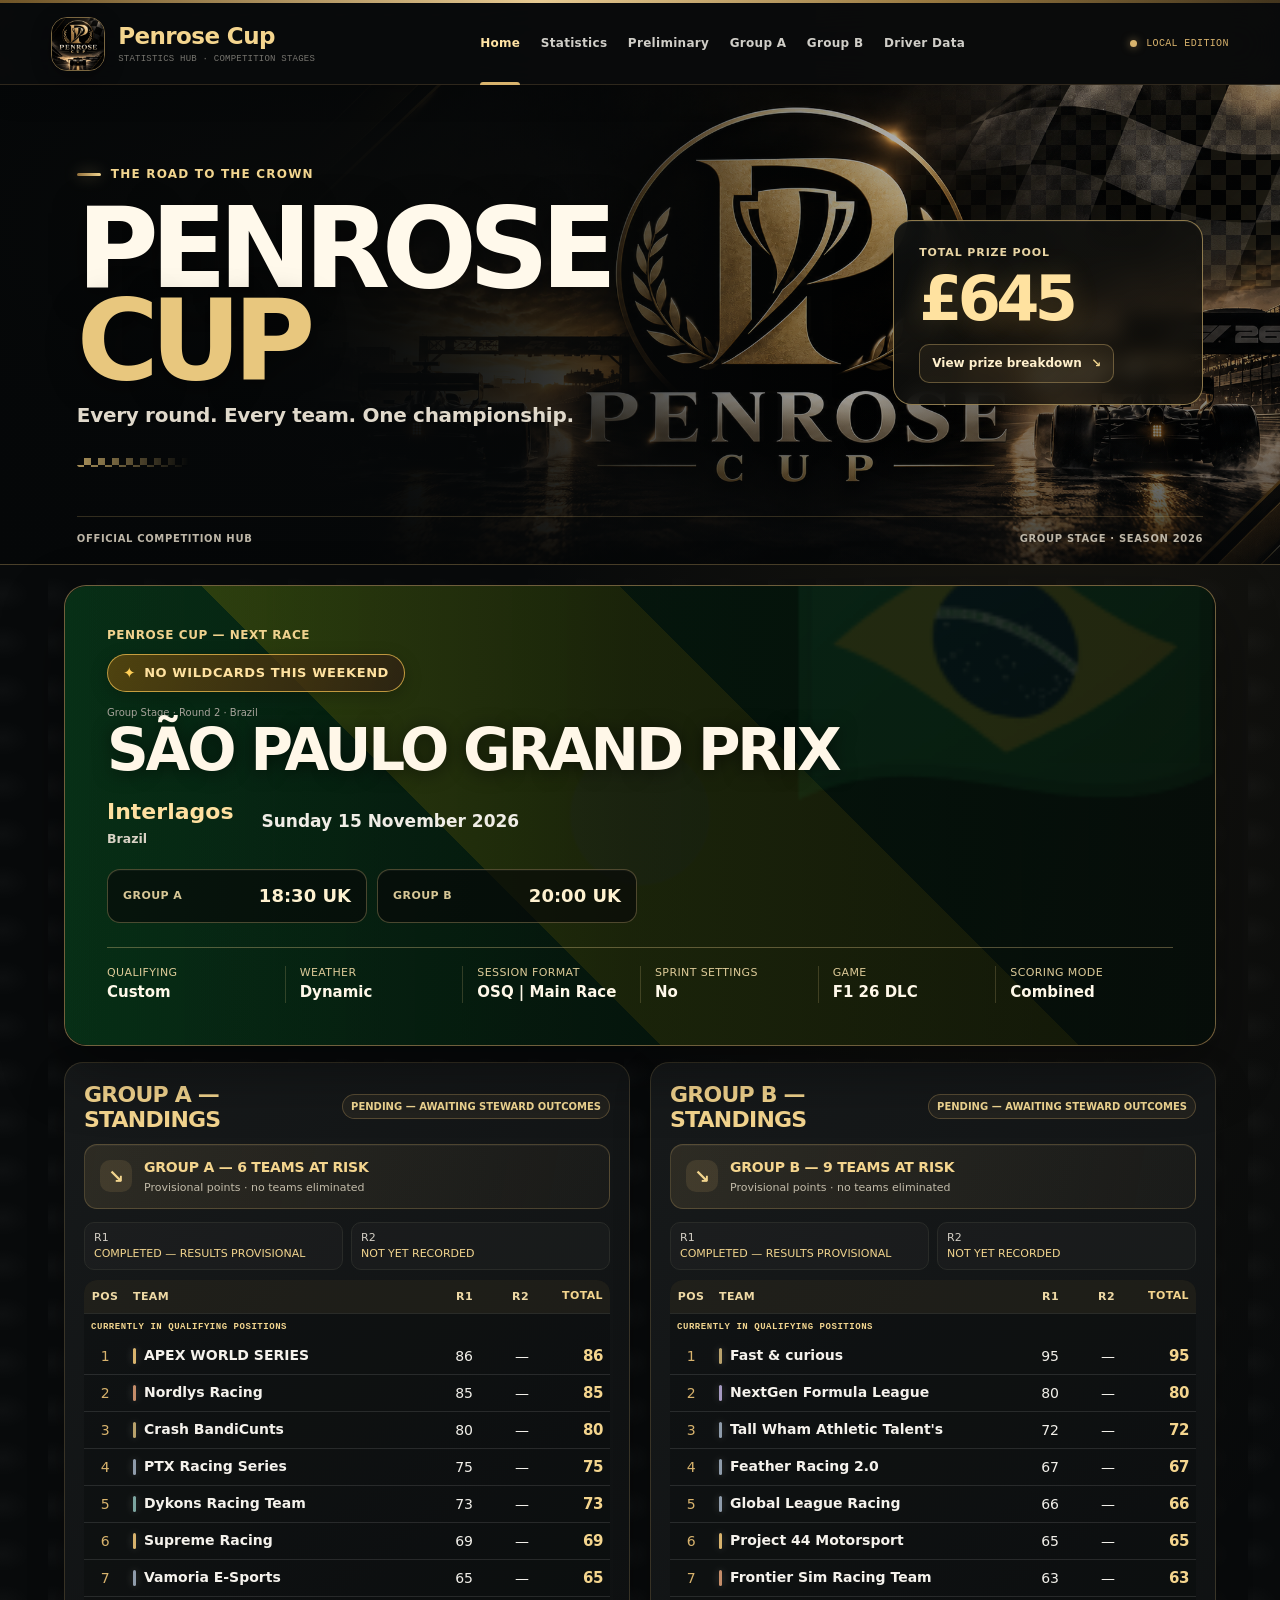
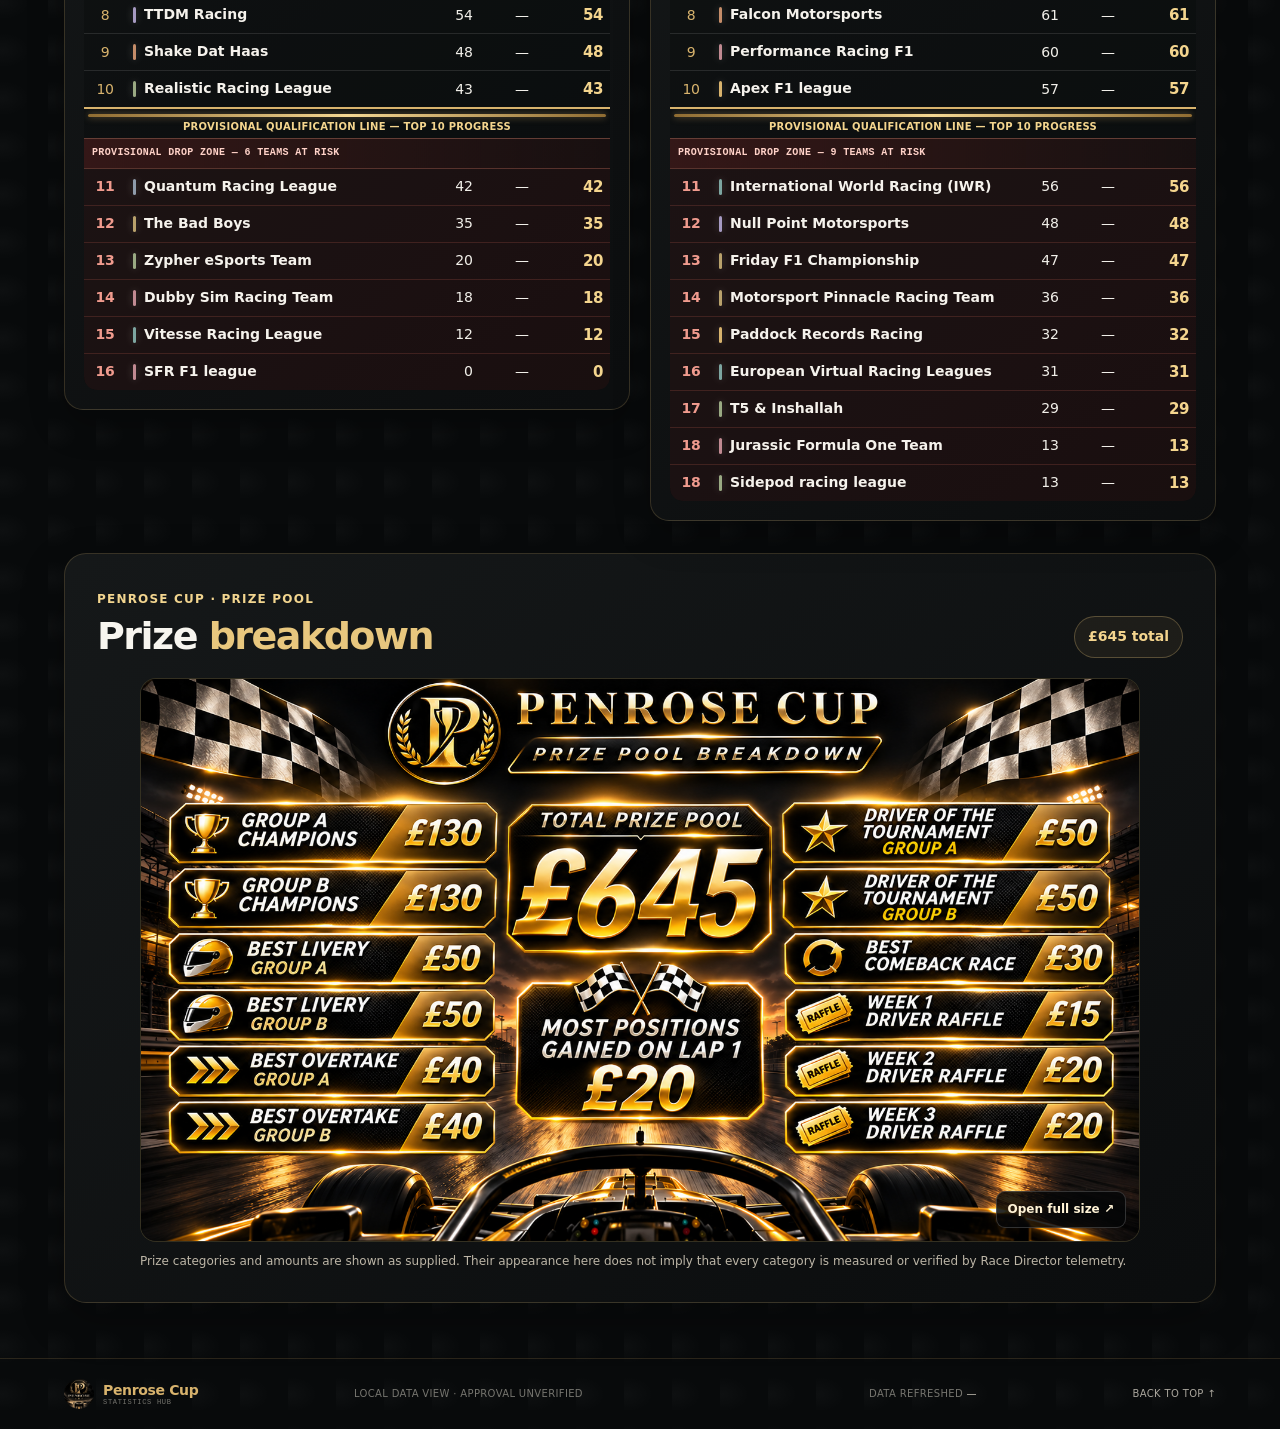
==== public/index.html @ 68e67039 "Publish refreshed Race Director standings" ====
<!doctype html>
<html lang="en">
<head>
  <meta charset="utf-8">
  <meta name="viewport" content="width=device-width, initial-scale=1">
  <meta name="theme-color" content="#080909">
  <meta name="description" content="Penrose Cup competition statistics and lap standings.">
  <title>Penrose Cup · Home</title>
  <link rel="icon" href="assets/penrose-cup.png" type="image/png">
  <link rel="stylesheet" href="styles.css?v=20261110-standings-tooltips-2">
  <script src="site-config.js?v=20261108-prize-home-2" defer></script>
  <script src="dashboard-core.js?v=20261110-qualifying-data-1" defer></script>
  <script src="app.js?v=20261110-standings-tooltips-2" defer></script>
</head>
<body data-page="home" data-scope="overall">
  <div class="topline" aria-hidden="true"></div>
  <header class="site-header">
    <a class="brand" href="index.html" aria-label="Penrose Cup home">
      <img src="assets/penrose-cup.png" alt="Penrose Cup logo">
      <span class="brand-copy"><strong>Penrose Cup</strong><small>STATISTICS HUB · COMPETITION STAGES</small></span>
    </a>
    <nav class="main-nav" aria-label="Competition pages">
      <a href="index.html" data-page-link="home">Home</a>
      <a href="statistics.html" data-scope-link="overall">Statistics</a>
      <a href="preliminary.html" data-scope-link="preliminary">Preliminary</a>
      <a href="group-a.html" data-scope-link="group-a">Group A</a>
      <a href="group-b.html" data-scope-link="group-b">Group B</a>
      <a href="race-details.html" data-page-link="details">Driver Data</a>
    </nav>
    <div class="header-stamp"><span class="live-dot"></span><span>LOCAL EDITION</span></div>
  </header>
  <main id="top" aria-label="Competition statistics"><div id="page-content" aria-live="polite"><p class="empty-state">Loading Penrose Cup statistics…</p></div></main>
  <footer class="site-footer"><div class="footer-brand"><img src="assets/penrose-cup.png" alt=""><span>Penrose Cup <small>Statistics Hub</small></span></div><span>LOCAL DATA VIEW · APPROVAL UNVERIFIED</span><span>Data refreshed <strong id="generated-at">—</strong></span><a href="#top">Back to top ↑</a></footer>
</body>
</html>
---- public/styles.css ----
:root{--bg:#080909;--panel:#101212;--panel-2:#151717;--panel-3:#1c1f1e;--line:#292b28;--line-gold:#5e4a27;--gold:#d3ad68;--gold-bright:#f1d395;--gold-dim:#8b713e;--white:#f5f2ec;--muted:#aaa69d;--subtle:#76756f;--green:#a3c6a8;--red:#e1bb7c;--sans:'Manrope',Arial,sans-serif;--serif:'Playfair Display',Georgia,serif;--mono:'DM Mono',monospace;--radius:4px;}
*{box-sizing:border-box}html{scroll-behavior:smooth;scroll-padding-top:95px}body{margin:0;background:var(--bg);color:var(--white);font-family:var(--sans);font-size:14px;line-height:1.55;background-image:radial-gradient(ellipse at 82% 10%,rgba(159,125,61,.07),transparent 32%),linear-gradient(90deg,rgba(255,255,255,.013) 1px,transparent 1px),linear-gradient(rgba(255,255,255,.013) 1px,transparent 1px);background-size:auto,48px 48px,48px 48px}.topline{height:3px;background:linear-gradient(90deg,#745829,#f2d49a 42%,#9f7e43 73%,#45371f)}a{color:inherit;text-decoration:none}.site-header{height:88px;padding:0 clamp(20px,5vw,76px);display:flex;align-items:center;justify-content:space-between;border-bottom:1px solid rgba(211,173,104,.17);background:rgba(8,9,9,.92);position:sticky;top:0;z-index:10;backdrop-filter:blur(18px)}.brand{display:flex;align-items:center;gap:12px;min-width:260px}.brand img{height:54px;width:54px;object-fit:cover;border-radius:50%;border:1px solid rgba(211,173,104,.5);box-shadow:0 0 18px rgba(211,173,104,.1)}.brand-copy{display:flex;flex-direction:column;line-height:1.16}.brand-copy small{font-family:var(--mono);color:var(--muted);font-size:9px;letter-spacing:.13em;text-transform:uppercase}.brand-copy strong{font-family:var(--serif);font-size:22px;letter-spacing:.02em;color:var(--gold-bright);font-weight:600;margin:0 0 4px}.brand-copy small{font-size:8px;letter-spacing:.12em;color:var(--subtle)}.main-nav{display:flex;gap:34px;align-items:center;height:100%}.main-nav a{height:100%;display:flex;align-items:center;color:var(--muted);font-size:11px;letter-spacing:.09em;text-transform:uppercase;position:relative;transition:color .2s}.main-nav a:hover,.main-nav a.active{color:var(--gold-bright)}.main-nav a.active:after{content:'';position:absolute;bottom:-1px;left:0;right:0;height:2px;background:var(--gold)}.header-stamp{display:flex;align-items:center;gap:9px;font:9px var(--mono);letter-spacing:.14em;color:var(--gold)}.live-dot,.valid-dot{width:7px;height:7px;border-radius:50%;display:inline-block;background:var(--gold);box-shadow:0 0 9px rgba(211,173,104,.62)}main{max-width:1320px;margin:0 auto;padding:0 clamp(20px,5vw,76px)}.hero{min-height:390px;display:flex;align-items:center;position:relative;overflow:hidden;border-bottom:1px solid var(--line);padding:52px clamp(24px,5vw,72px) 56px;background-image:linear-gradient(90deg,rgba(5,6,6,.96) 0%,rgba(5,6,6,.84) 34%,rgba(5,6,6,.48) 68%,rgba(5,6,6,.28) 100%),url("assets/penrose-cup-banner.png");background-size:cover;background-position:center 53%}.hero-copy{position:relative;z-index:2}.eyebrow{font:10px var(--mono);color:var(--gold);text-transform:uppercase;letter-spacing:.19em;margin:0 0 14px;display:flex;align-items:center;gap:10px}.eyebrow-line{width:26px;height:1px;background:var(--gold)}h1,h2,h3,p{margin-top:0}h1{font:clamp(46px,6vw,78px)/.99 var(--serif);font-weight:600;letter-spacing:-.04em;margin:0;color:var(--white)}h1 em,h2 em{color:var(--gold-bright);font-weight:600}.hero-subtitle{max-width:390px;color:#b8b3a8;margin:24px 0 26px;font-size:13px}.hero-link{font:10px var(--mono);text-transform:uppercase;letter-spacing:.15em;color:var(--gold-bright);border-bottom:1px solid var(--gold-dim);padding:0 0 8px}.hero-link span{font-size:17px;padding-left:13px}.section-block{margin:0 0 80px}.section-heading{display:flex;justify-content:space-between;align-items:end;gap:24px;margin-bottom:24px}.section-heading .eyebrow{margin-bottom:7px}h2{font:clamp(28px,3.4vw,40px)/1.12 var(--serif);letter-spacing:-.025em;font-weight:600;margin:0}.section-note{max-width:340px;color:var(--subtle);font-size:10px;text-align:right;margin:0}.filters-panel{border:1px solid var(--line);background:linear-gradient(145deg,rgba(19,21,20,.98),rgba(13,14,14,.98));padding:17px 20px 18px;display:grid;grid-template-columns:180px 1fr auto;align-items:center;gap:21px;margin-bottom:17px}.filters-title{display:flex;gap:10px;align-items:center}.filter-glyph{color:var(--gold);font:25px var(--serif)}.filters-title div{display:grid}.filters-title strong{font-size:11px}.filters-title small{font:9px var(--mono);color:var(--subtle)}.filter-grid{display:grid;grid-template-columns:repeat(5,minmax(105px,1fr));gap:9px}.filter-grid label{display:grid;gap:5px;color:var(--subtle);font:8px var(--mono);letter-spacing:.05em;text-transform:uppercase}.filter-grid select{background:#0d0f0f;color:var(--white);border:1px solid #353632;border-radius:2px;padding:9px 24px 9px 9px;font:10px var(--sans);min-width:0;width:100%;outline:none}.filter-grid select:focus{border-color:var(--gold)}.reset-button{background:transparent;color:var(--gold);border:0;font:9px var(--mono);white-space:nowrap;cursor:pointer}.reset-button span{font-size:15px;padding-left:3px}.stats-grid{display:grid;grid-template-columns:repeat(4,1fr);gap:12px}.stat-card{min-height:143px;border:1px solid var(--line);background:linear-gradient(145deg,#141615,#0e1010);padding:19px 20px;position:relative;overflow:hidden}.stat-index,.stat-label{font:9px var(--mono);letter-spacing:.12em;text-transform:uppercase;color:var(--subtle)}.stat-index{color:var(--gold-dim);margin-right:8px}.stat-label{color:#aaa69c}.stat-card strong{display:block;color:var(--gold-bright);font:43px/1.14 var(--serif);margin:12px 0 6px}.stat-card small{font-size:9px;color:var(--subtle);position:relative;z-index:1}.stat-mark{position:absolute;bottom:-17px;right:10px;color:rgba(211,173,104,.045);font:100px/1 var(--serif);font-style:italic}.leaderboard-section{margin-top:70px}.validity-pill,.coverage-stamp{font:9px var(--mono);text-transform:uppercase;letter-spacing:.11em;color:var(--green);border:1px solid rgba(163,198,168,.25);padding:7px 10px}.valid-dot{background:var(--green);box-shadow:0 0 8px rgba(163,198,168,.4);margin-right:7px}.leaderboard-grid{display:grid;grid-template-columns:1fr 1fr;gap:14px}.leaderboard-card{background:linear-gradient(150deg,#141615,#0d0f0f);border:1px solid var(--line);padding:21px 22px 16px;min-width:0}.card-heading{display:flex;justify-content:space-between;align-items:start}.card-overline{font:8px var(--mono);letter-spacing:.16em;color:var(--gold);text-transform:uppercase}.card-heading h3,.unavailable-card h3,.coverage-subhead h3{font:23px/1.15 var(--serif);font-weight:600;margin:7px 0 0}.card-icon{font:26px var(--serif);color:var(--gold);border:1px solid rgba(211,173,104,.3);width:38px;height:38px;display:grid;place-items:center}.card-description{color:var(--subtle);font-size:10px;margin:10px 0 18px}.table-scroll{overflow-x:auto}table{border-collapse:collapse;width:100%;min-width:510px;text-align:left}th{font:8px var(--mono);color:var(--subtle);letter-spacing:.12em;text-transform:uppercase;padding:10px 7px;border-bottom:1px solid var(--line);white-space:nowrap}td{padding:12px 7px;border-bottom:1px solid rgba(255,255,255,.055);font-size:10px;vertical-align:middle}tbody tr:last-child td{border-bottom:0}td.rank{font:13px var(--serif);color:var(--gold)}td.lap-time{font:13px var(--mono);color:var(--gold-bright);white-space:nowrap}.driver-cell{min-width:130px}.driver-name{display:block;font-size:10px;font-weight:700;color:var(--white);white-space:nowrap}.driver-team{display:block;font-size:8px;color:var(--subtle);white-space:nowrap}.event-cell{min-width:115px;color:#d7d0c2}.event-cell small{display:block;color:var(--subtle);font-size:8px;margin-top:3px}.table-footnote{font:8px var(--mono);color:var(--subtle);margin:13px 0 0}.empty-row{text-align:center;color:var(--subtle);padding:25px}.unavailable-grid{display:grid;grid-template-columns:1fr 1fr;gap:14px;margin-top:14px}.unavailable-card{display:flex;align-items:start;gap:15px;position:relative;border:1px solid var(--line);padding:19px;background:#101212;min-height:143px}.unavailable-symbol{font:30px var(--serif);color:#74633f}.unavailable-card h3{font-size:19px;margin:5px 0 6px}.unavailable-card p{font-size:10px;color:var(--muted);max-width:410px;margin:0}.unavailable-badge{position:absolute;right:14px;top:15px;font:7px var(--mono);letter-spacing:.1em;color:var(--subtle);border:1px solid var(--line);padding:5px 7px}.teams-section{padding-top:5px}.directory-count{font:9px var(--mono);letter-spacing:.1em;color:var(--gold);text-transform:uppercase}.team-grid{display:grid;grid-template-columns:repeat(4,1fr);border-top:1px solid var(--line);border-left:1px solid var(--line)}.team-card{min-height:74px;padding:14px 15px;border-right:1px solid var(--line);border-bottom:1px solid var(--line);background:linear-gradient(145deg,rgba(19,21,20,.84),rgba(12,13,13,.88));display:flex;align-items:center;gap:12px;transition:background .2s}.team-card:hover{background:#1b1d1b}.team-symbol{width:30px;height:30px;display:grid;place-items:center;border:1px solid rgba(211,173,104,.28);color:var(--gold);font:12px var(--serif);flex:0 0 auto}.team-name{font-size:10px;font-weight:700;display:block}.team-meta{font:8px var(--mono);color:var(--subtle);display:block;margin-top:3px}.team-rank{font:8px var(--mono);color:#675632;margin-left:auto}.empty-state{padding:24px;border:1px dashed var(--line);color:var(--subtle);text-align:center;font-size:11px}.coverage-section{border-top:1px solid var(--line);padding-top:42px}.coverage-stamp{color:var(--gold)}.coverage-grid{display:grid;grid-template-columns:1.4fr 1fr 1fr;gap:12px}.coverage-card{border:1px solid var(--line);padding:19px 20px;background:linear-gradient(145deg,#141615,#0e1010);min-height:145px}.coverage-card h3{font:25px/1.2 var(--serif);margin:12px 0 7px;color:var(--white)}.coverage-card p{font-size:9px;color:var(--subtle);margin:0;max-width:350px}.coverage-primary h3{color:var(--gold-bright)}.coverage-rule{margin-top:18px;height:3px;background:#292b28}.coverage-rule span{display:block;width:0;height:100%;background:linear-gradient(90deg,#897042,#ecd093)}.coverage-subhead{display:flex;justify-content:space-between;align-items:end;margin:34px 0 13px}.coverage-subhead h3{font-size:20px}.coverage-subhead p{font-size:9px;color:var(--subtle);margin:0;text-align:right}.coverage-table{min-width:520px}.coverage-table td{font-size:9px}.state-pill{display:inline-block;padding:4px 7px;font:8px var(--mono);letter-spacing:.04em;border:1px solid rgba(163,198,168,.24);color:var(--green);white-space:nowrap}.state-pill.missing{border-color:rgba(225,187,124,.3);color:var(--red)}.updated-line{border-top:1px solid var(--line);padding-top:15px;margin-top:22px;display:flex;gap:25px;flex-wrap:wrap;font:8px var(--mono);color:var(--subtle);text-transform:uppercase;letter-spacing:.06em}.updated-line strong{color:#c8c2b6;font-weight:400;margin-left:5px}.site-footer{border-top:1px solid rgba(211,173,104,.17);padding:20px clamp(20px,5vw,76px);display:flex;align-items:center;gap:25px;color:var(--subtle);font:8px var(--mono);letter-spacing:.1em;text-transform:uppercase}.footer-brand{display:flex;align-items:center;gap:9px;color:var(--gold);font:13px var(--serif);text-transform:none;letter-spacing:.03em}.footer-brand img{width:30px;height:30px;object-fit:cover;border-radius:50%}.footer-brand small{display:block;font:7px var(--mono);color:var(--subtle);text-transform:uppercase;letter-spacing:.1em}.site-footer>span{margin:auto}.site-footer>a{color:var(--muted)}
.state-pill.partial{border-color:rgba(225,187,124,.3);color:var(--red)}.state-pill.complete{border-color:rgba(163,198,168,.38);color:var(--green)}
@media(max-width:1050px){.filters-panel{grid-template-columns:1fr;gap:14px}.filter-grid{grid-template-columns:repeat(3,minmax(120px,1fr))}.reset-button{justify-self:end}.team-grid{grid-template-columns:repeat(3,1fr)}.site-header{padding:0 24px}.main-nav{gap:19px}.brand{min-width:220px}}
@media(max-width:760px){.site-header{height:72px;padding:0 18px}.brand{min-width:0}.brand img{height:42px;width:42px}.brand-copy strong{font-size:18px}.brand-copy small{display:none}.main-nav{display:none}.header-stamp{font-size:7px}.hero{min-height:350px;padding:45px 24px 34px;background-image:linear-gradient(90deg,rgba(5,6,6,.96) 0%,rgba(5,6,6,.88) 58%,rgba(5,6,6,.56) 100%),url("assets/penrose-cup-banner.png");background-position:64% center}.hero-copy{max-width:70%}.hero-subtitle{max-width:310px;font-size:12px}.section-block{margin-bottom:60px}.section-heading{align-items:start;flex-direction:column;gap:12px}.section-note{text-align:left}.filters-panel{padding:15px}.filter-grid{grid-template-columns:repeat(2,minmax(0,1fr))}.filter-grid label:first-child{grid-column:span 2}.stats-grid{grid-template-columns:repeat(2,1fr);gap:8px}.stat-card{padding:15px;min-height:130px}.stat-card strong{font-size:37px}.leaderboard-grid,.unavailable-grid{grid-template-columns:1fr}.leaderboard-card{padding:17px 14px}.team-grid{grid-template-columns:repeat(2,1fr)}.team-card{padding:12px 10px;min-height:67px}.team-symbol{width:27px;height:27px}.team-name{font-size:9px}.coverage-grid{grid-template-columns:1fr}.coverage-card{min-height:122px}.coverage-primary{min-height:145px}.coverage-subhead{align-items:start;flex-direction:column;gap:9px}.coverage-subhead p{text-align:left}.validity-pill,.coverage-stamp{font-size:8px}.site-footer{padding:18px;gap:10px;flex-wrap:wrap}.site-footer>span{margin:0 auto 0 0}.footer-brand{width:100%}}
@media(max-width:430px){main{padding:0 15px}.hero-copy{max-width:86%}.hero{background-position:62% center}.filter-grid{gap:8px}.filter-grid select{font-size:9px}.stat-card small{font-size:8px}.team-grid{grid-template-columns:1fr 1fr}.team-card{gap:8px}.team-name{font-size:8px}.unavailable-badge{font-size:6px;right:9px;top:9px}.unavailable-card{padding:17px 12px}.section-heading h2{font-size:30px}}
@media(prefers-reduced-motion:reduce){html{scroll-behavior:auto}*,*:before,*:after{transition:none!important}}


.table-group-filter{display:flex;align-items:center;gap:9px;margin:0 0 12px;color:var(--subtle);font:8px var(--mono);letter-spacing:.08em;text-transform:uppercase}.table-group-filter select{background:#0d0f0f;color:var(--white);border:1px solid #353632;padding:7px 22px 7px 8px;font:10px var(--sans);min-width:105px}.cumulative-section{margin-top:58px}.cumulative-heading{margin-bottom:22px}.cumulative-card{min-width:0}.cumulative-cohort{margin:14px 0 18px}.cohort-label{font:8px var(--mono);letter-spacing:.08em;text-transform:uppercase;color:var(--gold);margin:0 0 6px}.cumulative-card table{min-width:650px}.cumulative-card td{font-size:9px}.cumulative-card td.lap-time{font-size:12px}.filters-panel .filter-grid{grid-template-columns:repeat(6,minmax(90px,1fr))}
@media(max-width:1000px){.filters-panel{grid-template-columns:150px 1fr auto}.filters-panel .filter-grid{grid-template-columns:repeat(3,minmax(90px,1fr))}}
@media(max-width:760px){.filters-panel{grid-template-columns:minmax(0,1fr);width:100%;min-width:0}.filters-panel .filter-grid{min-width:0;width:100%}.reset-button{justify-self:end}.header-stamp span:last-child{display:none}.header-stamp{gap:0}.filters-panel .filter-grid{grid-template-columns:repeat(2,minmax(0,1fr))}.filters-panel .filter-grid label:first-child{grid-column:span 1}.cumulative-section{margin-top:44px}}

/* Phase 4C: shared stage pages and scoped standings */
.page-hero{min-height:320px}
.page-filters{margin:24px 0}
.stage-filter-grid{grid-template-columns:repeat(4,minmax(0,1fr))}
.stage-summary-grid{margin:24px 0 48px}
.stage-summary-grid{grid-template-columns:repeat(5,minmax(0,1fr))}
@media(max-width:1050px){.stage-summary-grid{grid-template-columns:repeat(3,minmax(0,1fr))}}
@media(max-width:760px){.stage-summary-grid{grid-template-columns:repeat(2,minmax(0,1fr))}}
.stage-summary-grid .stat-card{min-height:124px}
.stage-overview{margin:10px 0 45px}
.leaderboard-card{height:100%}
.leaderboard-card table{min-width:620px}
.cumulative-card table{min-width:760px}
.detail-link{display:inline-block;margin-top:13px;color:var(--gold-bright);font:9px var(--mono);letter-spacing:.08em;text-transform:uppercase;border-bottom:1px solid rgba(211,173,104,.35);padding-bottom:5px}
.detail-link:hover{color:var(--white)}
.cumulative-section-heading{margin:55px 0 22px}
.competition-empty{margin:30px 0 90px;padding:clamp(24px,5vw,54px);background:linear-gradient(145deg,#141615,#0d0f0f);border:1px solid var(--line-gold);text-align:left}
.competition-empty h2{max-width:700px;margin:12px 0;color:var(--gold-bright)}
.competition-empty p{max-width:650px;color:var(--muted);font-size:12px;margin-bottom:21px}
.competition-empty .detail-link{margin-left:18px}
.page-coverage{margin-top:64px}
.page-coverage .coverage-grid{margin-bottom:20px}
.page-coverage .coverage-table{min-width:500px}
.page-coverage .coverage-table td small{display:block;color:var(--subtle);font-size:8px;margin-top:3px}
.page-coverage .coverage-card h3{font-size:21px}
.page-coverage .coverage-primary h3{font-size:25px}
.page-filters .filter-grid label{min-width:0}
.page-filters .filter-grid select{min-width:0}
.site-footer #generated-at{color:#c8c2b6;font-weight:400}
@media(max-width:1000px){.stage-filter-grid{grid-template-columns:repeat(2,minmax(0,1fr))}}
@media(max-width:760px){
  .site-header{height:auto;min-height:72px;flex-wrap:wrap;padding:10px 18px 0;row-gap:4px}
  .brand{min-width:0;flex:1}
  .header-stamp{font-size:0;gap:0}
  .header-stamp span:last-child{display:none}
  .main-nav{display:flex;order:3;width:100%;height:38px;gap:clamp(13px,4vw,23px);overflow-x:auto;scrollbar-width:none}
  .main-nav::-webkit-scrollbar{display:none}
  .main-nav a{height:38px;flex:0 0 auto;font-size:8px;letter-spacing:.06em;white-space:nowrap}
  .stage-filter-grid{grid-template-columns:repeat(2,minmax(0,1fr))}
  .page-hero{min-height:300px}
  .stage-summary-grid{margin:20px 0 35px}
  .competition-empty .detail-link{display:block;margin:18px 0 0}
  .site-footer{align-items:flex-start}
}
@media(max-width:430px){.stage-filter-grid{gap:8px}.competition-empty{padding:22px 17px}}

/* Phase 4D: one fair cumulative leaderboard per lap category and detailed breakdown */
.phase4d-statistics{margin-top:48px}
.main-cumulative-table{min-width:570px}
.main-cumulative-table td.lap-time{font-size:14px}
.main-cumulative-table td.rank{font-size:15px}
.future-stat-card p strong{display:inline-block;color:var(--gold-bright);font:9px var(--mono);letter-spacing:.08em;text-transform:uppercase;margin-bottom:7px}
.future-stat-card{min-height:150px}
.detail-filters .stage-filter-grid{grid-template-columns:repeat(2,minmax(0,1fr))}
.detail-table-card{padding:12px 15px;min-width:0}
.race-breakdown-table{min-width:1160px}
.race-breakdown-table td{font-size:9px;white-space:nowrap}
.race-breakdown-table td.event-cell{white-space:normal;min-width:145px}
.race-breakdown-table td .lap-time{font-size:12px}

.detail-method{max-width:none;text-align:left;margin:0 0 16px}
@media(max-width:760px){
  .phase4d-statistics{margin-top:40px}
  .detail-filters .stage-filter-grid{grid-template-columns:1fr}
  .detail-table-card{padding:10px 8px}
  .competition-empty .detail-link{display:block;margin:18px 0 0}
}
.main-cumulative-table{min-width:0;table-layout:fixed}
.main-cumulative-table th:nth-child(1){width:10%}
.main-cumulative-table th:nth-child(2){width:25%}
.main-cumulative-table th:nth-child(3){width:26%}
.main-cumulative-table th:nth-child(4){width:22%}
.main-cumulative-table th:nth-child(5){width:17%}
.main-cumulative-table:has(th:nth-child(6)) th:nth-child(1){width:8%}
.main-cumulative-table:has(th:nth-child(6)) th:nth-child(2){width:22%}
.main-cumulative-table:has(th:nth-child(6)) th:nth-child(3){width:22%}
.main-cumulative-table:has(th:nth-child(6)) th:nth-child(4){width:14%}
.main-cumulative-table:has(th:nth-child(6)) th:nth-child(5){width:20%}
.main-cumulative-table:has(th:nth-child(6)) th:nth-child(6){width:14%}
.main-cumulative-table td.lap-time,.main-cumulative-table td:last-child{white-space:nowrap}
.leaderboard-card table.main-cumulative-table{min-width:0;width:100%;table-layout:fixed}
.single-stat-panel{grid-template-columns:minmax(0,1fr)}

.race-breakdown-table{min-width:1420px}

/* Group-stage team standings and upcoming event status */
.next-race-card{margin:22px 0 42px;padding:16px 20px;border:1px solid rgba(211,173,104,.28);background:linear-gradient(100deg,rgba(169,132,63,.13),rgba(15,16,16,.86));display:flex;align-items:center;justify-content:space-between;gap:20px}.next-race-card h2{font:25px/1.1 var(--serif);color:var(--gold-bright);margin:4px 0}.next-race-card p{font-size:10px;color:var(--muted);margin:0}.next-race-stamp,.group-stage-status{font:8px var(--mono);letter-spacing:.1em;text-transform:uppercase;color:var(--gold);border:1px solid rgba(211,173,104,.3);padding:7px 9px;white-space:nowrap}.group-stage-section{margin-top:18px}.group-stage-note{max-width:none;text-align:left;margin:0 0 14px}.group-race-statuses{display:flex;flex-wrap:wrap;gap:10px;margin:0 0 14px}.group-race-statuses span{border:1px solid var(--line);padding:8px 10px;font:8px var(--mono);color:var(--muted)}.group-race-statuses strong{color:var(--gold);font-weight:500}.group-standings-card{padding:8px 14px}.group-standings-table{width:100%;min-width:620px}.group-standings-table th,.group-standings-table td{padding:11px 10px}.group-standings-table th:nth-child(3),.group-standings-table th:nth-child(4),.group-standings-table th:nth-child(5),.group-standings-table td:nth-child(n+3){text-align:right;font-variant-numeric:tabular-nums}.group-standings-table th:last-child,.group-standings-table td:last-child{color:var(--gold-bright);font-weight:700}.group-standings-table .driver-cell small{display:block;color:var(--subtle);font:8px var(--mono);margin-top:3px}.group-standings-table tr.eliminated-team td{color:#c69583}.elimination-divider td{padding:8px 10px;border-top:2px solid var(--gold);color:var(--gold-bright);font:8px var(--mono);letter-spacing:.12em;text-align:center!important}.group-stage-alert{padding:10px 12px;border:1px solid rgba(197,133,101,.42);color:#e2b59f;background:rgba(80,36,26,.18);font:9px var(--mono)}
.next-race-card p{display:flex;flex-wrap:wrap;gap:5px 18px}.next-race-card p span{white-space:nowrap}.home-group-standings .group-stage-section{margin-top:30px}
@media(max-width:900px){.site-header{height:auto;min-height:82px;flex-wrap:wrap;padding:10px 20px 0;row-gap:4px}.brand{min-width:0;flex:1}.main-nav{order:3;width:100%;height:38px;gap:clamp(14px,2.7vw,24px);overflow-x:auto;scrollbar-width:none}.main-nav::-webkit-scrollbar{display:none}.main-nav a{height:38px;flex:0 0 auto;font-size:9px;white-space:nowrap}}
.next-race-copy{flex:1;min-width:0}.next-race-primary{display:flex;flex-wrap:wrap;align-items:center;gap:8px 20px;margin-top:10px;color:var(--muted);font-size:11px}.next-race-circuit{color:var(--gold-bright);font-weight:700}.next-race-setup{display:grid;grid-template-columns:repeat(auto-fit,minmax(135px,1fr));gap:10px 16px;margin:18px 0 0;padding-top:14px;border-top:1px solid var(--line)}.next-race-setup>div{min-width:0}.next-race-setup dt{font:8px var(--mono);letter-spacing:.09em;text-transform:uppercase;color:var(--subtle)}.next-race-setup dd{margin:3px 0 0;color:var(--white);font-size:10px;overflow-wrap:anywhere}.next-race-conflict{border-color:rgba(225,187,124,.55);background:linear-gradient(100deg,rgba(112,74,32,.25),rgba(15,16,16,.9))}.next-race-conflict ul{margin:12px 0 0;padding-left:18px;color:var(--muted);font-size:10px}.next-race-conflict li+li{margin-top:5px}.next-race-conflict strong{color:var(--gold-bright)}
@media(max-width:760px){.next-race-card{width:100%}.next-race-primary{gap:7px 14px}.next-race-setup{grid-template-columns:repeat(2,minmax(0,1fr));gap:10px}.next-race-stamp{white-space:normal}}
/* Compact side-by-side Group standings on the competition homepage. */
body[data-page="home"] .next-race-card{margin-bottom:16px}
.home-group-standings-grid{display:grid;grid-template-columns:minmax(0,1fr) minmax(0,1fr);align-items:start;gap:14px;margin:0 0 26px}
.group-stage-section{min-width:0;margin:0;padding:13px;border:1px solid rgba(211,173,104,.22);background:linear-gradient(145deg,rgba(22,23,22,.95),rgba(10,11,11,.98))}
.group-standings-heading{display:flex;justify-content:space-between;align-items:center;gap:8px;margin:0 0 8px}
.group-standings-heading h2{margin:0;color:var(--gold-bright);font:600 15px/1.15 var(--serif);letter-spacing:.035em}
.group-stage-status{flex:0 0 auto;padding:4px 6px;font-size:7px;white-space:normal;text-align:center}
.group-race-statuses{display:flex;gap:6px;margin:0 0 8px}
.group-race-statuses span{min-width:0;flex:1;padding:5px 6px;font-size:7px;line-height:1.25}
.group-race-statuses strong{display:block;margin-top:3px;font-size:7px;line-height:1.2}
.group-stage-alert{margin:0 0 7px;padding:6px 8px;font-size:8px;line-height:1.3}
.group-standings-card{min-width:0;padding:0;border:0;background:transparent;overflow:visible}
.group-standings-table{width:100%;min-width:0;table-layout:fixed;border-collapse:collapse}
.group-standings-table col.position-column{width:34px}
.group-standings-table col.points-column{width:48px}

.group-standings-table col.total-column{width:58px}
.group-standings-table th,.group-standings-table td{padding:5px 5px;font-size:9px;line-height:1.2}
.group-standings-table th{font-size:7px;letter-spacing:.06em}
.group-standings-table td:first-child,.group-standings-table th:first-child{text-align:center}
.group-standings-table th:nth-child(n+3),.group-standings-table td:nth-child(n+3){text-align:right;font-variant-numeric:tabular-nums;white-space:nowrap}
.group-standings-table th:nth-child(5){white-space:normal;line-height:1.15}

.group-standings-table .group-team-name{font-size:10px;line-height:1.2;overflow-wrap:anywhere;white-space:normal}
.group-standings-table th:last-child,.group-standings-table td:last-child{color:var(--gold-bright);font-weight:700}
.group-standings-table tr.standings-zone-heading td{padding:8px 7px 5px;border:0;color:#f1d48e;font:700 9px/1.25 var(--mono);letter-spacing:.06em;text-align:left}
.group-standings-table tr.drop-zone-heading td{padding:8px;background:linear-gradient(90deg,rgba(111,35,33,.4),rgba(75,25,24,.2));border-top:1px solid rgba(225,126,105,.42);border-bottom:1px solid rgba(225,126,105,.3);color:#ffd2c8;font-size:10px;letter-spacing:.035em;text-align:left}
.group-standings-table tr.drop-zone-heading strong{display:block;color:#ffd2c8;font-size:10px;font-weight:900}
.group-standings-table tr.provisional-drop-zone td{background:rgba(130,43,38,.13);border-bottom-color:rgba(208,103,88,.2)}
.group-standings-table tr.provisional-drop-zone td:first-child{color:#f09b8e;font-weight:800}
.group-standings-table tr.drop-zone-divider td{border-top:2px solid var(--gold)!important}
.group-b-standings-card{overflow-x:auto;overscroll-behavior-x:contain}
.group-b-standings-table{min-width:690px}


.group-b-standings-table td.compliance-deduction-points{color:#ef8578;font-weight:800}
.elimination-divider .drop-zone-label{display:block;margin:4px 0 0;color:#e6aaa0;font:700 8px/1.25 var(--mono);letter-spacing:.04em}
.group-standings-table tr.eliminated-team td{color:#c69583}
.elimination-divider td{padding:5px 4px!important;border:0!important;color:var(--gold-bright);font:700 7px/1.2 var(--mono);letter-spacing:.04em;text-align:center!important;white-space:normal!important}
.qualification-rule{display:block;width:100%;height:2px;margin:0 0 4px;background:linear-gradient(90deg,#8f6c32,#f4d792,#8f6c32);box-shadow:0 0 7px rgba(211,173,104,.52)}
.elimination-divider small{display:inline-block;margin-left:3px;color:#d39b87;font:6px var(--mono);letter-spacing:.02em}
@media(max-width:900px){.home-group-standings-grid{grid-template-columns:minmax(0,1fr);gap:11px}.group-stage-section{padding:12px}}
@media(max-width:430px){.group-stage-section{padding:10px}.group-standings-table col.position-column{width:30px}.group-standings-table col.points-column{width:40px}.group-standings-table col.total-column{width:48px}.group-standings-table th,.group-standings-table td{padding:5px 3px}.group-standings-table th:nth-child(5){font-size:6px}.group-standings-table .group-team-name{font-size:9px}}
@media(max-width:760px){.next-race-card{margin:14px 0 34px;padding:14px;align-items:flex-start;flex-direction:column;gap:10px}.group-stage-status{white-space:normal}.group-standings-card{padding:6px 7px}.group-standings-table{min-width:0}}

/* Broadcast scale typography and the Next Race feature panel. */
body{font-size:16px;line-height:1.58;color:#f7f4ee}
main{max-width:1480px}
.site-header{padding-left:clamp(22px,4vw,62px);padding-right:clamp(22px,4vw,62px)}
.main-nav{gap:clamp(15px,1.8vw,26px)}
.main-nav a{font-size:12px;letter-spacing:.055em;color:#cfcbc2}
.header-stamp{font-size:10px}
.section-block{margin-bottom:60px}
.section-heading{margin-bottom:20px}
h2{font-size:clamp(30px,3.1vw,42px)}
.eyebrow,.card-overline{font-size:11px;letter-spacing:.1em;color:#e4c47d}
.section-note{font-size:13px;color:#c3beb3}
.card-description,.table-footnote,.coverage-card p,.unavailable-card p{font-size:12px;color:#c0bbb1}
.filters-title strong{font-size:13px}
.filters-title small,.filter-grid label{font-size:10px;color:#b4afa4}
.filter-grid select{font-size:13px}
.main-nav a:hover,.main-nav a.active{color:#ffe3a4}
.leaderboard-card{padding:24px}
.card-heading h3,.unavailable-card h3{font-size:25px}
th{font-size:10px;color:#d6c99f;letter-spacing:.08em;padding:12px 9px}
td{font-size:13px;padding:12px 9px;color:#f0ede6}
.driver-name{font-size:13px}
.driver-team{font-size:11px}
.team-name{font-size:13px}
.team-meta{font-size:10px}
.directory-count,.coverage-stamp,.validity-pill{font-size:10px}
.stat-index,.stat-label,.unavailable-badge,.state-pill{font-size:10px;letter-spacing:.06em}
.coverage-table td,.race-breakdown-table td{font-size:12px;padding:10px 8px}
.race-breakdown-table th{font-size:10px;padding:12px 8px}
.driver-cell{min-width:150px}

.next-race-hero{position:relative;isolation:isolate;display:block;min-height:0;margin:20px 0 22px;padding:clamp(24px,3.4vw,42px);overflow:hidden;border:1px solid rgba(223,187,112,.52);background:linear-gradient(112deg,#111310,#090b0a 65%,#14100b);box-shadow:0 18px 50px rgba(0,0,0,.32)}
.next-race-hero::before{content:"";position:absolute;z-index:-1;inset:0;opacity:.52;background:linear-gradient(90deg,rgba(6,8,7,.35),rgba(6,8,7,.72) 48%,rgba(6,8,7,.91)),radial-gradient(ellipse at 78% 45%,rgba(211,173,104,.18),transparent 48%)}
.next-race-flag-art{position:absolute;z-index:0;right:-.04em;top:-.34em;color:#fff;font:clamp(210px,28vw,390px)/1 sans-serif;opacity:.12;filter:saturate(.68);pointer-events:none;user-select:none}
.next-race-weekend-notice{display:inline-flex;align-items:center;gap:8px;margin:2px 0 14px;padding:9px 15px;border:1px solid rgba(245,194,83,.72);border-radius:999px;background:linear-gradient(110deg,rgba(132,84,12,.58),rgba(44,35,19,.9));box-shadow:0 5px 18px rgba(0,0,0,.22);color:#ffe2a0;font:900 13px/1.2 var(--sans);letter-spacing:.045em}
.next-race-weekend-notice span{color:#ffcf57;font-size:15px}
.next-race-copy{position:relative;z-index:1;min-width:0}
.race-panel-overline{display:block;margin:0 0 8px;color:#f0d28e;font:700 13px/1.3 var(--mono);letter-spacing:.12em}
.next-race-round{margin:0 0 5px;color:#d2cabb;font:13px/1.4 var(--mono);letter-spacing:.04em}
.next-race-hero h2{margin:0;color:#fff7e8;font:600 clamp(36px,5vw,58px)/1.04 var(--serif);letter-spacing:-.025em;text-shadow:0 2px 18px rgba(0,0,0,.55)}
.next-race-primary{display:flex;flex-wrap:wrap;align-items:center;gap:8px 28px;margin-top:15px;color:#f0ede6;font-size:16px}
.next-race-circuit{color:#ffe0a0;font-size:20px;font-weight:700}
.next-race-date{font-size:16px;font-weight:600}
.next-race-start-times{display:grid;grid-template-columns:repeat(2,minmax(190px,260px));gap:10px;margin-top:22px}
.next-race-start-times>div{display:flex;justify-content:space-between;align-items:center;gap:12px;padding:12px 15px;border:1px solid rgba(231,201,137,.4);background:rgba(7,9,8,.65)}
.next-race-start-times span{color:#d7c796;font:700 11px var(--mono);letter-spacing:.08em}
.next-race-start-times strong{color:#fff2d0;font-size:16px;white-space:normal}
.next-race-start-times .start-time-stack{display:flex;flex-direction:column;align-items:flex-end;min-width:0}
.next-race-start-times .local-start-time{color:#e2d3b4;font:700 .88em/1.35 var(--sans);letter-spacing:0}
.next-race-start-times .local-start-date{margin-top:3px;color:#d1c5aa;font-size:11px;line-height:1.35;text-align:right}
.next-race-setup{grid-template-columns:repeat(6,minmax(0,1fr));gap:0;margin:24px 0 0;padding-top:18px;border-top:1px solid rgba(231,201,137,.34)}
.next-race-setup>div{padding:0 14px;border-left:1px solid rgba(231,201,137,.2)}
.next-race-setup>div:first-child{padding-left:0;border-left:0}
.next-race-setup dt{font-size:10px;color:#ddca98;letter-spacing:.07em}
.next-race-setup dd{font-size:14px;font-weight:600;color:#fff8e9}
.next-race-tba{margin:14px 0 0;color:#d0cbc2;font-size:15px}

.home-group-standings-grid{gap:18px}
.group-stage-section{padding:18px}
.group-standings-heading{margin-bottom:12px}
.group-standings-heading h2{font-size:21px;letter-spacing:.025em}
.group-stage-status{font-size:9px;padding:6px 8px;color:#f3d994}
.group-race-statuses{gap:8px;margin-bottom:10px}
.group-race-statuses span{padding:8px 9px;font-size:9px;color:#d3cec4}
.group-race-statuses strong{font-size:9px;color:#f1d48e}
.group-standings-table th{font-size:10px;padding:10px 7px;background:rgba(211,173,104,.08);color:#eed9a5}
.group-standings-table td{font-size:13px;padding:9px 7px;border-bottom-color:rgba(255,255,255,.11)}
.group-standings-table .group-team-name{font-size:13px;font-weight:600;line-height:1.28;color:#f5f2ec}
.group-standings-table td.lap-time{font-size:14px}
.elimination-divider td{font-size:9px}
.elimination-divider small{font-size:8px}
.group-stage-alert{font-size:11px}

@media(max-width:1100px){.next-race-setup{grid-template-columns:repeat(3,minmax(0,1fr));row-gap:16px}.next-race-setup>div:nth-child(4){padding-left:0;border-left:0}}
@media(max-width:900px){.main-nav{gap:clamp(12px,2.2vw,20px)}.main-nav a{font-size:11px}.home-group-standings-grid{grid-template-columns:minmax(0,1fr)}.group-stage-section{padding:17px}}
@media(max-width:760px){body{font-size:15px}.site-header{padding:10px 16px 0}.next-race-hero{margin:14px 0 17px;padding:22px 18px}.race-panel-overline{font-size:11px}.next-race-hero h2{font-size:clamp(34px,9vw,46px)}.next-race-primary{font-size:14px;gap:8px 15px}.next-race-circuit{font-size:17px}.next-race-date{font-size:14px}.next-race-start-times{grid-template-columns:repeat(2,minmax(0,1fr));gap:8px;margin-top:17px}.next-race-start-times>div{display:block;padding:10px}.next-race-start-times span,.next-race-start-times strong{display:block}.next-race-start-times strong{margin-top:5px;font-size:14px}.next-race-start-times .start-time-stack{align-items:flex-start}.next-race-start-times .local-start-date{text-align:left}.next-race-setup{grid-template-columns:repeat(2,minmax(0,1fr));row-gap:15px;margin-top:19px;padding-top:15px}.next-race-setup>div,.next-race-setup>div:nth-child(4){padding:0 8px;border-left:1px solid rgba(231,201,137,.2)}.next-race-setup>div:nth-child(odd){padding-left:0;border-left:0}.next-race-setup dt{font-size:9px}.next-race-setup dd{font-size:13px}.group-stage-section{padding:14px}.group-standings-heading h2{font-size:19px}.group-standings-table th{font-size:9px}.group-standings-table td{font-size:12px;padding:8px 5px}.group-standings-table .group-team-name{font-size:12px}}
@media(max-width:430px){.next-race-start-times{grid-template-columns:1fr}.next-race-primary{align-items:flex-start;flex-direction:column}.group-stage-status{max-width:48%}.group-standings-table col.position-column{width:30px}.group-standings-table col.points-column{width:40px}.group-standings-table col.total-column{width:48px}.group-standings-table th,.group-standings-table td{padding:7px 3px}}

/* Driver Data: searchable per-race result history with explicit column spacing. */
.driver-data-filters{display:grid;grid-template-columns:minmax(260px,1.35fr) minmax(0,3fr) auto;align-items:end;gap:18px;margin:26px 0 30px;padding:22px;background:linear-gradient(145deg,#151716,#0d0f0f);border:1px solid rgba(211,173,104,.28)}
.driver-search-block>label,.driver-filter-grid>label{display:block;margin-bottom:7px;color:#e4d4ae;font:700 11px/1.3 var(--mono);letter-spacing:.07em;text-transform:uppercase}
.driver-search-row{display:flex;gap:8px}
.driver-search-row input,.driver-filter-grid select{width:100%;min-width:0;min-height:44px;border:1px solid #51452f;border-radius:2px;background:#090b0a;color:#fff8e9;padding:10px 12px;font:14px var(--sans)}
.driver-search-row input::placeholder{color:#928d82}
.driver-search-row input:focus,.driver-filter-grid select:focus{outline:2px solid rgba(226,190,112,.55);outline-offset:1px}
.driver-search-row button,.driver-reset-button{min-height:44px;border:1px solid rgba(211,173,104,.5);background:#201b11;color:#f0d28e;padding:0 14px;font:700 11px var(--mono);letter-spacing:.04em;cursor:pointer}
.driver-filter-grid{display:grid;grid-template-columns:repeat(4,minmax(120px,1fr));gap:10px}
.driver-filter-grid select{font-size:13px}
.driver-reset-button{white-space:nowrap}
.driver-data-section .section-heading{margin:0 0 12px}
.detail-method{max-width:none;margin:0 0 18px;color:#d0cbc0;font-size:13px;line-height:1.55}
.driver-data-card{min-width:0;padding:0;border:1px solid rgba(211,173,104,.26);overflow:hidden}
.driver-data-scroll{width:100%;max-height:none;overflow-x:auto;overflow-y:hidden;overscroll-behavior-x:contain;scrollbar-gutter:stable;scrollbar-width:thin;scrollbar-color:#c79c4f #111413}
.driver-data-table{width:100%;min-width:1840px;border-collapse:separate;border-spacing:0;table-layout:auto}
.driver-data-table th{position:sticky;top:0;z-index:2;background:#171816;color:#f0d99e;font-size:11px;line-height:1.35;padding:14px 12px;white-space:normal;vertical-align:bottom}
.driver-data-table thead th:first-child{left:0;z-index:4}
.driver-data-table td{font-size:13px;line-height:1.45;padding:12px;border-bottom:1px solid rgba(255,255,255,.1);vertical-align:middle}
.driver-data-table tbody tr:nth-child(even){background:rgba(255,255,255,.025)}
.driver-data-table tbody tr:hover{background:rgba(211,173,104,.075)}
.driver-data-table .driver-cell{position:sticky;left:0;z-index:3;min-width:190px;background:#101211}
.driver-data-table tbody tr:nth-child(even) .driver-cell{background:#131514}
.driver-data-table .driver-name{font-size:14px;font-weight:700;overflow-wrap:anywhere}
.driver-data-table .driver-race-cell{min-width:160px;white-space:normal}
.driver-race-cell small{display:block;margin-top:3px;color:#b7b1a5;font-size:11px}
.driver-data-table .numeric-position,.driver-data-table .penalty-value,.driver-data-table td:nth-child(8),.driver-data-table td:nth-child(9),.driver-data-table td:nth-child(10){font-variant-numeric:tabular-nums;white-space:nowrap}
.driver-data-table .positions-gained{font-weight:800;font-size:15px;font-variant-numeric:tabular-nums}
.positions-gained.positive{color:#f0c967}.positions-gained.negative{color:#e3a08d}.positions-gained.neutral{color:#ded8cc}
.driver-data-table .total-penalty{color:#f0d28e;font-weight:700}
.driver-data-table .steward-penalty{color:#f4d58e;font-weight:800}
.driver-data-table th button{display:inline-flex;align-items:center;gap:6px;border:0;background:none;color:inherit;text-align:left;font:inherit;letter-spacing:inherit;text-transform:inherit;padding:0;cursor:pointer}
.driver-data-table th button:hover,.driver-data-table th button.active{color:#fff2c7}
.driver-data-table th button span{color:#d1ad68}
.driver-data-table .empty-row{padding:28px;text-align:center;color:#d3cdc1;white-space:normal}
@media(max-width:1100px){.driver-data-filters{grid-template-columns:1fr;gap:14px}.driver-filter-grid{grid-template-columns:repeat(2,minmax(0,1fr))}.driver-reset-button{justify-self:end}}
@media(max-width:760px){.driver-data-filters{padding:15px;gap:13px}.driver-search-row input{font-size:16px}.driver-filter-grid{gap:9px}.driver-filter-grid>label{font-size:10px}.driver-filter-grid select{min-height:42px;font-size:12px;padding:8px}.driver-data-scroll{max-height:none}.driver-data-table{min-width:1580px}.driver-data-table th{font-size:10px;padding:12px 9px}.driver-data-table td{font-size:12px;padding:11px 9px}.driver-data-table .driver-cell{min-width:170px}.driver-data-table .driver-name{font-size:13px}}

/* All-country flag presentation and consistent team identity accents. */
.next-race-hero.has-country-flag::before{opacity:.9;background:linear-gradient(90deg,rgba(5,7,8,.38),rgba(5,7,8,.68) 49%,rgba(5,7,8,.82)),radial-gradient(ellipse at 78% 45%,rgba(216,179,109,.13),transparent 50%)}
.next-race-hero.flag-mx::before{opacity:1;background-image:linear-gradient(90deg,rgba(5,8,7,.42),rgba(5,8,7,.72) 49%,rgba(5,8,7,.82)),linear-gradient(90deg,rgba(0,104,71,.58) 0 33.33%,rgba(236,236,226,.32) 33.33% 66.66%,rgba(206,17,38,.48) 66.66% 100%);background-size:cover}
.next-race-hero.flag-br::before{opacity:1;background-image:linear-gradient(90deg,rgba(5,8,7,.42),rgba(5,8,7,.72) 49%,rgba(5,8,7,.84)),linear-gradient(45deg,transparent 37%,rgba(255,223,0,.3) 37% 63%,transparent 63%),radial-gradient(circle at 50% 50%,rgba(0,39,118,.28) 0 11%,transparent 11.5%),linear-gradient(90deg,rgba(0,156,59,.42),rgba(0,120,48,.28));background-size:cover}
.next-race-flag-art{right:-.04em;top:-.34em;transform:none;font-size:clamp(210px,28vw,390px);line-height:1;opacity:.12;filter:saturate(.68);text-shadow:none}
.next-race-country{display:block;margin-top:2px;color:#d8d2c4;font-size:.57em;font-weight:650;line-height:1.25}
.team-name-label{display:inline-flex;align-items:center;gap:8px;min-width:0;max-width:100%;vertical-align:middle}
.team-name-accent{display:inline-block;flex:0 0 3px;width:3px;height:1.15em;border-radius:4px;background:#d8b36d;box-shadow:0 0 9px color-mix(in srgb,currentColor 24%,transparent)}
.team-name-text{min-width:0;color:inherit}
.team-accent-0{background:#d8b36d}.team-accent-1{background:#c58d69}.team-accent-2{background:#9aaa83}.team-accent-3{background:#7da6a1}.team-accent-4{background:#a69ac2}.team-accent-5{background:#c18a92}.team-accent-6{background:#b9a26c}.team-accent-7{background:#8f9cab}
.group-standings-table .group-team-name .team-name-label{display:flex;white-space:normal}.group-standings-table .group-team-name .team-name-text{overflow-wrap:anywhere}
.statistics-scope-context{display:flex;flex-wrap:wrap;align-items:center;gap:8px 14px;margin:-8px 0 17px;color:#c9c4b8;font-size:13px}
.statistics-scope-context strong{color:#f1d38f;font-size:14px}.statistics-scope-context span,.leaderboard-circuit-context{color:#d3c39c}
.leaderboard-circuit-context{margin:11px 0 2px;font-size:12px;font-weight:650}
.opening-checker{width:160px;height:16px;margin-top:27px;border-radius:3px;opacity:.68;background:repeating-conic-gradient(#d2b36e 0 25%,rgba(10,11,11,.72) 0 50%) 0 0/16px 16px;mask-image:none}
.home-opening::after{width:240px;height:180px;opacity:.095;background-size:30px 30px;mask-image:linear-gradient(135deg,transparent 0%,#000 62%)}
.driver-data-scroll::-webkit-scrollbar{height:12px;background:#111413}
.driver-data-scroll::-webkit-scrollbar-track{border:1px solid rgba(216,179,109,.16);border-radius:999px;background:#111413}
.driver-data-scroll::-webkit-scrollbar-thumb{border:2px solid #111413;border-radius:999px;background:linear-gradient(90deg,#9a783d,#e2c27b,#b18c4b)}
.driver-data-scroll::-webkit-scrollbar-thumb:hover{background:linear-gradient(90deg,#bd9857,#f1d58f,#c59c50);box-shadow:0 0 8px rgba(226,194,123,.35)}
@media(max-width:760px){.next-race-flag-art{right:-.04em;top:-.2em;font-size:clamp(180px,48vw,300px);opacity:.095}.opening-checker{width:112px;height:16px;margin-top:19px;background-size:16px 16px}.home-opening::after{width:150px;height:120px;background-size:30px 30px;opacity:.07}.driver-data-table{min-width:1720px}.driver-data-scroll{scrollbar-width:thin}}

/* Modern motorsport dashboard finish: contemporary type, softer surfaces and compact labels. */
:root{--sans:Inter,ui-sans-serif,system-ui,-apple-system,BlinkMacSystemFont,"Segoe UI",sans-serif;--serif:Inter,ui-sans-serif,system-ui,-apple-system,BlinkMacSystemFont,"Segoe UI",sans-serif;--mono:ui-monospace,SFMono-Regular,Menlo,Monaco,Consolas,monospace;--radius:15px;--gold:#d8b36d;--gold-bright:#f4d58e;--white:#f7f5ef}
body{font-family:var(--sans);font-size:16px;line-height:1.55;letter-spacing:0;background-color:#080a0b;background-image:radial-gradient(ellipse at 82% 0%,rgba(205,161,79,.095),transparent 38%),radial-gradient(ellipse at 5% 38%,rgba(255,255,255,.025),transparent 42%);color:#f7f5ef}
h1,h2,h3,.brand-copy strong,.coverage-card h3,.card-icon,.team-symbol,.footer-brand,td.rank,td.lap-time{font-family:var(--sans);letter-spacing:-.025em}
h1{font-size:clamp(44px,5.8vw,76px);font-weight:800;line-height:1.02;letter-spacing:-.055em}
h2{font-size:clamp(28px,3vw,40px);font-weight:750;letter-spacing:-.04em}
h3{font-weight:700;letter-spacing:-.025em}
.site-header{height:82px;background:rgba(9,11,12,.9);border-bottom-color:rgba(216,179,109,.18);box-shadow:0 8px 30px rgba(0,0,0,.19)}
.brand{gap:13px}.brand img{border-radius:16px;border-color:rgba(216,179,109,.55);box-shadow:0 5px 20px rgba(0,0,0,.3)}.brand-copy strong{font-size:23px;font-weight:800}.brand-copy small{font-size:9px;letter-spacing:.025em}
.main-nav{gap:clamp(14px,1.6vw,23px)}.main-nav a{font-size:12px;font-weight:650;letter-spacing:.025em;text-transform:none;color:#d0cec8}.main-nav a.active:after{height:3px;border-radius:3px 3px 0 0}
.header-stamp{font-size:10px;letter-spacing:.035em}
main{max-width:1500px}
.hero{border:1px solid rgba(216,179,109,.19);border-radius:0 0 24px 24px;background-position:center 53%}
.page-hero{border-radius:20px;margin-top:20px;min-height:310px;box-shadow:0 20px 60px rgba(0,0,0,.28)}
.eyebrow,.card-overline,.stat-index,.stat-label,.coverage-stamp,.validity-pill,.updated-line,.site-footer{letter-spacing:.045em}
.eyebrow{font-family:var(--sans);font-weight:700;font-size:12px}.hero-subtitle{font-size:16px;line-height:1.6;color:#d3d0c8;max-width:600px}
.section-block{margin-bottom:58px}.section-heading{margin-bottom:21px}.section-note{font-size:13px;line-height:1.5}
.filters-panel,.driver-data-filters{border-radius:18px;border-color:rgba(216,179,109,.2);background:linear-gradient(145deg,rgba(22,25,26,.96),rgba(13,15,16,.97));box-shadow:0 12px 34px rgba(0,0,0,.2)}
.filter-grid label,.driver-search-block>label,.driver-filter-grid>label{font-family:var(--sans);font-weight:700;font-size:11px;letter-spacing:.025em;color:#dfd9cb}
.filter-grid select,.driver-search-row input,.driver-filter-grid select{border-radius:11px;border-color:#3d3b34;background:#0c0f10;font-size:14px}
.reset-button,.driver-search-row button,.driver-reset-button{border-radius:10px;font-family:var(--sans);font-size:12px;font-weight:700;letter-spacing:0;transition:transform .16s ease,background .16s ease,border-color .16s ease}
.reset-button:hover,.driver-search-row button:hover,.driver-reset-button:hover{transform:translateY(-1px);border-color:#e0bd77;background:#282114}
.stats-grid{gap:16px}.stat-card,.leaderboard-card,.unavailable-card,.coverage-card,.team-card,.empty-state,.competition-empty{border-radius:17px;border-color:rgba(255,255,255,.09);background:linear-gradient(145deg,rgba(24,27,28,.96),rgba(13,15,16,.98));box-shadow:0 12px 34px rgba(0,0,0,.2)}
.stat-card{padding:22px;min-height:155px}.stat-card strong{font:800 46px/1.1 var(--sans);letter-spacing:-.06em;color:#f1cf83}.stat-label,.stat-index{font-family:var(--sans);font-size:11px;font-weight:700;letter-spacing:.035em}
.leaderboard-grid,.unavailable-grid{gap:17px}.leaderboard-card{padding:24px}.card-heading h3,.unavailable-card h3,.coverage-subhead h3{font-size:24px;font-weight:750}.card-overline{font-family:var(--sans);font-size:11px;font-weight:700;letter-spacing:.05em;color:#e5c77e}.card-icon{border-radius:12px;border-color:rgba(216,179,109,.25);background:rgba(216,179,109,.06);font-size:24px}
table{border-radius:12px;overflow:hidden}th{font-family:var(--sans);font-size:11px;font-weight:750;letter-spacing:.035em;color:#e1d3b0;padding:13px 10px;background:rgba(255,255,255,.025)}td{font-size:14px;padding:13px 10px;color:#f1efe9}.driver-name,.team-name{font-size:14px;font-weight:700}.driver-team,.team-meta{font-size:12px}.event-cell small,.team-rank{font-family:var(--sans);font-size:11px}
.team-grid{gap:10px;border:0}.team-card{min-height:78px;border:1px solid rgba(255,255,255,.08);padding:15px 17px}.team-card:hover{background:#202323;border-color:rgba(216,179,109,.3);transform:translateY(-1px)}.team-symbol{border-radius:10px;border-color:rgba(216,179,109,.28);background:rgba(216,179,109,.05);font-size:15px}
.coverage-section{border-color:rgba(255,255,255,.1)}.coverage-card{min-height:155px;padding:22px}.coverage-card h3{font-size:25px;font-weight:750}.coverage-card p,.card-description,.table-footnote{font-size:13px;line-height:1.55}.coverage-table,.coverage-table td{font-size:13px}.state-pill{border-radius:999px;font-family:var(--sans);font-size:10px;letter-spacing:0;padding:5px 10px}
.next-race-hero{border-radius:22px;border-color:rgba(231,194,117,.45);box-shadow:0 24px 62px rgba(0,0,0,.4)}.next-race-hero::before{border-radius:inherit}.next-race-hero h2{font-family:var(--sans);font-weight:850;letter-spacing:-.055em}.race-panel-overline{font-family:var(--sans);font-size:12px;letter-spacing:.045em;font-weight:800}.next-race-round{font-family:var(--sans);font-size:14px;letter-spacing:0;color:#e0d9ca}.next-race-primary{font-size:17px}.next-race-circuit{font-size:22px}.next-race-date{font-size:17px}.next-race-start-times>div{border-radius:13px;border-color:rgba(231,201,137,.3);box-shadow:inset 0 1px rgba(255,255,255,.04)}.next-race-start-times span{font-family:var(--sans);font-size:11px;letter-spacing:.04em}.next-race-start-times strong{font-size:18px;font-weight:800}.next-race-setup dt{font-family:var(--sans);font-size:11px;letter-spacing:.035em}.next-race-setup dd{font-size:15px;line-height:1.4}
.home-group-standings-grid{gap:20px}.group-stage-section{border-radius:19px;border-color:rgba(216,179,109,.2);background:linear-gradient(145deg,rgba(23,26,27,.98),rgba(12,14,15,.98));box-shadow:0 15px 36px rgba(0,0,0,.23);padding:19px}.group-standings-heading h2{font-family:var(--sans);font-size:22px;font-weight:800;letter-spacing:-.035em}.group-stage-status{border-radius:999px;font-family:var(--sans);font-weight:700;font-size:10px;letter-spacing:0;background:rgba(216,179,109,.07)}.group-race-statuses span{border-radius:10px;background:rgba(255,255,255,.025);font-family:var(--sans);font-size:11px;letter-spacing:0}.group-race-statuses strong{font-size:11px}.group-standings-card{border-radius:13px;overflow:hidden;background:rgba(5,7,8,.3)}.group-standings-table th{font-family:var(--sans);font-size:11px;letter-spacing:.035em}.group-standings-table td{font-size:14px}.group-standings-table .group-team-name{font-size:14px;font-weight:700}.group-standings-table td.lap-time{font-family:var(--sans);font-size:15px;font-weight:800}.elimination-divider td{font-family:var(--sans);font-size:10px;letter-spacing:.025em}.qualification-rule{height:3px;border-radius:999px}.group-stage-alert{border-radius:12px;font-family:var(--sans);font-size:12px}
.elimination-notice{display:grid;grid-template-columns:34px minmax(0,1fr);align-items:center;gap:2px 10px;margin:0 0 13px;padding:12px 15px;border:1px solid rgba(216,179,109,.25);border-radius:13px;background:linear-gradient(100deg,rgba(216,179,109,.12),rgba(216,179,109,.035));box-shadow:inset 0 1px rgba(255,255,255,.04)}
.elimination-notice-icon{grid-row:span 2;display:grid;place-items:center;width:32px;height:32px;border-radius:10px;color:#f3d58e;background:rgba(216,179,109,.13);font-size:19px;font-weight:800}
.elimination-notice strong{color:#f4d58e;font-size:14px;font-weight:850;letter-spacing:-.015em}
.elimination-notice small{color:#c2bba9;font-size:11px;line-height:1.35}
.driver-data-table th,.driver-data-table td{font-family:var(--sans)}.driver-data-table th{font-size:12px;letter-spacing:0}.driver-data-table td{font-size:14px}.driver-data-table .driver-name{font-size:14px}.driver-data-table th button{font-family:var(--sans);letter-spacing:0}
.detail-link,.hero-link{font-family:var(--sans);font-size:12px;font-weight:750;letter-spacing:.025em}
.site-footer{font-family:var(--sans);font-size:10px;letter-spacing:.035em}.footer-brand{font-size:14px;font-weight:800}
@media(max-width:900px){.home-group-standings-grid{grid-template-columns:minmax(0,1fr)}.group-stage-section{padding:17px}}
@media(max-width:760px){.site-header{min-height:76px;border-radius:0}.main-nav a{font-size:12px;letter-spacing:0}.page-hero{margin-top:12px;min-height:280px;border-radius:16px}.hero{border-radius:0 0 18px 18px}.hero-subtitle{font-size:15px}.group-standings-heading h2{font-size:20px}.group-standings-table td{font-size:13px}.group-standings-table .group-team-name{font-size:13px}.elimination-notice{padding:10px 12px}.elimination-notice strong{font-size:13px}.next-race-hero{border-radius:17px}}

/* Cinematic Penrose Cup opening and configurable prize feature. */
.home-opening{position:relative;isolation:isolate;overflow:hidden;width:100vw;margin-left:calc(50% - 50vw);min-height:480px;padding:0 clamp(24px,6vw,100px);display:flex;flex-direction:column;justify-content:space-between;border-bottom:1px solid rgba(216,179,109,.3);background:radial-gradient(ellipse at 15% 30%,rgba(206,164,83,.15),transparent 38%),linear-gradient(110deg,#080a0b 0%,#0c0d0c 53%,#080a0b 100%)}
.home-opening-art{position:absolute;z-index:-2;inset:0 0 0 auto;width:min(76%,1180px);background-image:url("assets/penrose-cup-banner.png");background-size:cover;background-position:center 53%;opacity:.84;mask-image:linear-gradient(90deg,transparent 0%,rgba(0,0,0,.35) 13%,#000 46%);pointer-events:none}
.home-opening::before{content:"";position:absolute;z-index:-1;inset:0;background:linear-gradient(90deg,rgba(5,7,8,.97) 0%,rgba(5,7,8,.85) 30%,rgba(5,7,8,.16) 73%,rgba(5,7,8,.28) 100%),linear-gradient(0deg,rgba(5,7,8,.72),transparent 34%);pointer-events:none}
.home-opening::after{content:"";position:absolute;z-index:-1;top:0;right:0;width:30%;height:42%;opacity:.13;background:conic-gradient(#e2c783 25%,transparent 0 50%,#e2c783 0 75%,transparent 0);background-size:30px 30px;mask-image:linear-gradient(135deg,transparent 0%,#000 100%);pointer-events:none}
.home-opening-content{width:min(100%,1320px);min-height:410px;margin:auto;display:grid;grid-template-columns:minmax(0,1fr) minmax(220px,310px);align-items:center;gap:32px;padding:55px 0 30px}
.home-opening-copy{max-width:720px}.opening-kicker{display:inline-flex;align-items:center;gap:10px;color:#f2d58f;font-size:12px;font-weight:800;letter-spacing:.1em;text-transform:uppercase}.opening-kicker-mark{width:24px;height:3px;border-radius:3px;background:linear-gradient(90deg,#92703c,#f2d58f);box-shadow:0 0 15px rgba(242,213,143,.45)}
.home-opening-copy h1{margin:20px 0 13px;color:#fff9eb;font-size:clamp(60px,9vw,112px);font-weight:900;line-height:.82;letter-spacing:-.075em;text-shadow:0 7px 32px rgba(0,0,0,.5)}.home-opening-copy h1 span{color:#e8c77e}.home-opening-copy p{margin:0;color:#e0d9cb;font-size:clamp(15px,1.6vw,20px);font-weight:550;letter-spacing:-.015em}
.opening-checker{width:112px;height:9px;margin-top:27px;border-radius:2px;opacity:.8;background:repeating-conic-gradient(#d2b36e 0 25%,rgba(10,11,11,.55) 0 50%) 0 0/14px 14px;mask-image:linear-gradient(90deg,#000,transparent)}
.prize-pool-feature{align-self:center;display:grid;gap:7px;padding:23px 25px 21px;border:1px solid rgba(239,204,126,.56);border-radius:19px;background:linear-gradient(145deg,rgba(13,15,15,.91),rgba(20,17,11,.8));box-shadow:0 20px 55px rgba(0,0,0,.4),inset 0 1px rgba(255,255,255,.06);backdrop-filter:blur(9px)}
.prize-feature-label{color:#e9d5a5;font-size:11px;font-weight:800;letter-spacing:.08em;text-transform:uppercase}.prize-pool-feature strong{color:#ffe2a0;font-size:clamp(44px,5vw,62px);font-weight:900;line-height:1;letter-spacing:-.075em;text-shadow:0 0 28px rgba(225,183,92,.2)}.prize-pool-feature a{width:max-content;max-width:100%;margin-top:7px;padding:9px 12px;border:1px solid rgba(226,193,121,.35);border-radius:10px;color:#fff0cd;font-size:12px;font-weight:750;background:rgba(216,179,109,.08);transition:background .16s ease,border-color .16s ease}.prize-pool-feature a:hover{background:rgba(216,179,109,.17);border-color:#e8c77e}.prize-pool-feature a span{padding-left:5px;color:#f2d58f}
.opening-bottomline{width:min(100%,1320px);margin:0 auto;padding:14px 0 18px;border-top:1px solid rgba(227,194,120,.2);display:flex;justify-content:space-between;gap:15px;color:#bdb6a7;font-size:10px;font-weight:750;letter-spacing:.065em}
.home-opening+.next-race-hero{margin-top:20px}.prize-breakdown-section{margin:32px 0 55px;padding:clamp(18px,3vw,32px);border:1px solid rgba(216,179,109,.2);border-radius:22px;background:linear-gradient(145deg,rgba(22,25,26,.96),rgba(11,13,14,.98));box-shadow:0 17px 44px rgba(0,0,0,.25);scroll-margin-top:105px}
.prize-breakdown-heading{display:flex;align-items:end;justify-content:space-between;gap:20px;margin-bottom:20px}.prize-breakdown-heading h2{margin:5px 0 0;color:#f7f5ef;font-size:clamp(27px,3vw,38px)}.prize-breakdown-heading h2 em{color:#e8c77e;font-style:normal}.prize-breakdown-total{flex:none;padding:9px 13px;border:1px solid rgba(226,193,121,.3);border-radius:999px;background:rgba(216,179,109,.07);color:#f4d58e;font-size:14px;font-weight:800}.prize-breakdown-figure{max-width:1000px;margin:0 auto}.prize-breakdown-image-link{position:relative;display:block;max-width:1000px;margin:auto;overflow:hidden;border:1px solid rgba(226,193,121,.2);border-radius:16px;background:#090b0b}.prize-breakdown-image{display:block;width:100%;height:auto;max-height:80vh;object-fit:contain}.prize-breakdown-image-link>span{position:absolute;right:13px;bottom:13px;padding:8px 11px;border:1px solid rgba(255,255,255,.18);border-radius:9px;background:rgba(5,7,8,.85);color:#fff3d6;font-size:12px;font-weight:750}.prize-breakdown-figure figcaption{margin-top:10px;color:#bdb6a7;font-size:12px;line-height:1.5}.prize-breakdown-pending{display:flex;align-items:center;gap:14px;max-width:860px;margin:auto;padding:22px;border:1px dashed rgba(226,193,121,.27);border-radius:15px;background:rgba(0,0,0,.15)}.prize-pending-icon{display:grid;place-items:center;flex:none;width:44px;height:44px;border-radius:14px;background:rgba(216,179,109,.1);color:#f4d58e;font-size:23px;font-weight:850}.prize-breakdown-pending strong{color:#f1d89f;font-size:15px}.prize-breakdown-pending p{margin:4px 0 0;color:#c7c1b5;font-size:13px;line-height:1.5}
@media(max-width:850px){.home-opening{min-height:430px}.home-opening-content{min-height:365px;grid-template-columns:minmax(0,1fr) 235px;gap:18px}.home-opening-art{width:88%;background-position:56% center}.prize-pool-feature{padding:19px}.home-opening-copy h1{font-size:clamp(57px,10vw,88px)}}
@media(max-width:620px){.home-opening{min-height:0;padding:0 19px}.home-opening-content{min-height:0;grid-template-columns:minmax(0,1fr);gap:22px;padding:52px 0 24px}.home-opening-art{inset:0 0 0 auto;width:100%;opacity:.58;background-position:56% center;mask-image:linear-gradient(90deg,rgba(0,0,0,.58),#000 65%)}.home-opening::before{background:linear-gradient(90deg,rgba(5,7,8,.92),rgba(5,7,8,.47)),linear-gradient(0deg,rgba(5,7,8,.86),transparent 48%)}.home-opening-copy h1{margin-top:18px;font-size:clamp(56px,15vw,84px)}.home-opening-copy p{max-width:330px;font-size:15px}.prize-pool-feature{width:min(100%,330px);padding:16px 18px;gap:5px}.prize-pool-feature strong{font-size:48px}.prize-pool-feature a{padding:8px 10px}.opening-checker{margin-top:19px}.opening-bottomline{font-size:9px;line-height:1.4}.opening-bottomline span:last-child{text-align:right}.prize-breakdown-section{margin:23px 0 38px;padding:17px;border-radius:17px}.prize-breakdown-heading{align-items:flex-start;flex-direction:column;gap:12px}.prize-breakdown-total{padding:7px 11px}.prize-breakdown-pending{align-items:flex-start;padding:16px}.prize-breakdown-pending p{font-size:12px}}

/* Compact public leaderboard cards; reveal methodology only on request. */
.performance-subtitle{margin:8px 0 0;color:#d0cbc0;font-size:16px;line-height:1.5}
.cumulative-card .card-heading h3{max-width:650px;font-size:clamp(20px,2vw,26px);line-height:1.2}
.main-cumulative-table .driver-name{font-size:15px;font-weight:750}.main-cumulative-table tbody td{font-size:14px}.main-cumulative-table tbody td.lap-time{font-size:16px;font-weight:800}
.ranking-info,.coverage-disclosure{border:1px solid rgba(216,179,109,.16);border-radius:12px;background:rgba(0,0,0,.13)}
.ranking-info{margin-top:15px;padding:0 13px}.ranking-info summary,.coverage-disclosure>summary{cursor:pointer;list-style:none;color:#e7cb8d;font-size:13px;font-weight:750}.ranking-info summary::-webkit-details-marker,.coverage-disclosure>summary::-webkit-details-marker{display:none}.ranking-info summary:after{content:"＋";float:right;color:#e7cb8d}.ranking-info[open] summary:after{content:"−"}.ranking-info summary{padding:12px 0}.ranking-info p{margin:0;padding:0 0 13px;color:#c8c2b7;font-size:13px;line-height:1.6}.detail-method-disclosure{margin:0 0 14px}.detail-method-disclosure .detail-method{max-width:none;text-align:left}
.coverage-disclosure{padding:0 17px}.coverage-disclosure>summary{display:flex;align-items:center;justify-content:space-between;gap:14px;padding:15px 0}.coverage-disclosure>summary small{color:#bdb6a7;font-size:12px;font-weight:600}.coverage-disclosure[open]>summary{border-bottom:1px solid rgba(216,179,109,.16)}.coverage-disclosure-content{padding:20px 0 8px}.coverage-disclosure-content .section-heading{margin-bottom:17px}.coverage-disclosure-content .coverage-grid{margin-bottom:16px}
@media(max-width:620px){.performance-subtitle{font-size:14px}.cumulative-card .card-heading h3{font-size:20px}.main-cumulative-table .driver-name{font-size:14px}.main-cumulative-table tbody td{padding:10px 6px;font-size:12px}.main-cumulative-table tbody td.lap-time{font-size:14px}.ranking-info{padding:0 10px}.ranking-info summary,.coverage-disclosure>summary{font-size:12px}.ranking-info p{font-size:12px}.coverage-disclosure>summary small{font-size:10px}.coverage-disclosure{padding:0 12px}}
/* The extra Group B deduction field scrolls inside its own card without widening the page. */
.group-b-standings-card{overflow-x:auto;overflow-y:visible;overscroll-behavior-x:contain}.group-b-standings-table{min-width:0!important}
/* Compact championship columns with the team name taking the remaining width. */
.group-standings-table col.position-column{width:42px}.group-standings-table col.points-column{width:56px}.group-standings-table col.total-column{width:74px}
.group-standings-table th .standings-tooltip-trigger{position:relative;display:inline-flex;align-items:center;justify-content:flex-end;max-width:100%;padding:0;border:0;background:transparent;color:inherit;font:inherit;font-weight:inherit;letter-spacing:inherit;line-height:inherit;white-space:nowrap;cursor:help;text-align:inherit}
.group-standings-table th:first-child .standings-tooltip-trigger{justify-content:center}.group-standings-table th:nth-child(2) .standings-tooltip-trigger{justify-content:flex-start}
.group-standings-table th .standings-tooltip-trigger:focus-visible{outline:2px solid var(--gold-bright);outline-offset:3px;border-radius:3px}
.standings-tooltip-popover{position:fixed;z-index:9999;max-width:min(280px,calc(100vw - 16px));padding:9px 12px;border:1px solid rgba(231,201,137,.72);border-radius:9px;background:linear-gradient(145deg,#191816,#080909);box-shadow:0 10px 28px rgba(0,0,0,.6);color:#fff0c5;font:600 12px/1.35 var(--sans);text-align:left;white-space:normal;pointer-events:none}.standings-tooltip-popover[hidden]{display:none}
@media(max-width:620px){.group-standings-table col.position-column{width:28px}.group-standings-table col.points-column{width:34px}.group-standings-table col.total-column{width:44px}.group-standings-table th,.group-standings-table td{padding:6px 3px}.group-standings-table th{font-size:8px;letter-spacing:0}.group-standings-table td{font-size:11px}.group-standings-table .group-team-name{font-size:11px}.group-standings-table th .standings-tooltip-trigger{font-size:8px}}
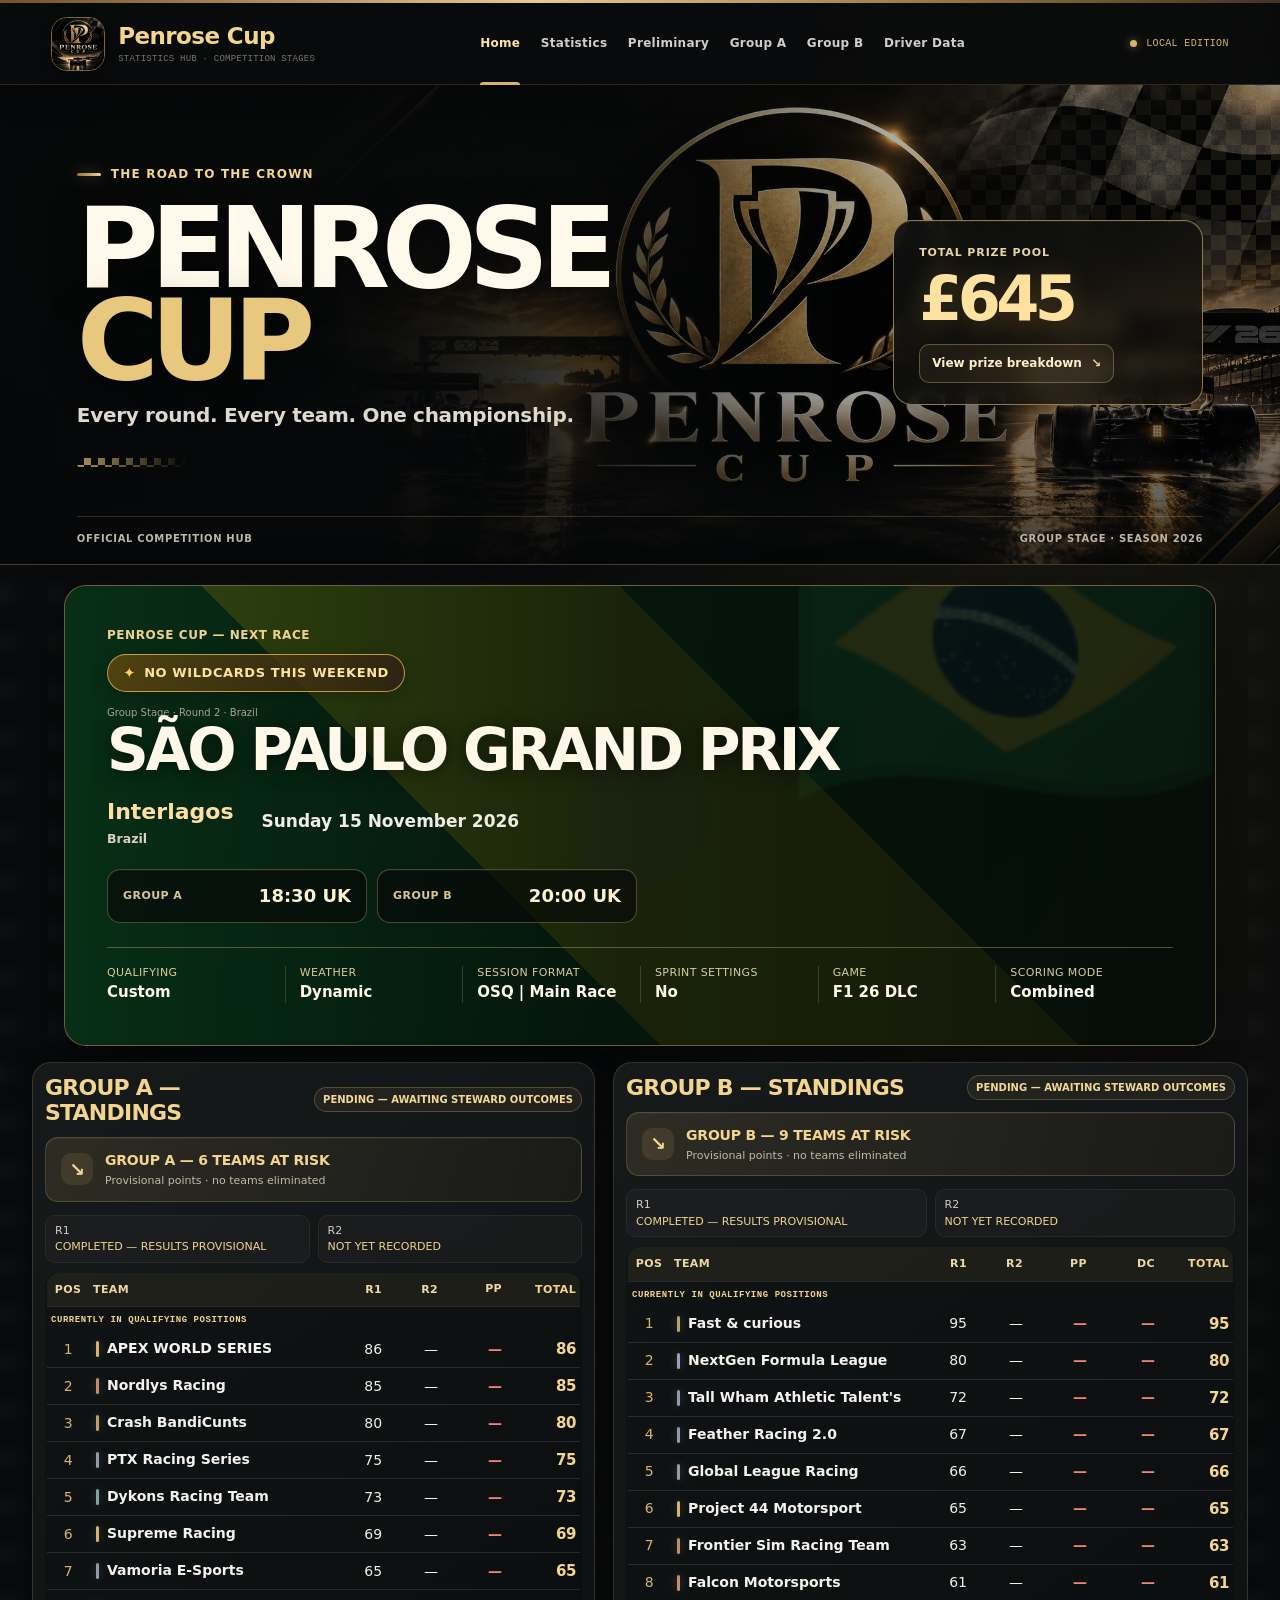
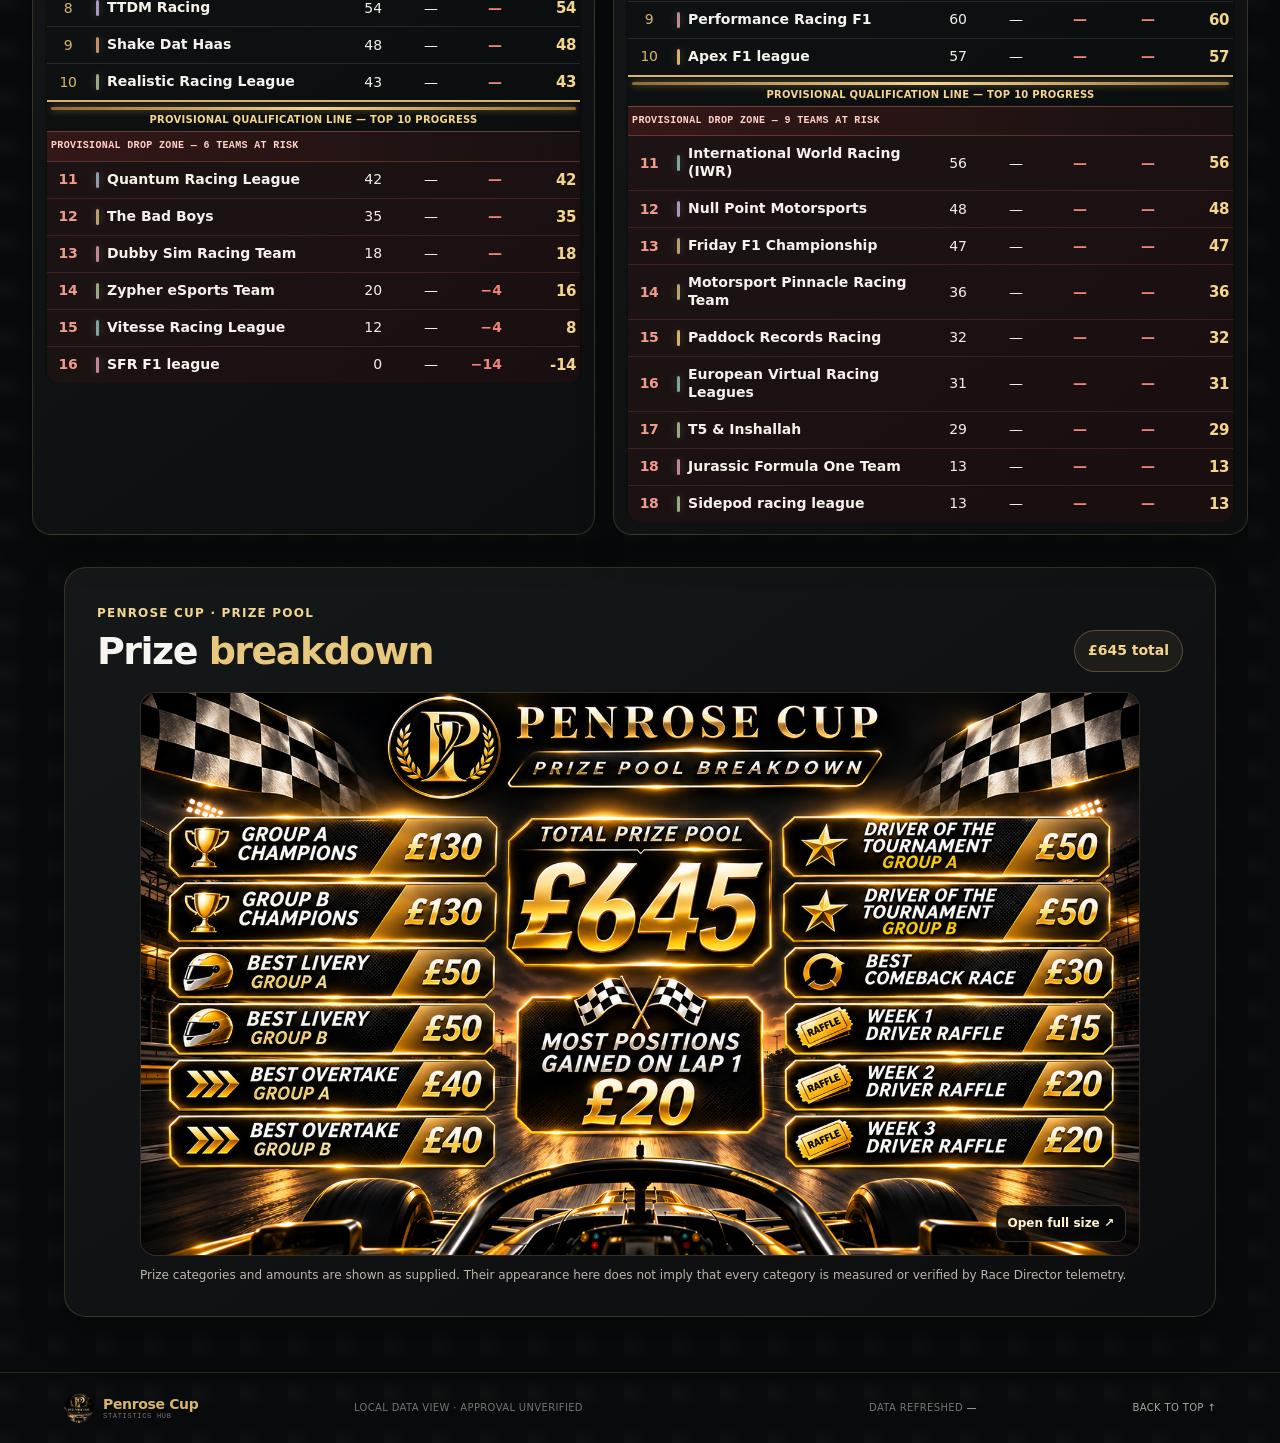
==== commit b973df38: "Update standings layout and DC tooltip" ====
--- a/public/index.html
+++ b/public/index.html
@@ -7,10 +7,10 @@
   <meta name="description" content="Penrose Cup competition statistics and lap standings.">
   <title>Penrose Cup · Home</title>
   <link rel="icon" href="assets/penrose-cup.png" type="image/png">
-  <link rel="stylesheet" href="styles.css?v=20261110-standings-tooltips-2">
+  <link rel="stylesheet" href="styles.css?v=20261111c3d4">
   <script src="site-config.js?v=20261108-prize-home-2" defer></script>
   <script src="dashboard-core.js?v=20261110-qualifying-data-1" defer></script>
-  <script src="app.js?v=20261110-standings-tooltips-2" defer></script>
+  <script src="app.js?v=20261111-dc-tooltip-layout-1" defer></script>
 </head>
 <body data-page="home" data-scope="overall">
   <div class="topline" aria-hidden="true"></div>
--- a/public/styles.css
+++ b/public/styles.css
@@ -354,8 +354,59 @@
 .group-b-standings-card{overflow-x:auto;overflow-y:visible;overscroll-behavior-x:contain}.group-b-standings-table{min-width:0!important}
 /* Compact championship columns with the team name taking the remaining width. */
 .group-standings-table col.position-column{width:42px}.group-standings-table col.points-column{width:56px}.group-standings-table col.total-column{width:74px}
+.group-standings-card{min-width:0;overflow-x:auto;overflow-y:visible;overscroll-behavior-x:contain}
+.group-standings-table{min-width:610px;table-layout:fixed}
+.group-standings-table col.deduction-column{width:64px}
+.group-standings-table col.compliance-column{width:68px}
+.group-standings-table td.pp-deduction-points,.group-standings-table td.compliance-deduction-points{color:#ef8578;font-weight:800;text-align:right;font-variant-numeric:tabular-nums}
+.group-standings-table th:nth-child(5),.group-standings-table th:nth-child(6){white-space:nowrap}
+.group-b-standings-table{min-width:700px!important}
 .group-standings-table th .standings-tooltip-trigger{position:relative;display:inline-flex;align-items:center;justify-content:flex-end;max-width:100%;padding:0;border:0;background:transparent;color:inherit;font:inherit;font-weight:inherit;letter-spacing:inherit;line-height:inherit;white-space:nowrap;cursor:help;text-align:inherit}
 .group-standings-table th:first-child .standings-tooltip-trigger{justify-content:center}.group-standings-table th:nth-child(2) .standings-tooltip-trigger{justify-content:flex-start}
 .group-standings-table th .standings-tooltip-trigger:focus-visible{outline:2px solid var(--gold-bright);outline-offset:3px;border-radius:3px}
 .standings-tooltip-popover{position:fixed;z-index:9999;max-width:min(280px,calc(100vw - 16px));padding:9px 12px;border:1px solid rgba(231,201,137,.72);border-radius:9px;background:linear-gradient(145deg,#191816,#080909);box-shadow:0 10px 28px rgba(0,0,0,.6);color:#fff0c5;font:600 12px/1.35 var(--sans);text-align:left;white-space:normal;pointer-events:none}.standings-tooltip-popover[hidden]{display:none}
 @media(max-width:620px){.group-standings-table col.position-column{width:28px}.group-standings-table col.points-column{width:34px}.group-standings-table col.total-column{width:44px}.group-standings-table th,.group-standings-table td{padding:6px 3px}.group-standings-table th{font-size:8px;letter-spacing:0}.group-standings-table td{font-size:11px}.group-standings-table .group-team-name{font-size:11px}.group-standings-table th .standings-tooltip-trigger{font-size:8px}}
+@media(max-width:620px){.group-standings-table{min-width:610px}.group-b-standings-table{min-width:700px!important}.group-standings-table col.deduction-column{width:56px}.group-standings-table col.compliance-column{width:60px}}
+
+/* Give the homepage's wider Group B table room without changing other sections. */
+body[data-page="home"] .home-group-standings-grid{
+  position:relative;
+  left:50%;
+  transform:translateX(-50%);
+  width:min(calc(100vw - 64px),1640px);
+  grid-template-columns:minmax(0,47fr) minmax(0,53fr);
+  align-items:stretch;
+  gap:18px;
+}
+body[data-page="home"] .home-group-standings-grid>.group-stage-section{min-width:0;height:100%;padding:12px}
+body[data-page="home"] .home-group-standings-grid .group-standings-card{min-width:0;padding:0 2px;overflow-x:auto}
+body[data-page="home"] .home-group-standings-grid .group-standings-table{width:100%;min-width:0!important;table-layout:fixed}
+body[data-page="home"] .home-group-standings-grid .group-standings-table th,
+body[data-page="home"] .home-group-standings-grid .group-standings-table td{padding-right:4px;padding-left:4px}
+body[data-page="home"] .home-group-standings-grid .group-standings-table td.group-team-name{padding-left:7px}
+@media(max-width:1100px){
+  body[data-page="home"] .home-group-standings-grid{position:static;left:auto;transform:none;width:100%;grid-template-columns:minmax(0,1fr);gap:12px}
+}
+@media(max-width:620px){
+  body[data-page="home"] .home-group-standings-grid{gap:11px}
+  body[data-page="home"] .home-group-standings-grid .group-standings-table{min-width:610px!important}
+  body[data-page="home"] .home-group-standings-grid .group-b-standings-table{min-width:700px!important}
+}
+
+/* The DC rule is long, so keep its popover readable and within the viewport. */
+.standings-tooltip-popover{
+  max-width:min(430px,calc(100vw - 24px));
+  max-height:min(68vh,560px);
+  overflow:auto;
+  overscroll-behavior:contain;
+  padding:15px 17px;
+  border-radius:13px;
+  font-size:13px;
+  line-height:1.5;
+  white-space:normal;
+  pointer-events:auto;
+  scrollbar-color:#9e7a3e #111413;
+}
+.standings-tooltip-title{display:block;margin:0 0 9px;color:#f4d58e;font-size:14px;font-weight:850;line-height:1.3}
+.standings-tooltip-copy{display:block;color:#fff0c5;white-space:pre-line}
+@media(max-width:620px){.standings-tooltip-popover{max-width:calc(100vw - 24px);max-height:68vh;padding:13px 14px;font-size:12px;line-height:1.48}.standings-tooltip-title{font-size:13px}}
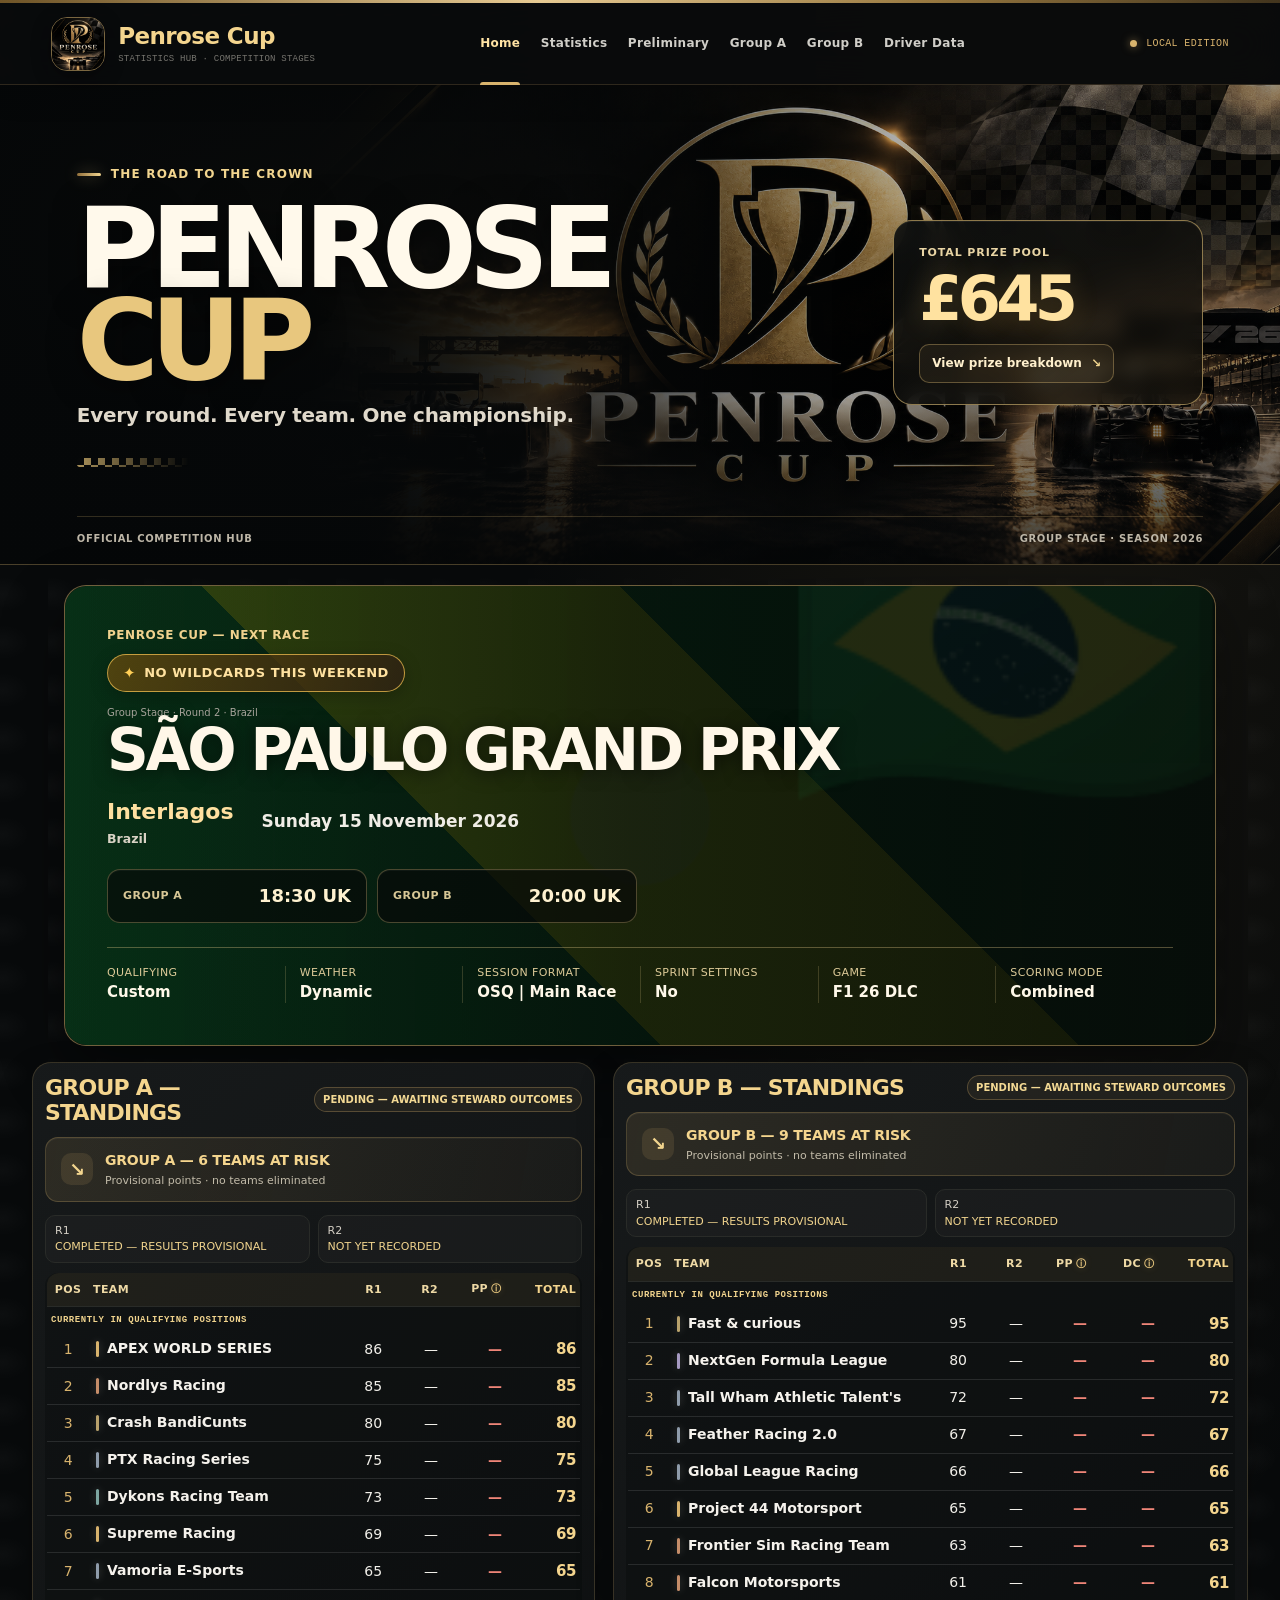
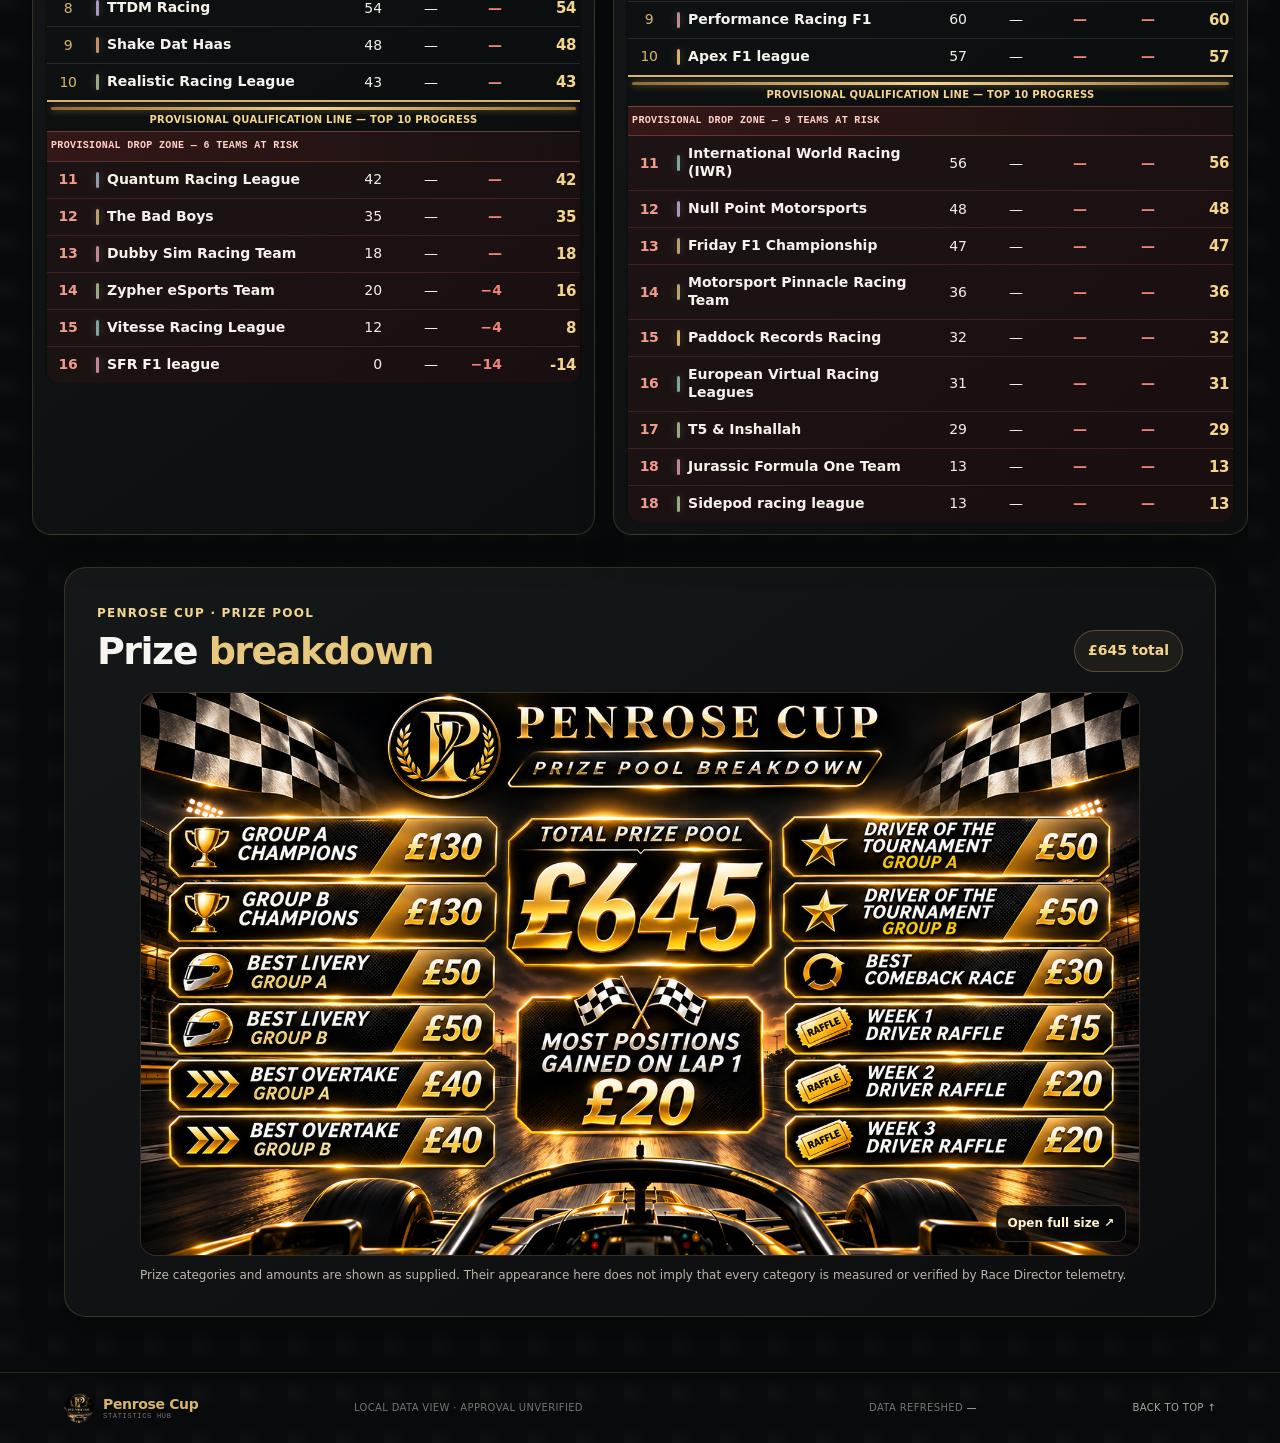
==== commit 23866610: "Publish PP and DC tooltip icons" ====
--- a/public/index.html
+++ b/public/index.html
@@ -7,10 +7,10 @@
   <meta name="description" content="Penrose Cup competition statistics and lap standings.">
   <title>Penrose Cup · Home</title>
   <link rel="icon" href="assets/penrose-cup.png" type="image/png">
-  <link rel="stylesheet" href="styles.css?v=20261111c3d4">
+  <link rel="stylesheet" href="styles.css?v=20261111d4e5">
   <script src="site-config.js?v=20261108-prize-home-2" defer></script>
   <script src="dashboard-core.js?v=20261110-qualifying-data-1" defer></script>
-  <script src="app.js?v=20261111-dc-tooltip-layout-1" defer></script>
+  <script src="app.js?v=20261111-standings-info-1" defer></script>
 </head>
 <body data-page="home" data-scope="overall">
   <div class="topline" aria-hidden="true"></div>
--- a/public/styles.css
+++ b/public/styles.css
@@ -410,3 +410,6 @@
 .standings-tooltip-title{display:block;margin:0 0 9px;color:#f4d58e;font-size:14px;font-weight:850;line-height:1.3}
 .standings-tooltip-copy{display:block;color:#fff0c5;white-space:pre-line}
 @media(max-width:620px){.standings-tooltip-popover{max-width:calc(100vw - 24px);max-height:68vh;padding:13px 14px;font-size:12px;line-height:1.48}.standings-tooltip-title{font-size:13px}}
+.group-standings-table th .standings-tooltip-trigger.has-info-icon{gap:3px}
+.standings-tooltip-icon{display:inline-grid;place-items:center;flex:0 0 11px;width:11px;height:11px;color:#e8c77e;font:800 10px/1 var(--sans);text-shadow:0 0 7px rgba(232,199,126,.28)}
+@media(max-width:620px){.standings-tooltip-icon{flex-basis:10px;width:10px;height:10px;font-size:9px}}
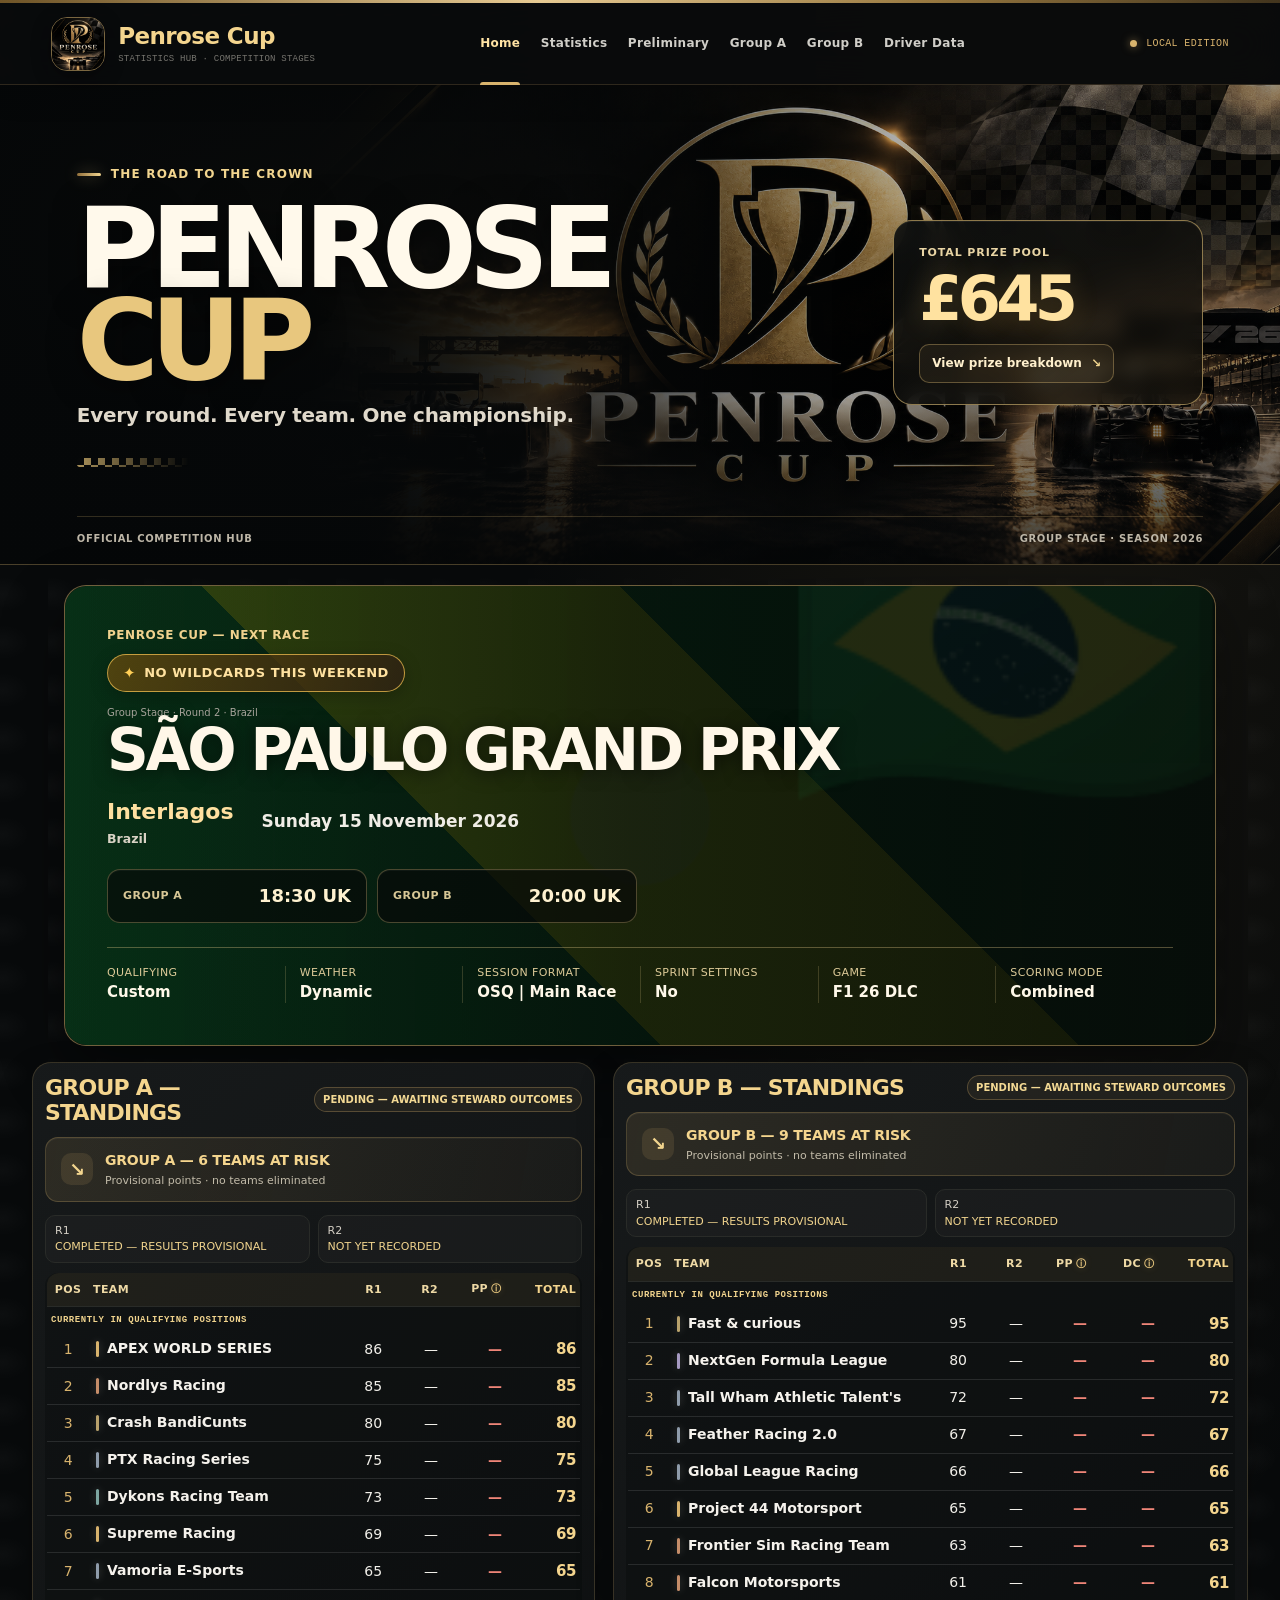
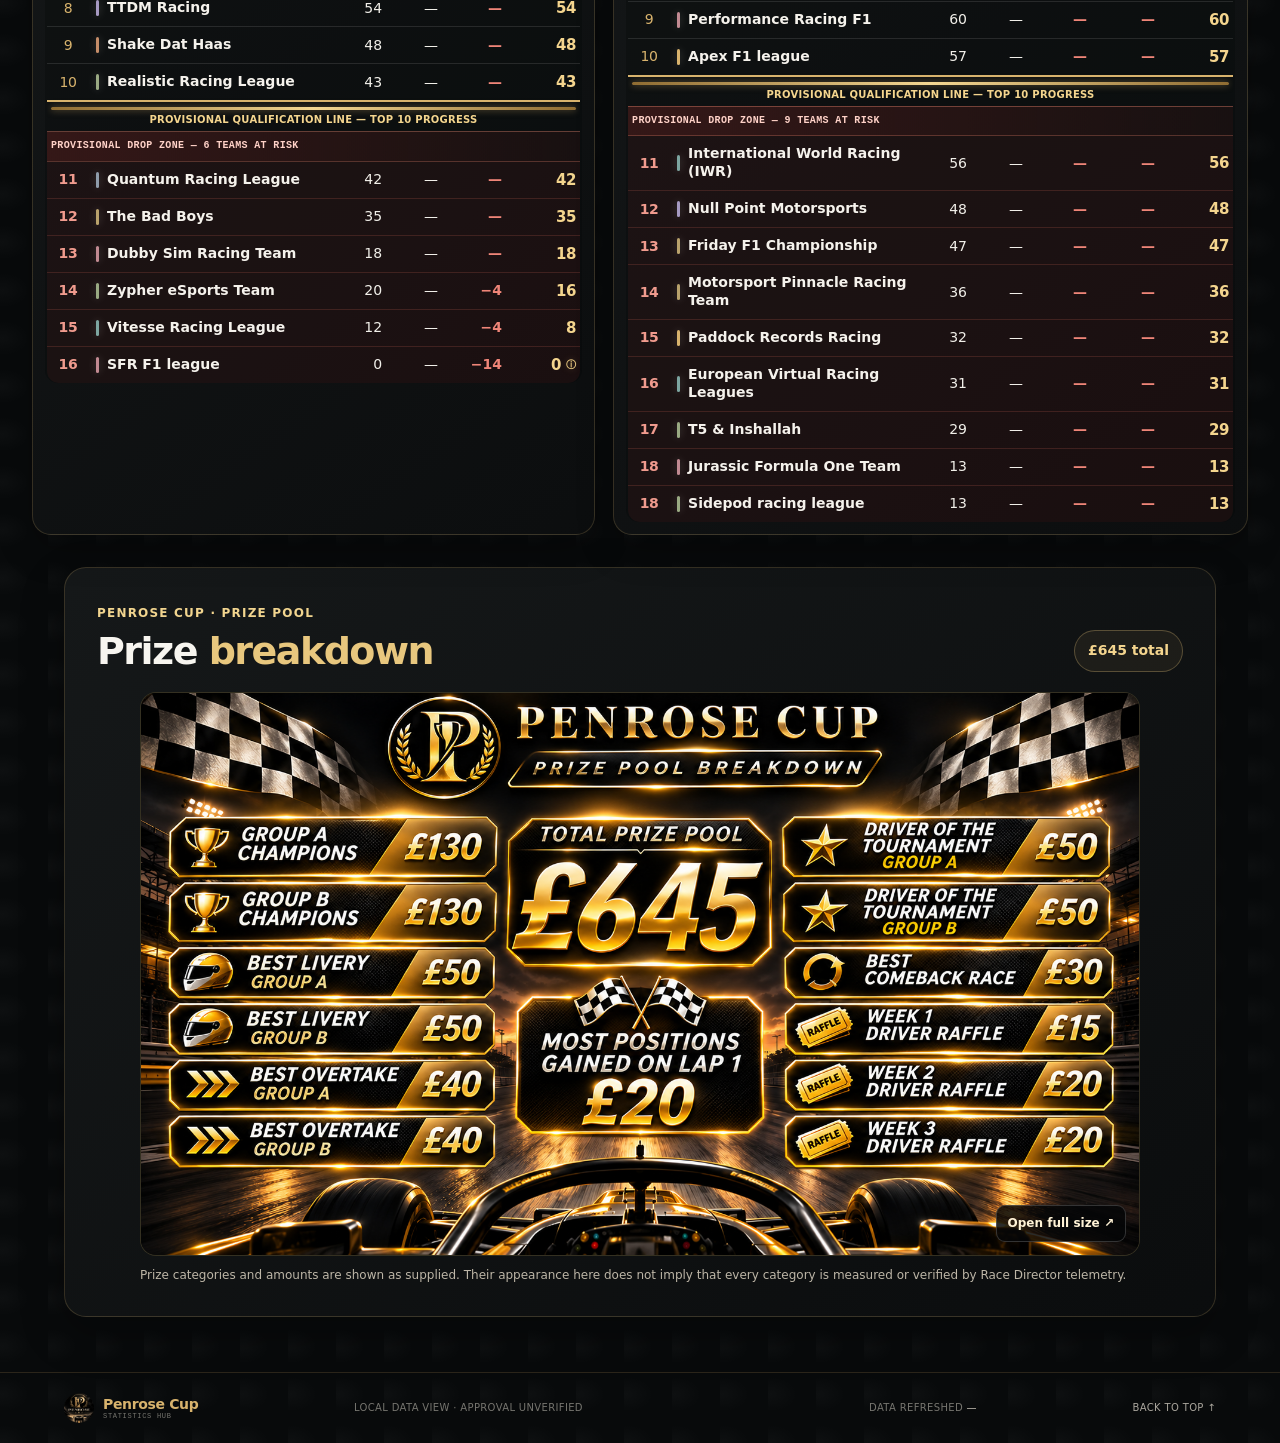
==== commit e4d7d9e9: "Expand PP penalty conversion tooltip" ====
--- a/public/index.html
+++ b/public/index.html
@@ -7,10 +7,10 @@
   <meta name="description" content="Penrose Cup competition statistics and lap standings.">
   <title>Penrose Cup · Home</title>
   <link rel="icon" href="assets/penrose-cup.png" type="image/png">
-  <link rel="stylesheet" href="styles.css?v=20261111d4e5">
+  <link rel="stylesheet" href="styles.css?v=20261111f6a7">
   <script src="site-config.js?v=20261108-prize-home-2" defer></script>
   <script src="dashboard-core.js?v=20261110-qualifying-data-1" defer></script>
-  <script src="app.js?v=20261111-standings-info-1" defer></script>
+  <script src="app.js?v=20261111-pp-conversion-1" defer></script>
 </head>
 <body data-page="home" data-scope="overall">
   <div class="topline" aria-hidden="true"></div>
--- a/public/styles.css
+++ b/public/styles.css
@@ -413,3 +413,15 @@
 .group-standings-table th .standings-tooltip-trigger.has-info-icon{gap:3px}
 .standings-tooltip-icon{display:inline-grid;place-items:center;flex:0 0 11px;width:11px;height:11px;color:#e8c77e;font:800 10px/1 var(--sans);text-shadow:0 0 7px rgba(232,199,126,.28)}
 @media(max-width:620px){.standings-tooltip-icon{flex-basis:10px;width:10px;height:10px;font-size:9px}}
+.group-standings-table td .total-minimum-rule-trigger{display:inline-flex;align-items:center;justify-content:center;margin-left:4px;padding:0;border:0;background:transparent;color:inherit;vertical-align:middle;line-height:1;cursor:help}
+.group-standings-table td .total-minimum-rule-trigger:focus-visible{outline:2px solid var(--gold-bright);outline-offset:3px;border-radius:3px}
+.standings-tooltip-popover.has-penalty-conversion{max-width:min(540px,calc(100vw - 24px));padding:16px 18px}
+.penalty-conversion-intro{margin:0;color:#fff0c5}
+.penalty-conversion-table{width:100%;margin:11px 0 12px;border-collapse:collapse;color:#fff0c5;font:600 12px/1.4 var(--sans);text-align:left}
+.penalty-conversion-table thead th{padding:8px 9px;border-bottom:1px solid rgba(232,199,126,.55);color:#f2cf83;font-size:11px;font-weight:850}
+.penalty-conversion-table tbody th,.penalty-conversion-table tbody td{padding:7px 9px;border-bottom:1px solid rgba(231,201,137,.18)}
+.penalty-conversion-table tbody th{color:#fff4d7;font-weight:700}
+.penalty-conversion-table tbody td{text-align:right;color:#f1d08c;font-weight:800;white-space:nowrap}
+.penalty-conversion-details{display:grid;gap:6px;margin:0;padding-left:18px;color:#fff0c5;font:600 12px/1.45 var(--sans)}
+.penalty-conversion-details li::marker{color:#e8c77e}
+@media(max-width:620px){.standings-tooltip-popover.has-penalty-conversion{padding:13px 13px}.penalty-conversion-table{font-size:11px}.penalty-conversion-table thead th{padding:7px 5px;font-size:10px}.penalty-conversion-table tbody th,.penalty-conversion-table tbody td{padding:6px 5px}.penalty-conversion-details{font-size:11px}}
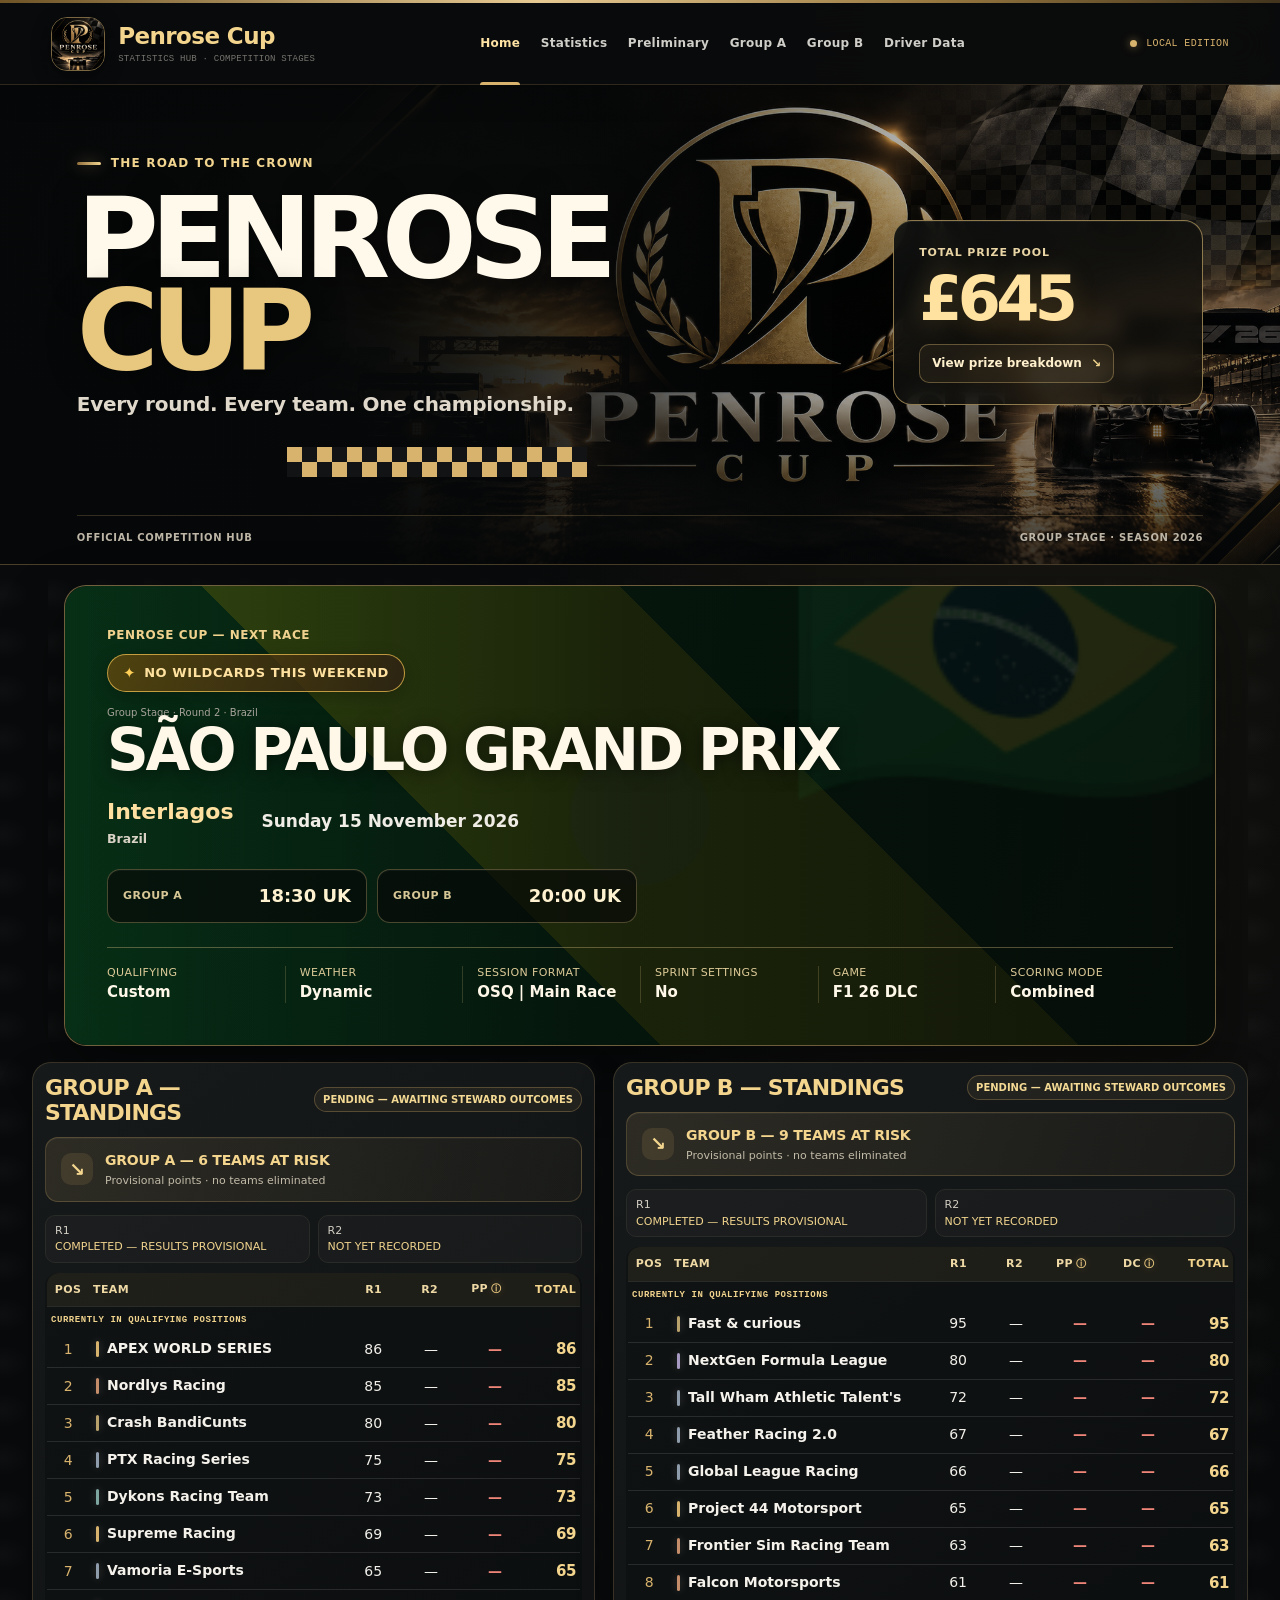
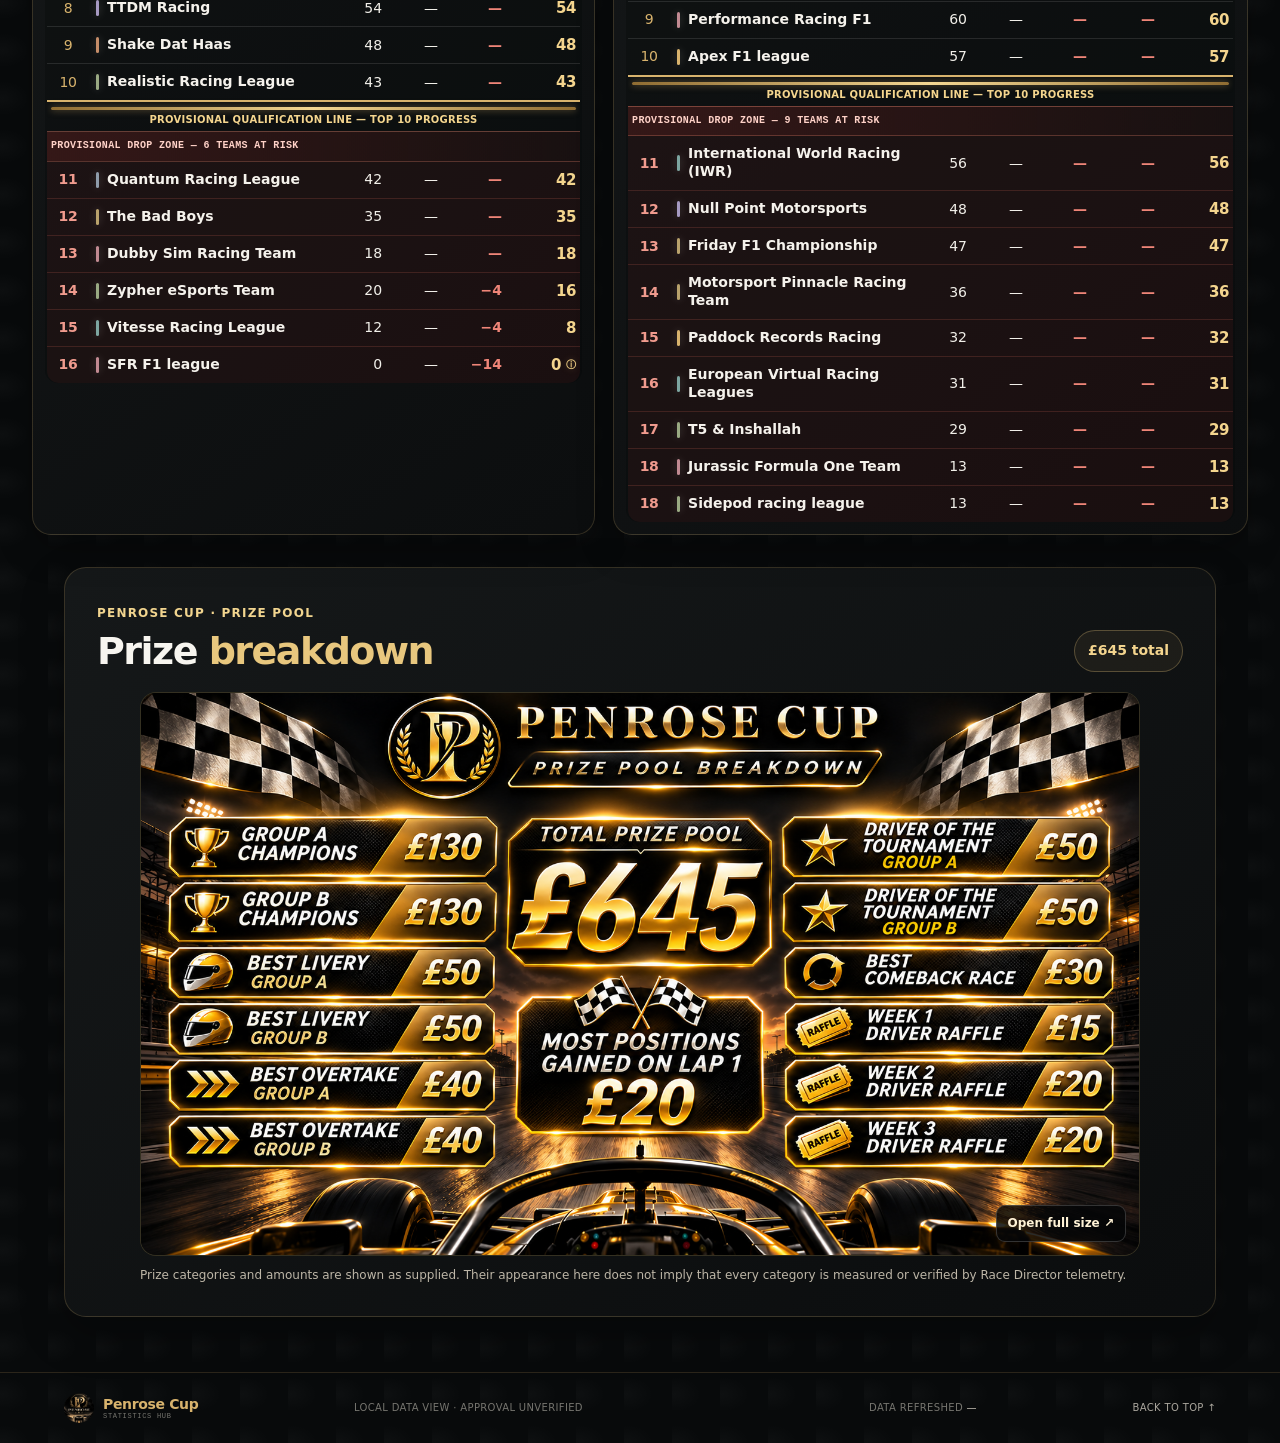
==== commit 646294fa: "Fix homepage chequered strip" ====
--- a/public/index.html
+++ b/public/index.html
@@ -7,10 +7,10 @@
   <meta name="description" content="Penrose Cup competition statistics and lap standings.">
   <title>Penrose Cup · Home</title>
   <link rel="icon" href="assets/penrose-cup.png" type="image/png">
-  <link rel="stylesheet" href="styles.css?v=20261111f6a7">
+  <link rel="stylesheet" href="styles.css?v=20261111d0e1">
   <script src="site-config.js?v=20261108-prize-home-2" defer></script>
   <script src="dashboard-core.js?v=20261110-qualifying-data-1" defer></script>
-  <script src="app.js?v=20261111-pp-conversion-1" defer></script>
+  <script src="app.js?v=20261111-opening-checker-1" defer></script>
 </head>
 <body data-page="home" data-scope="overall">
   <div class="topline" aria-hidden="true"></div>
--- a/public/styles.css
+++ b/public/styles.css
@@ -277,13 +277,12 @@
 .statistics-scope-context{display:flex;flex-wrap:wrap;align-items:center;gap:8px 14px;margin:-8px 0 17px;color:#c9c4b8;font-size:13px}
 .statistics-scope-context strong{color:#f1d38f;font-size:14px}.statistics-scope-context span,.leaderboard-circuit-context{color:#d3c39c}
 .leaderboard-circuit-context{margin:11px 0 2px;font-size:12px;font-weight:650}
-.opening-checker{width:160px;height:16px;margin-top:27px;border-radius:3px;opacity:.68;background:repeating-conic-gradient(#d2b36e 0 25%,rgba(10,11,11,.72) 0 50%) 0 0/16px 16px;mask-image:none}
 .home-opening::after{width:240px;height:180px;opacity:.095;background-size:30px 30px;mask-image:linear-gradient(135deg,transparent 0%,#000 62%)}
 .driver-data-scroll::-webkit-scrollbar{height:12px;background:#111413}
 .driver-data-scroll::-webkit-scrollbar-track{border:1px solid rgba(216,179,109,.16);border-radius:999px;background:#111413}
 .driver-data-scroll::-webkit-scrollbar-thumb{border:2px solid #111413;border-radius:999px;background:linear-gradient(90deg,#9a783d,#e2c27b,#b18c4b)}
 .driver-data-scroll::-webkit-scrollbar-thumb:hover{background:linear-gradient(90deg,#bd9857,#f1d58f,#c59c50);box-shadow:0 0 8px rgba(226,194,123,.35)}
-@media(max-width:760px){.next-race-flag-art{right:-.04em;top:-.2em;font-size:clamp(180px,48vw,300px);opacity:.095}.opening-checker{width:112px;height:16px;margin-top:19px;background-size:16px 16px}.home-opening::after{width:150px;height:120px;background-size:30px 30px;opacity:.07}.driver-data-table{min-width:1720px}.driver-data-scroll{scrollbar-width:thin}}
+@media(max-width:760px){.next-race-flag-art{right:-.04em;top:-.2em;font-size:clamp(180px,48vw,300px);opacity:.095}.home-opening::after{width:150px;height:120px;background-size:30px 30px;opacity:.07}.driver-data-table{min-width:1720px}.driver-data-scroll{scrollbar-width:thin}}
 
 /* Modern motorsport dashboard finish: contemporary type, softer surfaces and compact labels. */
 :root{--sans:Inter,ui-sans-serif,system-ui,-apple-system,BlinkMacSystemFont,"Segoe UI",sans-serif;--serif:Inter,ui-sans-serif,system-ui,-apple-system,BlinkMacSystemFont,"Segoe UI",sans-serif;--mono:ui-monospace,SFMono-Regular,Menlo,Monaco,Consolas,monospace;--radius:15px;--gold:#d8b36d;--gold-bright:#f4d58e;--white:#f7f5ef}
@@ -333,14 +332,17 @@
 .home-opening-content{width:min(100%,1320px);min-height:410px;margin:auto;display:grid;grid-template-columns:minmax(0,1fr) minmax(220px,310px);align-items:center;gap:32px;padding:55px 0 30px}
 .home-opening-copy{max-width:720px}.opening-kicker{display:inline-flex;align-items:center;gap:10px;color:#f2d58f;font-size:12px;font-weight:800;letter-spacing:.1em;text-transform:uppercase}.opening-kicker-mark{width:24px;height:3px;border-radius:3px;background:linear-gradient(90deg,#92703c,#f2d58f);box-shadow:0 0 15px rgba(242,213,143,.45)}
 .home-opening-copy h1{margin:20px 0 13px;color:#fff9eb;font-size:clamp(60px,9vw,112px);font-weight:900;line-height:.82;letter-spacing:-.075em;text-shadow:0 7px 32px rgba(0,0,0,.5)}.home-opening-copy h1 span{color:#e8c77e}.home-opening-copy p{margin:0;color:#e0d9cb;font-size:clamp(15px,1.6vw,20px);font-weight:550;letter-spacing:-.015em}
-.opening-checker{width:112px;height:9px;margin-top:27px;border-radius:2px;opacity:.8;background:repeating-conic-gradient(#d2b36e 0 25%,rgba(10,11,11,.55) 0 50%) 0 0/14px 14px;mask-image:linear-gradient(90deg,#000,transparent)}
+.opening-checker{display:grid;grid-template-columns:repeat(20,minmax(0,1fr));grid-template-rows:repeat(2,minmax(0,1fr));width:min(300px,100%);aspect-ratio:10/1;margin:27px auto 0;border:0;border-radius:0;opacity:1;overflow:visible;mask:none;mask-image:none}
+.opening-checker .checker-square{display:block;min-width:0;min-height:0;border-radius:0}
+.opening-checker .checker-gold{background-color:#d8b36d}
+.opening-checker .checker-dark{background-color:#111315}
 .prize-pool-feature{align-self:center;display:grid;gap:7px;padding:23px 25px 21px;border:1px solid rgba(239,204,126,.56);border-radius:19px;background:linear-gradient(145deg,rgba(13,15,15,.91),rgba(20,17,11,.8));box-shadow:0 20px 55px rgba(0,0,0,.4),inset 0 1px rgba(255,255,255,.06);backdrop-filter:blur(9px)}
 .prize-feature-label{color:#e9d5a5;font-size:11px;font-weight:800;letter-spacing:.08em;text-transform:uppercase}.prize-pool-feature strong{color:#ffe2a0;font-size:clamp(44px,5vw,62px);font-weight:900;line-height:1;letter-spacing:-.075em;text-shadow:0 0 28px rgba(225,183,92,.2)}.prize-pool-feature a{width:max-content;max-width:100%;margin-top:7px;padding:9px 12px;border:1px solid rgba(226,193,121,.35);border-radius:10px;color:#fff0cd;font-size:12px;font-weight:750;background:rgba(216,179,109,.08);transition:background .16s ease,border-color .16s ease}.prize-pool-feature a:hover{background:rgba(216,179,109,.17);border-color:#e8c77e}.prize-pool-feature a span{padding-left:5px;color:#f2d58f}
 .opening-bottomline{width:min(100%,1320px);margin:0 auto;padding:14px 0 18px;border-top:1px solid rgba(227,194,120,.2);display:flex;justify-content:space-between;gap:15px;color:#bdb6a7;font-size:10px;font-weight:750;letter-spacing:.065em}
 .home-opening+.next-race-hero{margin-top:20px}.prize-breakdown-section{margin:32px 0 55px;padding:clamp(18px,3vw,32px);border:1px solid rgba(216,179,109,.2);border-radius:22px;background:linear-gradient(145deg,rgba(22,25,26,.96),rgba(11,13,14,.98));box-shadow:0 17px 44px rgba(0,0,0,.25);scroll-margin-top:105px}
 .prize-breakdown-heading{display:flex;align-items:end;justify-content:space-between;gap:20px;margin-bottom:20px}.prize-breakdown-heading h2{margin:5px 0 0;color:#f7f5ef;font-size:clamp(27px,3vw,38px)}.prize-breakdown-heading h2 em{color:#e8c77e;font-style:normal}.prize-breakdown-total{flex:none;padding:9px 13px;border:1px solid rgba(226,193,121,.3);border-radius:999px;background:rgba(216,179,109,.07);color:#f4d58e;font-size:14px;font-weight:800}.prize-breakdown-figure{max-width:1000px;margin:0 auto}.prize-breakdown-image-link{position:relative;display:block;max-width:1000px;margin:auto;overflow:hidden;border:1px solid rgba(226,193,121,.2);border-radius:16px;background:#090b0b}.prize-breakdown-image{display:block;width:100%;height:auto;max-height:80vh;object-fit:contain}.prize-breakdown-image-link>span{position:absolute;right:13px;bottom:13px;padding:8px 11px;border:1px solid rgba(255,255,255,.18);border-radius:9px;background:rgba(5,7,8,.85);color:#fff3d6;font-size:12px;font-weight:750}.prize-breakdown-figure figcaption{margin-top:10px;color:#bdb6a7;font-size:12px;line-height:1.5}.prize-breakdown-pending{display:flex;align-items:center;gap:14px;max-width:860px;margin:auto;padding:22px;border:1px dashed rgba(226,193,121,.27);border-radius:15px;background:rgba(0,0,0,.15)}.prize-pending-icon{display:grid;place-items:center;flex:none;width:44px;height:44px;border-radius:14px;background:rgba(216,179,109,.1);color:#f4d58e;font-size:23px;font-weight:850}.prize-breakdown-pending strong{color:#f1d89f;font-size:15px}.prize-breakdown-pending p{margin:4px 0 0;color:#c7c1b5;font-size:13px;line-height:1.5}
 @media(max-width:850px){.home-opening{min-height:430px}.home-opening-content{min-height:365px;grid-template-columns:minmax(0,1fr) 235px;gap:18px}.home-opening-art{width:88%;background-position:56% center}.prize-pool-feature{padding:19px}.home-opening-copy h1{font-size:clamp(57px,10vw,88px)}}
-@media(max-width:620px){.home-opening{min-height:0;padding:0 19px}.home-opening-content{min-height:0;grid-template-columns:minmax(0,1fr);gap:22px;padding:52px 0 24px}.home-opening-art{inset:0 0 0 auto;width:100%;opacity:.58;background-position:56% center;mask-image:linear-gradient(90deg,rgba(0,0,0,.58),#000 65%)}.home-opening::before{background:linear-gradient(90deg,rgba(5,7,8,.92),rgba(5,7,8,.47)),linear-gradient(0deg,rgba(5,7,8,.86),transparent 48%)}.home-opening-copy h1{margin-top:18px;font-size:clamp(56px,15vw,84px)}.home-opening-copy p{max-width:330px;font-size:15px}.prize-pool-feature{width:min(100%,330px);padding:16px 18px;gap:5px}.prize-pool-feature strong{font-size:48px}.prize-pool-feature a{padding:8px 10px}.opening-checker{margin-top:19px}.opening-bottomline{font-size:9px;line-height:1.4}.opening-bottomline span:last-child{text-align:right}.prize-breakdown-section{margin:23px 0 38px;padding:17px;border-radius:17px}.prize-breakdown-heading{align-items:flex-start;flex-direction:column;gap:12px}.prize-breakdown-total{padding:7px 11px}.prize-breakdown-pending{align-items:flex-start;padding:16px}.prize-breakdown-pending p{font-size:12px}}
+@media(max-width:620px){.home-opening{min-height:0;padding:0 19px}.home-opening-content{min-height:0;grid-template-columns:minmax(0,1fr);gap:22px;padding:52px 0 24px}.home-opening-art{inset:0 0 0 auto;width:100%;opacity:.58;background-position:56% center;mask-image:linear-gradient(90deg,rgba(0,0,0,.58),#000 65%)}.home-opening::before{background:linear-gradient(90deg,rgba(5,7,8,.92),rgba(5,7,8,.47)),linear-gradient(0deg,rgba(5,7,8,.86),transparent 48%)}.home-opening-copy h1{margin-top:18px;font-size:clamp(56px,15vw,84px)}.home-opening-copy p{max-width:330px;font-size:15px}.prize-pool-feature{width:min(100%,330px);padding:16px 18px;gap:5px}.prize-pool-feature strong{font-size:48px}.prize-pool-feature a{padding:8px 10px}.opening-checker{margin-top:19px;margin-left:auto;margin-right:auto}.opening-bottomline{font-size:9px;line-height:1.4}.opening-bottomline span:last-child{text-align:right}.prize-breakdown-section{margin:23px 0 38px;padding:17px;border-radius:17px}.prize-breakdown-heading{align-items:flex-start;flex-direction:column;gap:12px}.prize-breakdown-total{padding:7px 11px}.prize-breakdown-pending{align-items:flex-start;padding:16px}.prize-breakdown-pending p{font-size:12px}}
 
 /* Compact public leaderboard cards; reveal methodology only on request. */
 .performance-subtitle{margin:8px 0 0;color:#d0cbc0;font-size:16px;line-height:1.5}
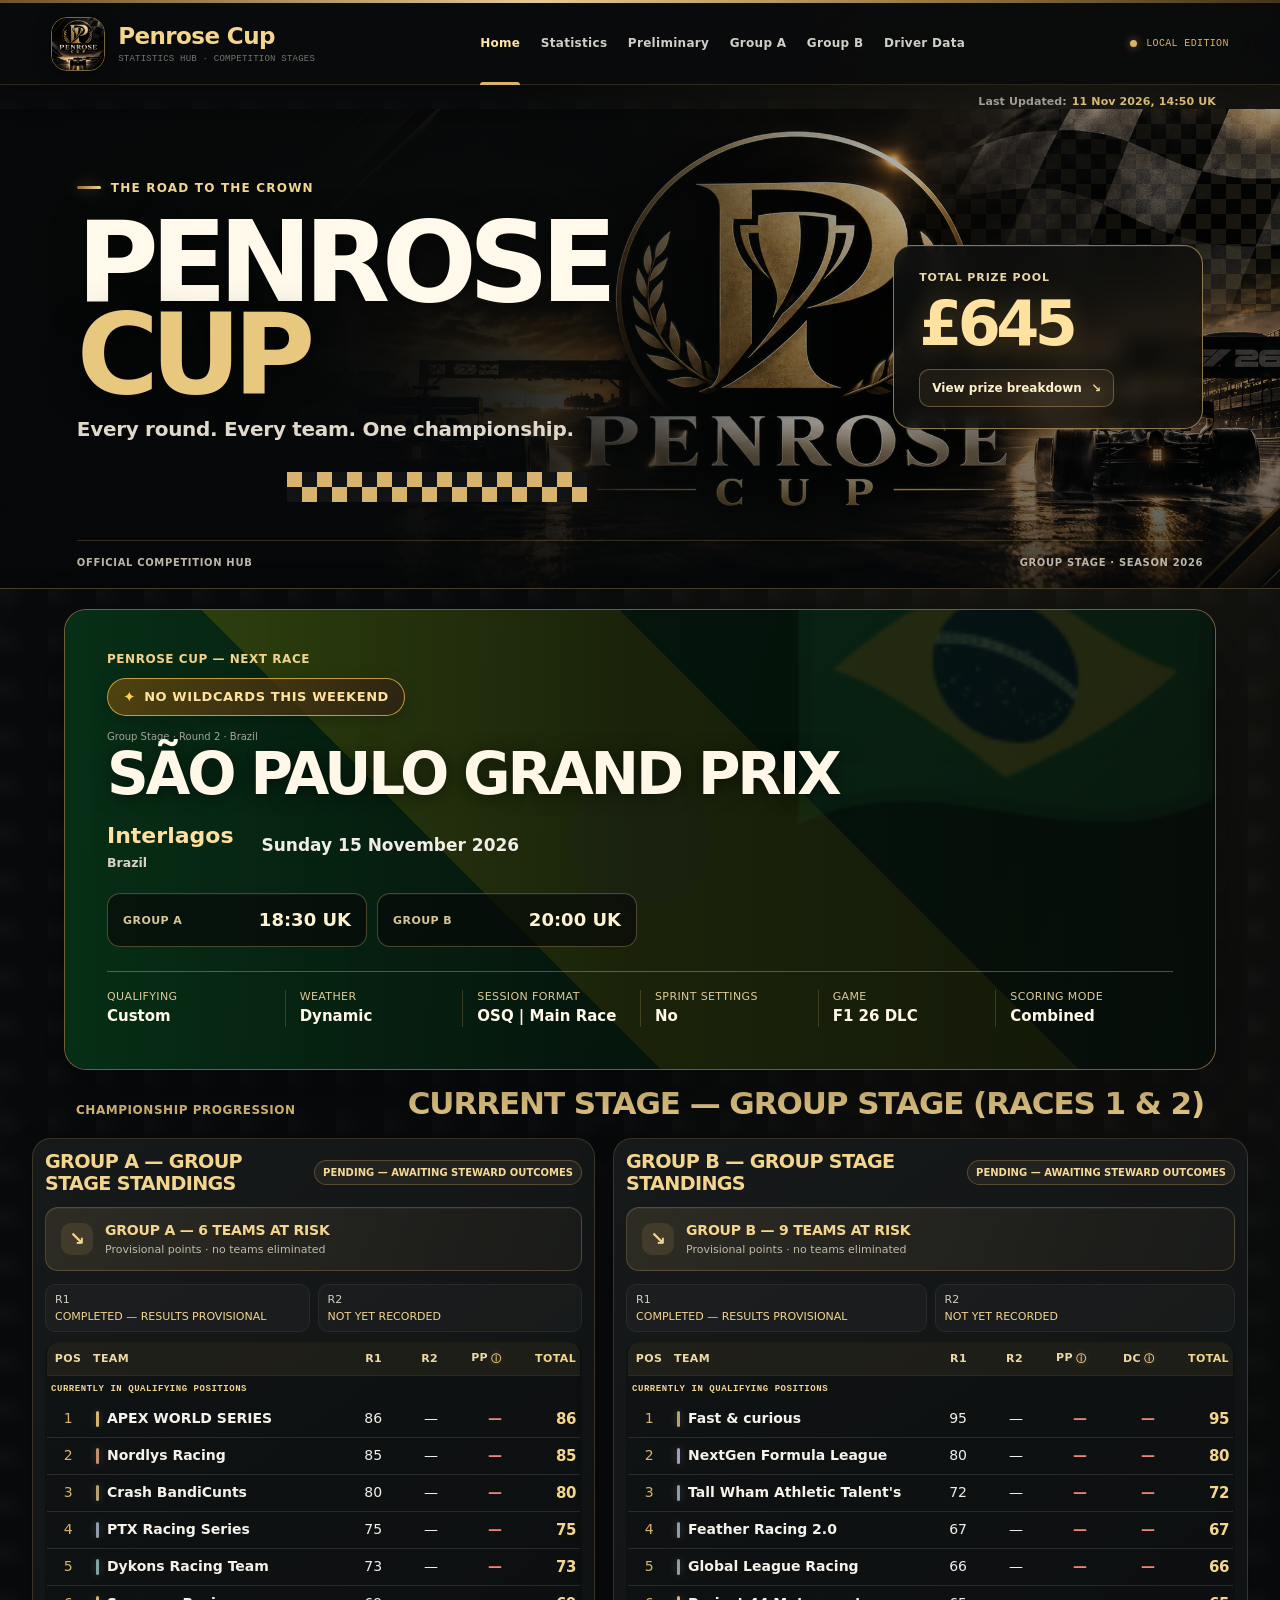
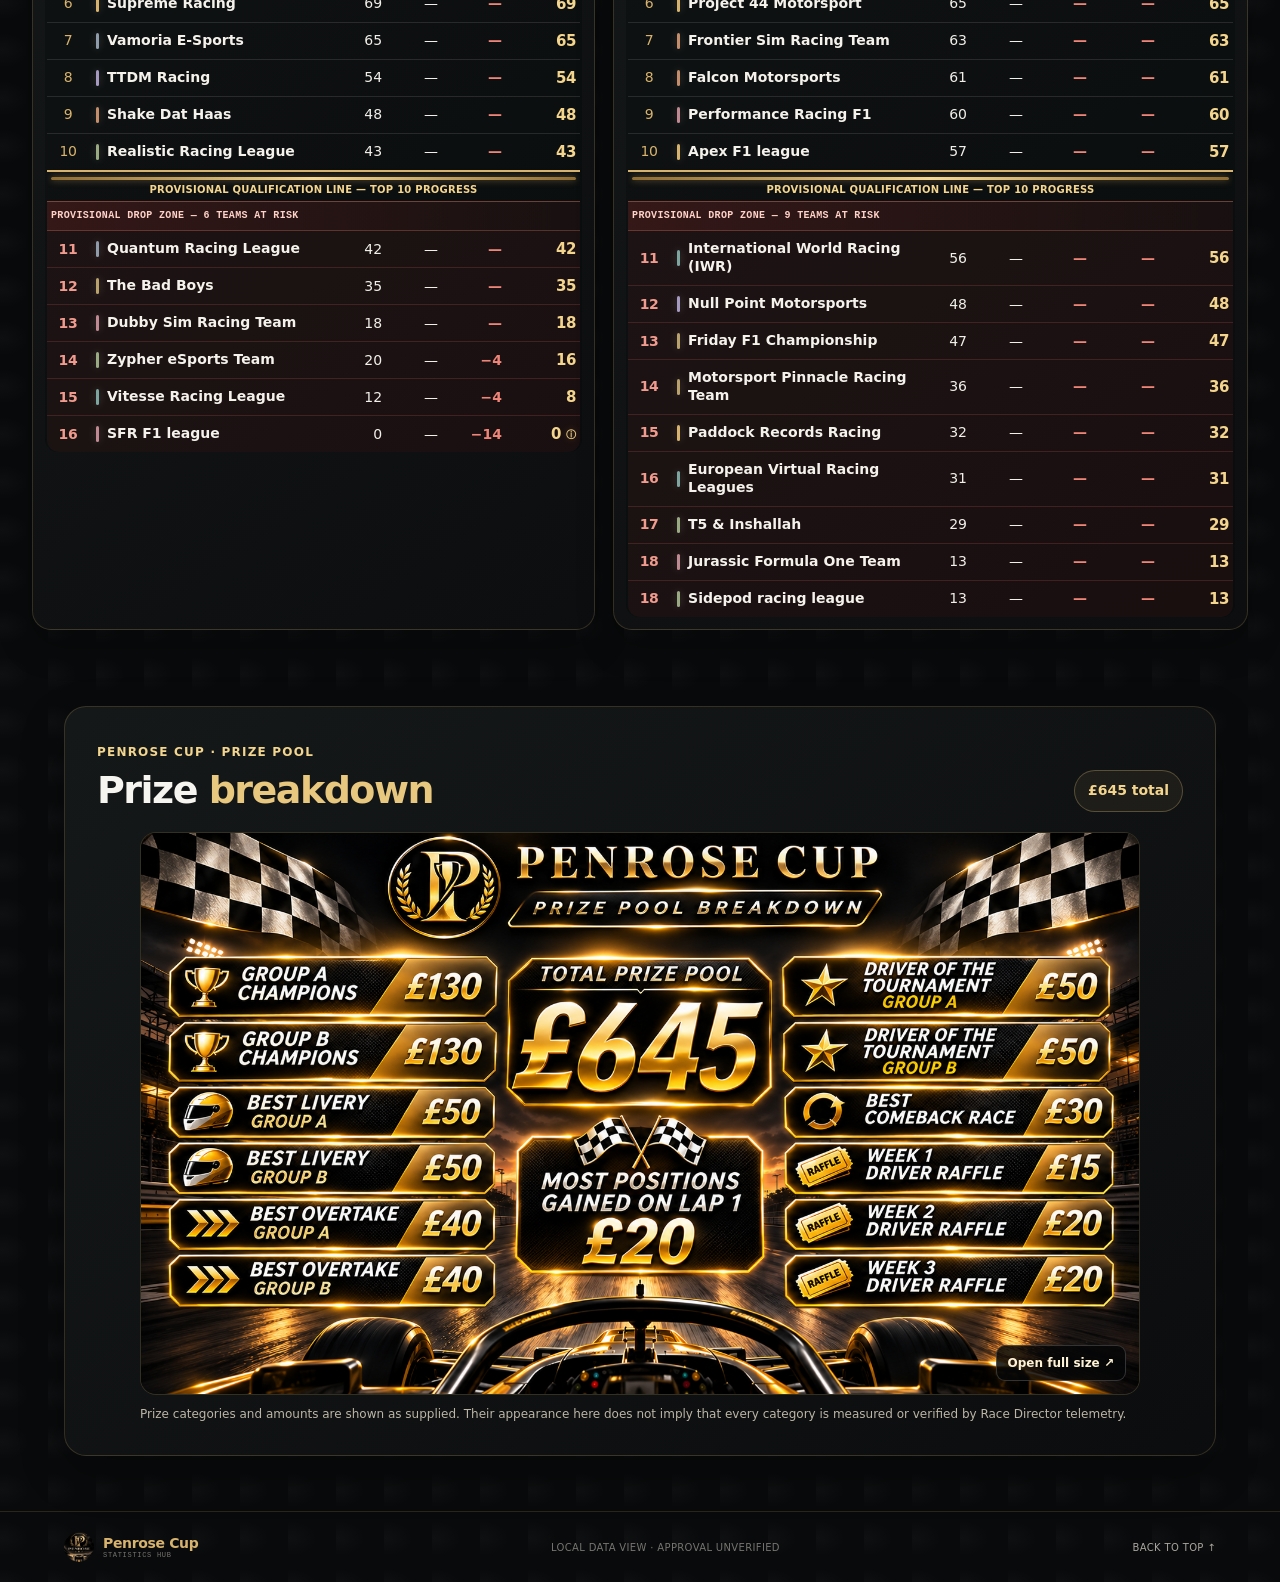
==== commit 90171dc5: "Show current competition stage and refresh timestamp" ====
--- a/public/index.html
+++ b/public/index.html
@@ -7,10 +7,10 @@
   <meta name="description" content="Penrose Cup competition statistics and lap standings.">
   <title>Penrose Cup · Home</title>
   <link rel="icon" href="assets/penrose-cup.png" type="image/png">
-  <link rel="stylesheet" href="styles.css?v=20261111d0e1">
+  <link rel="stylesheet" href="styles.css?v=20261111-current-stage-2">
   <script src="site-config.js?v=20261108-prize-home-2" defer></script>
-  <script src="dashboard-core.js?v=20261110-qualifying-data-1" defer></script>
-  <script src="app.js?v=20261111-opening-checker-1" defer></script>
+  <script src="dashboard-core.js?v=20261111-stage-progression-1" defer></script>
+  <script src="app.js?v=20261111-current-stage-2" defer></script>
 </head>
 <body data-page="home" data-scope="overall">
   <div class="topline" aria-hidden="true"></div>
@@ -29,7 +29,8 @@
     </nav>
     <div class="header-stamp"><span class="live-dot"></span><span>LOCAL EDITION</span></div>
   </header>
+  <div class="last-updated-bar" id="last-updated-bar" aria-label="Statistics data last updated"><span>Last Updated:</span> <time id="last-updated-value">Not available</time></div>
   <main id="top" aria-label="Competition statistics"><div id="page-content" aria-live="polite"><p class="empty-state">Loading Penrose Cup statistics…</p></div></main>
-  <footer class="site-footer"><div class="footer-brand"><img src="assets/penrose-cup.png" alt=""><span>Penrose Cup <small>Statistics Hub</small></span></div><span>LOCAL DATA VIEW · APPROVAL UNVERIFIED</span><span>Data refreshed <strong id="generated-at">—</strong></span><a href="#top">Back to top ↑</a></footer>
+  <footer class="site-footer"><div class="footer-brand"><img src="assets/penrose-cup.png" alt=""><span>Penrose Cup <small>Statistics Hub</small></span></div><span>LOCAL DATA VIEW · APPROVAL UNVERIFIED</span><a href="#top">Back to top ↑</a></footer>
 </body>
 </html>
--- a/public/styles.css
+++ b/public/styles.css
@@ -39,7 +39,7 @@
 .page-coverage .coverage-primary h3{font-size:25px}
 .page-filters .filter-grid label{min-width:0}
 .page-filters .filter-grid select{min-width:0}
-.site-footer #generated-at{color:#c8c2b6;font-weight:400}
+
 @media(max-width:1000px){.stage-filter-grid{grid-template-columns:repeat(2,minmax(0,1fr))}}
 @media(max-width:760px){
   .site-header{height:auto;min-height:72px;flex-wrap:wrap;padding:10px 18px 0;row-gap:4px}
@@ -427,3 +427,26 @@
 .penalty-conversion-details{display:grid;gap:6px;margin:0;padding-left:18px;color:#fff0c5;font:600 12px/1.45 var(--sans)}
 .penalty-conversion-details li::marker{color:#e8c77e}
 @media(max-width:620px){.standings-tooltip-popover.has-penalty-conversion{padding:13px 13px}.penalty-conversion-table{font-size:11px}.penalty-conversion-table thead th{padding:7px 5px;font-size:10px}.penalty-conversion-table tbody th,.penalty-conversion-table tbody td{padding:6px 5px}.penalty-conversion-details{font-size:11px}}
+
+.competition-stage-selector{display:flex;flex-wrap:wrap;gap:8px;margin:18px 0 12px;padding:7px;width:max-content;max-width:100%;border:1px solid rgba(216,179,109,.22);border-radius:14px;background:rgba(12,14,15,.88)}
+.competition-stage-selector a{display:inline-flex;align-items:center;justify-content:center;min-height:38px;padding:8px 13px;border:1px solid transparent;border-radius:10px;color:#dfd8c8;font:700 13px/1.2 var(--sans);text-decoration:none;transition:background .18s ease,color .18s ease,border-color .18s ease}
+.competition-stage-selector a:hover,.competition-stage-selector a:focus-visible{border-color:rgba(226,191,116,.55);color:#fff0c5;outline:none}
+.competition-stage-selector a.active{border-color:rgba(226,191,116,.48);background:linear-gradient(135deg,rgba(181,135,55,.24),rgba(85,60,20,.15));color:#f2cd7f;box-shadow:0 5px 16px rgba(0,0,0,.2)}
+.later-stage-section{margin-top:0}
+.later-stage-awaiting{margin:18px 0 4px;padding:20px;border:1px dashed rgba(216,179,109,.32);border-radius:14px;background:rgba(5,7,8,.3);color:#ece4d4;font:600 15px/1.5 var(--sans);text-align:center}
+.stage-reset-note{margin:0 0 13px;color:#d9cfbb;font:500 13px/1.5 var(--sans)}
+.stage-validation-note{margin-top:14px;padding:12px 14px;border:1px solid rgba(232,175,83,.3);border-radius:12px;background:rgba(98,67,20,.12);color:#ecdcb8;font:500 12px/1.5 var(--sans)}
+.stage-validation-note summary{cursor:pointer;font-weight:750;color:#e9c679}
+.stage-validation-note ul{margin:9px 0 0;padding-left:20px}
+@media(max-width:620px){.competition-stage-selector{display:grid;grid-template-columns:repeat(2,minmax(0,1fr));width:100%;gap:6px}.competition-stage-selector a{min-height:40px;padding:8px 6px;font-size:12px}.later-stage-awaiting{padding:15px 10px;font-size:14px}}
+
+.last-updated-bar{display:flex;justify-content:flex-end;align-items:center;gap:5px;max-width:1640px;margin:0 auto;padding:9px clamp(20px,5vw,76px) 0;color:#aaa69d;font:600 11px/1.4 var(--sans);letter-spacing:.01em}
+.last-updated-bar time{color:#e2c47d;font-variant-numeric:tabular-nums}
+.current-competition-stage{margin:0 auto clamp(40px,6vw,78px);max-width:1640px}
+.current-stage-title{display:flex;align-items:end;justify-content:space-between;gap:18px;margin:0 0 16px;padding:0 clamp(0px,1vw,12px)}
+.current-stage-title .eyebrow{margin:0 0 5px}
+.current-stage-title h2{margin:0;color:#f2d28b;font:850 clamp(21px,2.5vw,31px)/1.15 var(--sans);letter-spacing:-.035em}
+.stage-activation-note{max-width:340px;margin:0;color:#e2c47d;font:600 12px/1.45 var(--sans);text-align:right}
+.current-competition-stage .home-group-standings-grid{max-width:none;width:100%;margin:0;padding:0}
+.current-competition-stage .group-standings-heading h2{font-size:clamp(16px,1.5vw,20px)}
+@media(max-width:760px){.last-updated-bar{padding:8px 18px 0;font-size:10px}.current-competition-stage{margin-bottom:44px}.current-stage-title{align-items:flex-start;flex-direction:column;gap:8px;margin-bottom:12px}.current-stage-title h2{font-size:20px}.stage-activation-note{text-align:left}}
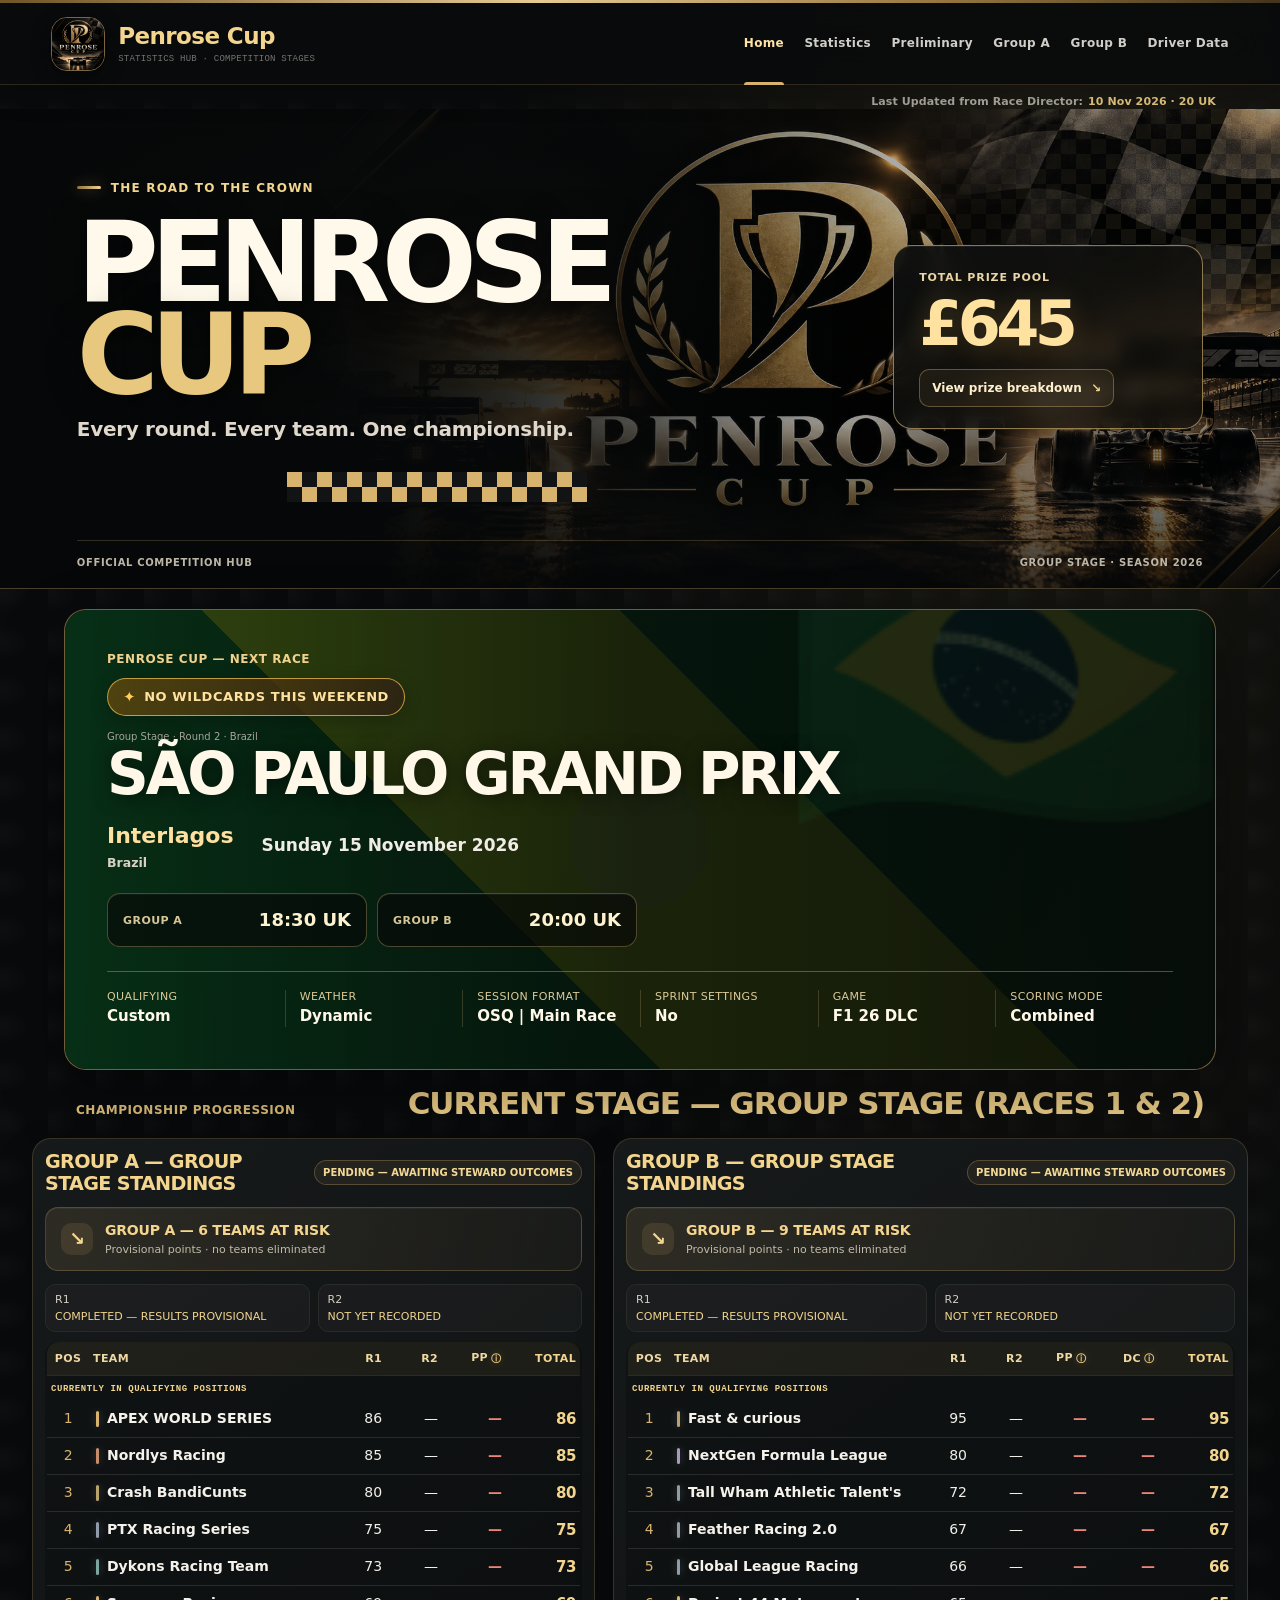
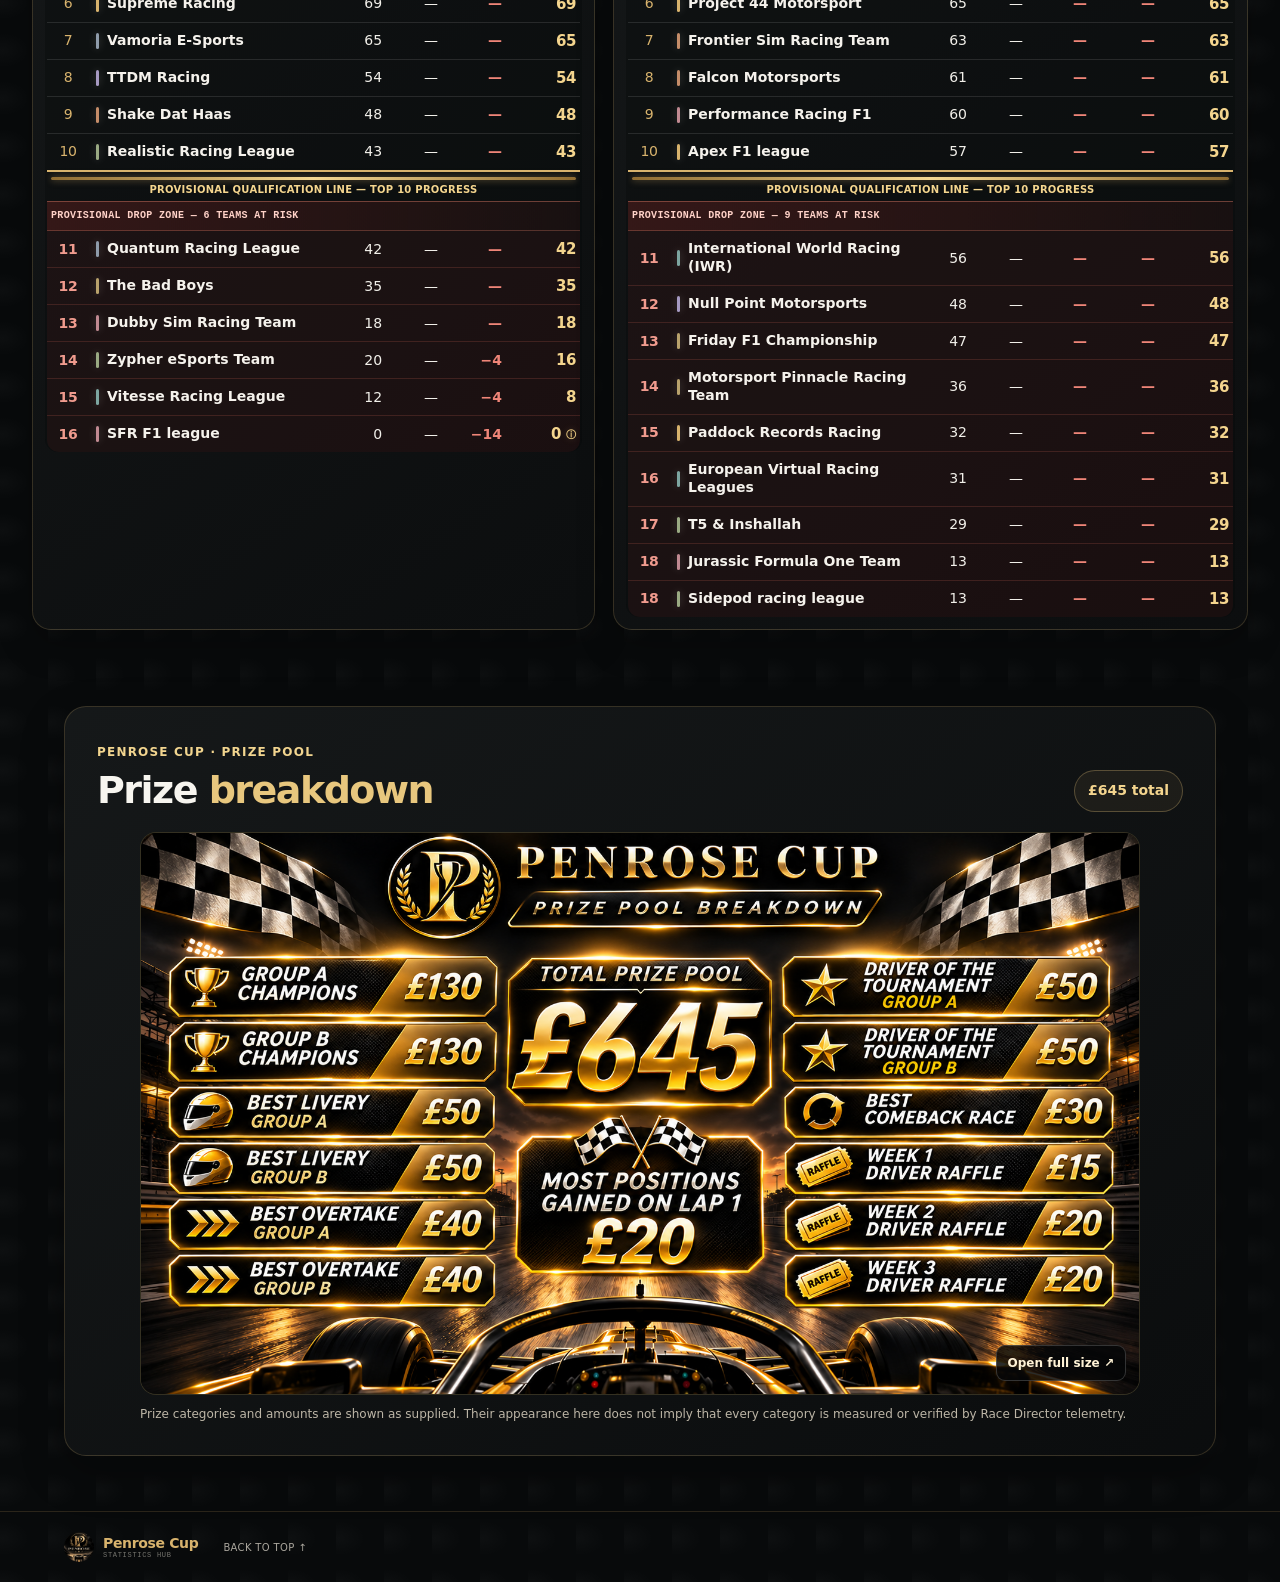
==== commit a84b2238: "Fix public source timestamp and preview labels" ====
--- a/public/index.html
+++ b/public/index.html
@@ -10,7 +10,7 @@
   <link rel="stylesheet" href="styles.css?v=20261111-current-stage-2">
   <script src="site-config.js?v=20261108-prize-home-2" defer></script>
   <script src="dashboard-core.js?v=20261111-stage-progression-1" defer></script>
-  <script src="app.js?v=20261111-current-stage-2" defer></script>
+  <script src="app.js?v=20261111-source-timestamp-1" defer></script>
 </head>
 <body data-page="home" data-scope="overall">
   <div class="topline" aria-hidden="true"></div>
@@ -27,10 +27,9 @@
       <a href="group-b.html" data-scope-link="group-b">Group B</a>
       <a href="race-details.html" data-page-link="details">Driver Data</a>
     </nav>
-    <div class="header-stamp"><span class="live-dot"></span><span>LOCAL EDITION</span></div>
   </header>
-  <div class="last-updated-bar" id="last-updated-bar" aria-label="Statistics data last updated"><span>Last Updated:</span> <time id="last-updated-value">Not available</time></div>
+  <div class="last-updated-bar" id="last-updated-bar" aria-label="Statistics data last updated"><span id="last-updated-label">Last Updated from Race Director:</span> <time id="last-updated-value">Not available</time></div>
   <main id="top" aria-label="Competition statistics"><div id="page-content" aria-live="polite"><p class="empty-state">Loading Penrose Cup statistics…</p></div></main>
-  <footer class="site-footer"><div class="footer-brand"><img src="assets/penrose-cup.png" alt=""><span>Penrose Cup <small>Statistics Hub</small></span></div><span>LOCAL DATA VIEW · APPROVAL UNVERIFIED</span><a href="#top">Back to top ↑</a></footer>
+  <footer class="site-footer"><div class="footer-brand"><img src="assets/penrose-cup.png" alt=""><span>Penrose Cup <small>Statistics Hub</small></span></div><a href="#top">Back to top ↑</a></footer>
 </body>
 </html>
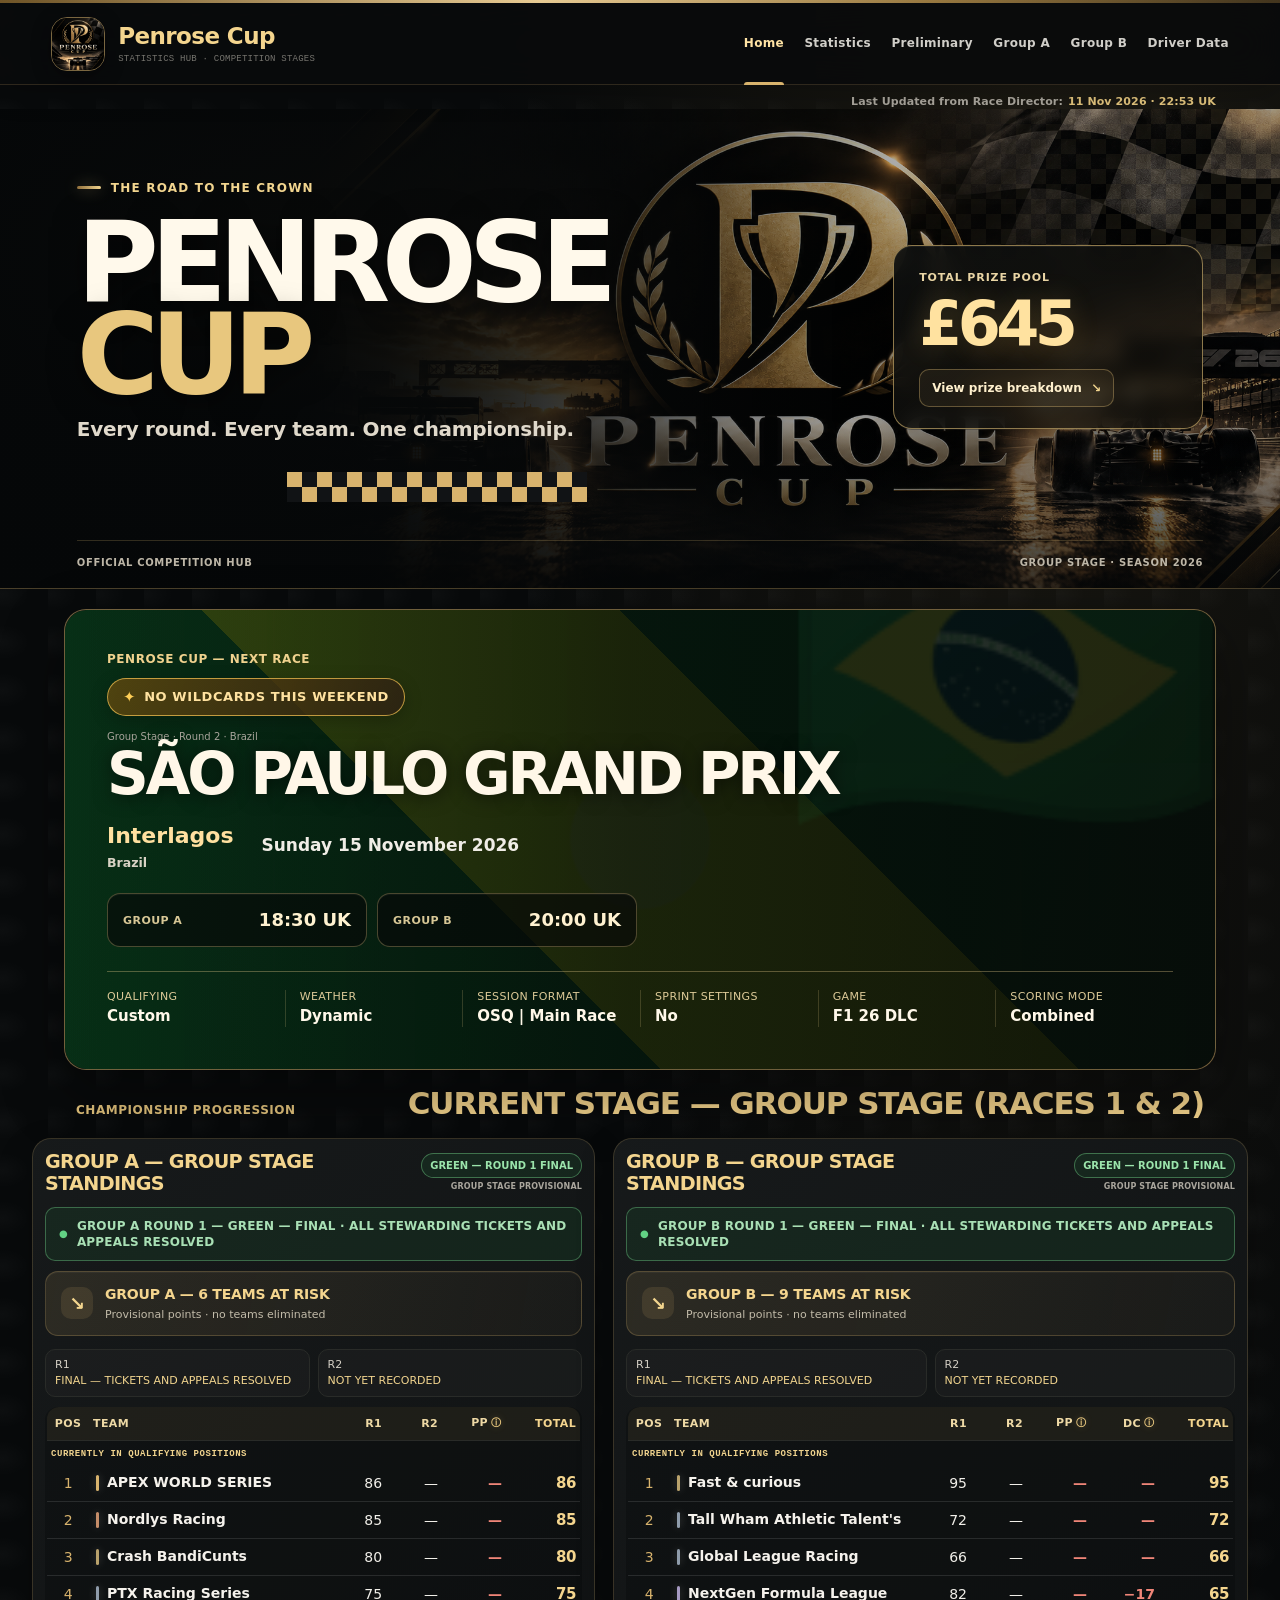
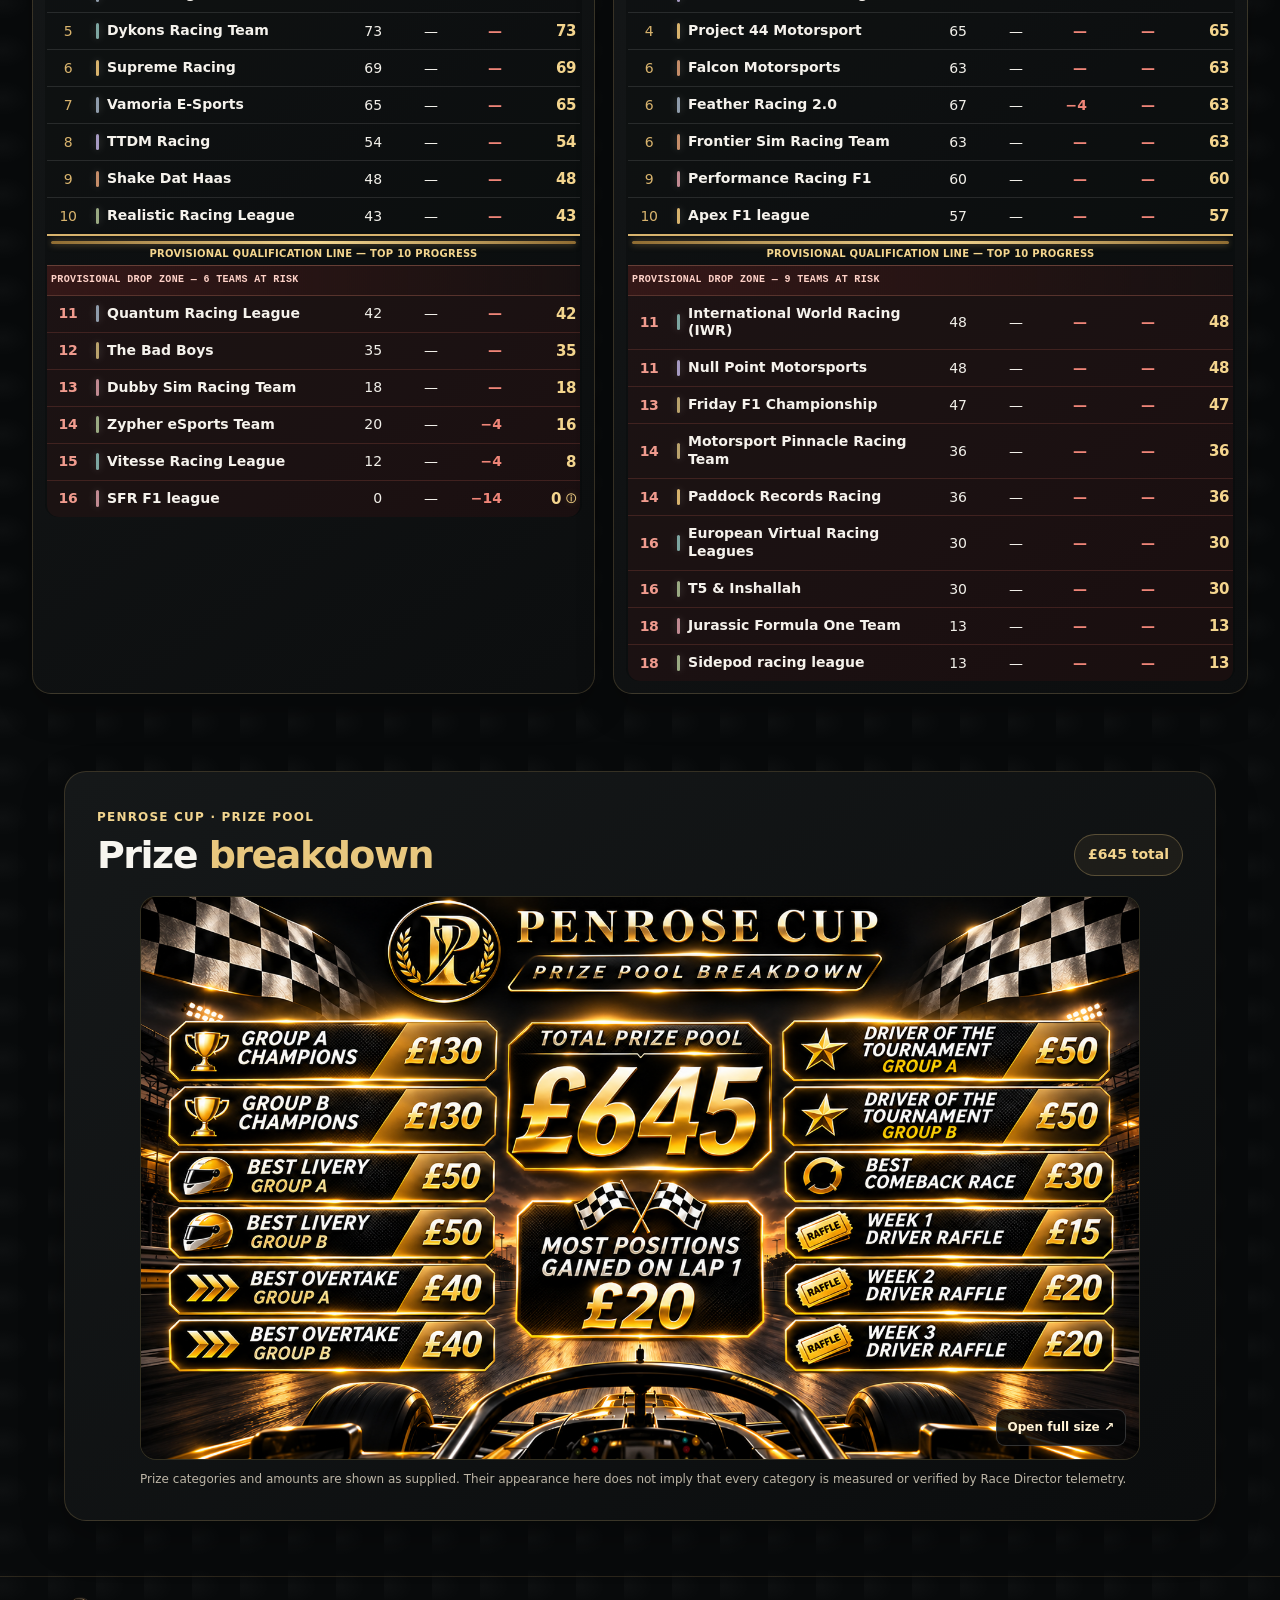
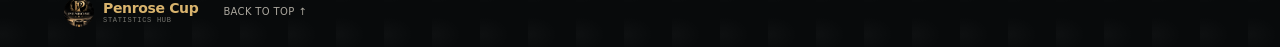
==== commit 4be88171: "Add Cloudflare Web Analytics beacon" ====
--- a/public/index.html
+++ b/public/index.html
@@ -31,5 +31,9 @@
   <div class="last-updated-bar" id="last-updated-bar" aria-label="Statistics data last updated"><span id="last-updated-label">Last Updated from Race Director:</span> <time id="last-updated-value">Not available</time></div>
   <main id="top" aria-label="Competition statistics"><div id="page-content" aria-live="polite"><p class="empty-state">Loading Penrose Cup statistics…</p></div></main>
   <footer class="site-footer"><div class="footer-brand"><img src="assets/penrose-cup.png" alt=""><span>Penrose Cup <small>Statistics Hub</small></span></div><a href="#top">Back to top ↑</a></footer>
+
+<!-- Cloudflare Web Analytics -->
+<script type="module" src="https://static.cloudflareinsights.com/beacon.min.js" data-cf-beacon='{"token": "a95ea636154a4aa292637c3bb2f99aaf"}'></script>
+<!-- End Cloudflare Web Analytics -->
 </body>
 </html>
--- a/public/styles.css
+++ b/public/styles.css
@@ -109,6 +109,10 @@
 .group-standings-heading{display:flex;justify-content:space-between;align-items:center;gap:8px;margin:0 0 8px}
 .group-standings-heading h2{margin:0;color:var(--gold-bright);font:600 15px/1.15 var(--serif);letter-spacing:.035em}
 .group-stage-status{flex:0 0 auto;padding:4px 6px;font-size:7px;white-space:normal;text-align:center}
+.group-standings-status-stack{display:flex;flex:0 1 55%;min-width:0;flex-direction:column;align-items:flex-end;gap:4px}
+.group-stage-status.round-status-complete{color:#9be4ab;border-color:rgba(105,190,124,.5);background:rgba(32,105,57,.2)}
+.group-stage-status.round-status-awaiting{color:#ff998b;border-color:rgba(218,103,87,.52);background:rgba(137,43,33,.2)}
+.group-stage-overall-status{color:var(--muted);font:700 8px/1.2 var(--sans);letter-spacing:.02em;text-align:right}
 .group-race-statuses{display:flex;gap:6px;margin:0 0 8px}
 .group-race-statuses span{min-width:0;flex:1;padding:5px 6px;font-size:7px;line-height:1.25}
 .group-race-statuses strong{display:block;margin-top:3px;font-size:7px;line-height:1.2}
@@ -212,6 +216,12 @@
 .group-race-statuses{gap:8px;margin-bottom:10px}
 .group-race-statuses span{padding:8px 9px;font-size:9px;color:#d3cec4}
 .group-race-statuses strong{font-size:9px;color:#f1d48e}
+.round-ticket-status{display:flex;align-items:center;gap:9px;margin:0 0 10px;padding:10px 13px;border-radius:10px;font:700 12px/1.35 var(--sans);letter-spacing:.015em}
+.round-ticket-status>span{font-size:10px}
+.round-ticket-status-complete{color:#a9e0b5;background:rgba(32,105,57,.18);border:1px solid rgba(105,190,124,.45)}
+.round-ticket-status-complete>span{color:#62d184}
+.round-ticket-status-awaiting{color:#f0b2a6;background:rgba(137,43,33,.17);border:1px solid rgba(218,103,87,.48)}
+.round-ticket-status-awaiting>span{color:#ff735f}
 .group-standings-table th{font-size:10px;padding:10px 7px;background:rgba(211,173,104,.08);color:#eed9a5}
 .group-standings-table td{font-size:13px;padding:9px 7px;border-bottom-color:rgba(255,255,255,.11)}
 .group-standings-table .group-team-name{font-size:13px;font-weight:600;line-height:1.28;color:#f5f2ec}
@@ -450,3 +460,4 @@
 .current-competition-stage .home-group-standings-grid{max-width:none;width:100%;margin:0;padding:0}
 .current-competition-stage .group-standings-heading h2{font-size:clamp(16px,1.5vw,20px)}
 @media(max-width:760px){.last-updated-bar{padding:8px 18px 0;font-size:10px}.current-competition-stage{margin-bottom:44px}.current-stage-title{align-items:flex-start;flex-direction:column;gap:8px;margin-bottom:12px}.current-stage-title h2{font-size:20px}.stage-activation-note{text-align:left}}
+@media(max-width:760px){.group-standings-status-stack{flex-basis:55%;max-width:55%}.group-standings-status-stack .group-stage-status{max-width:100%}}
